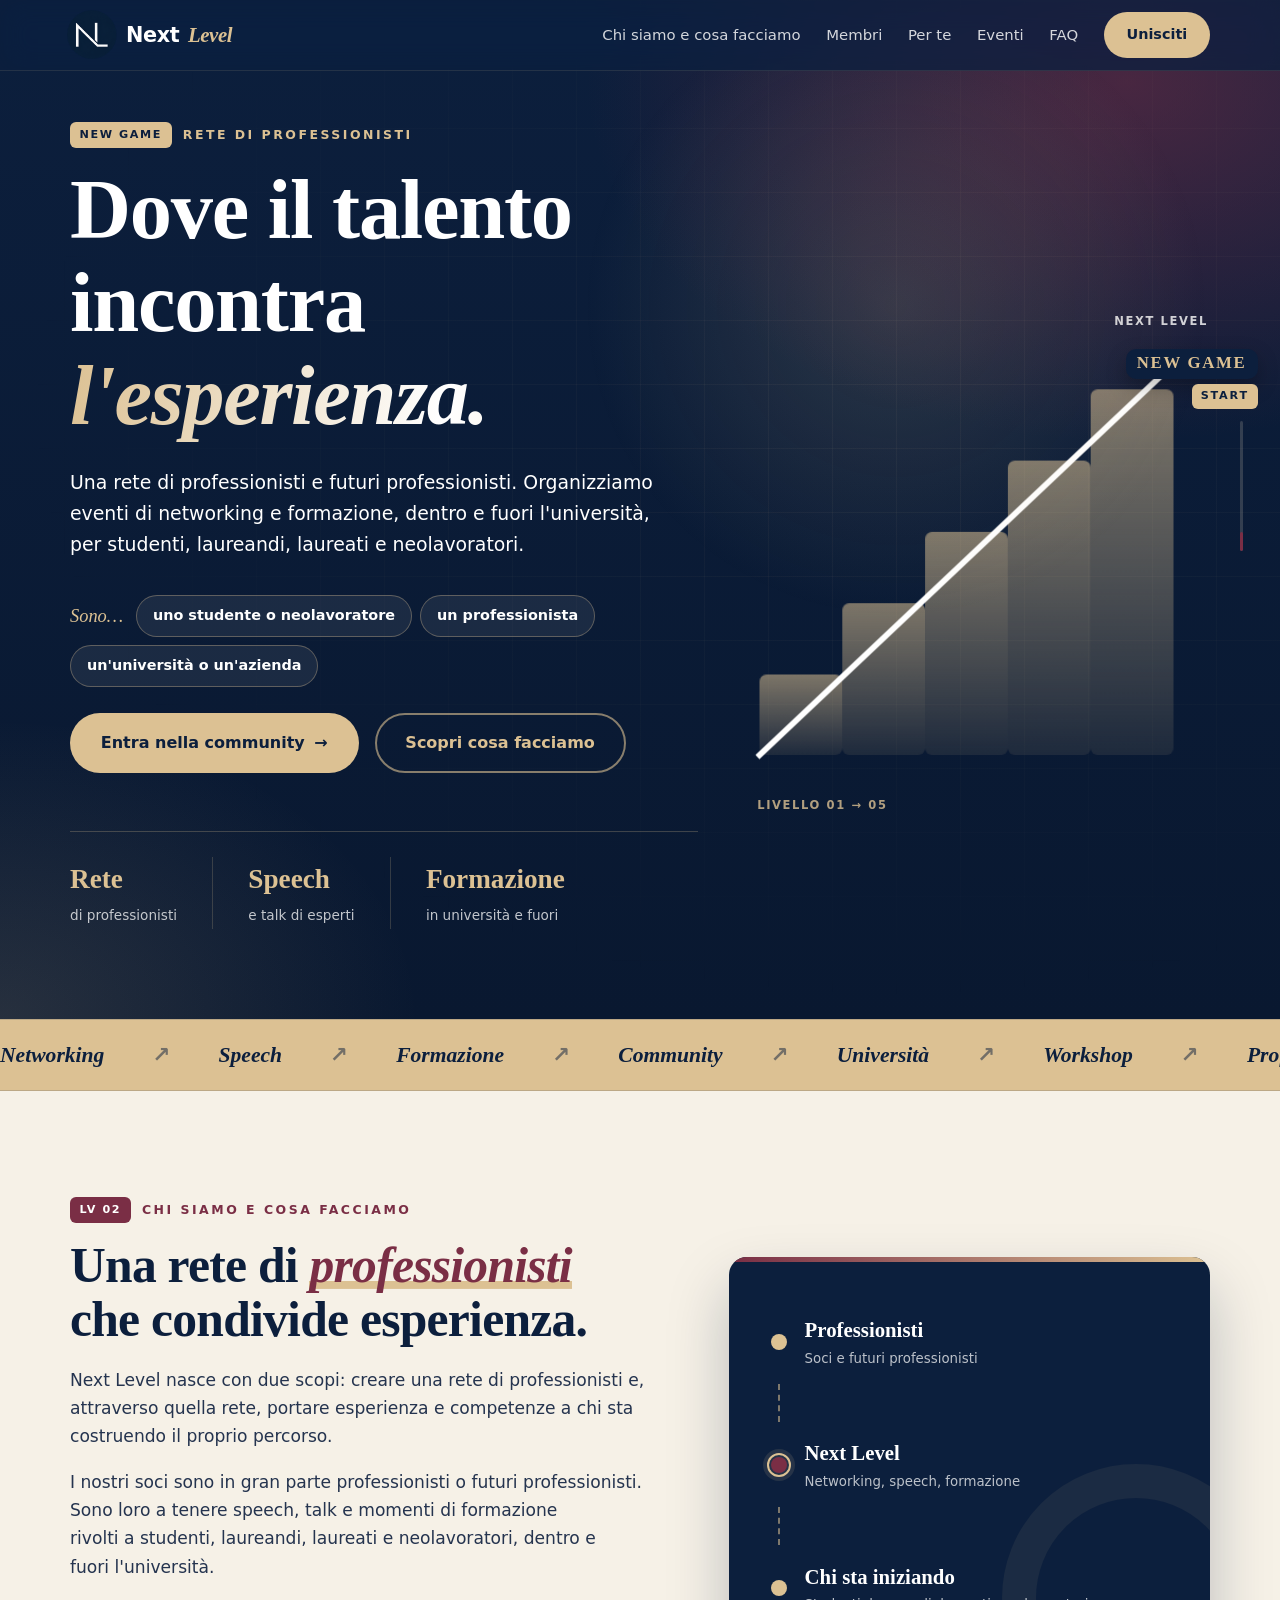
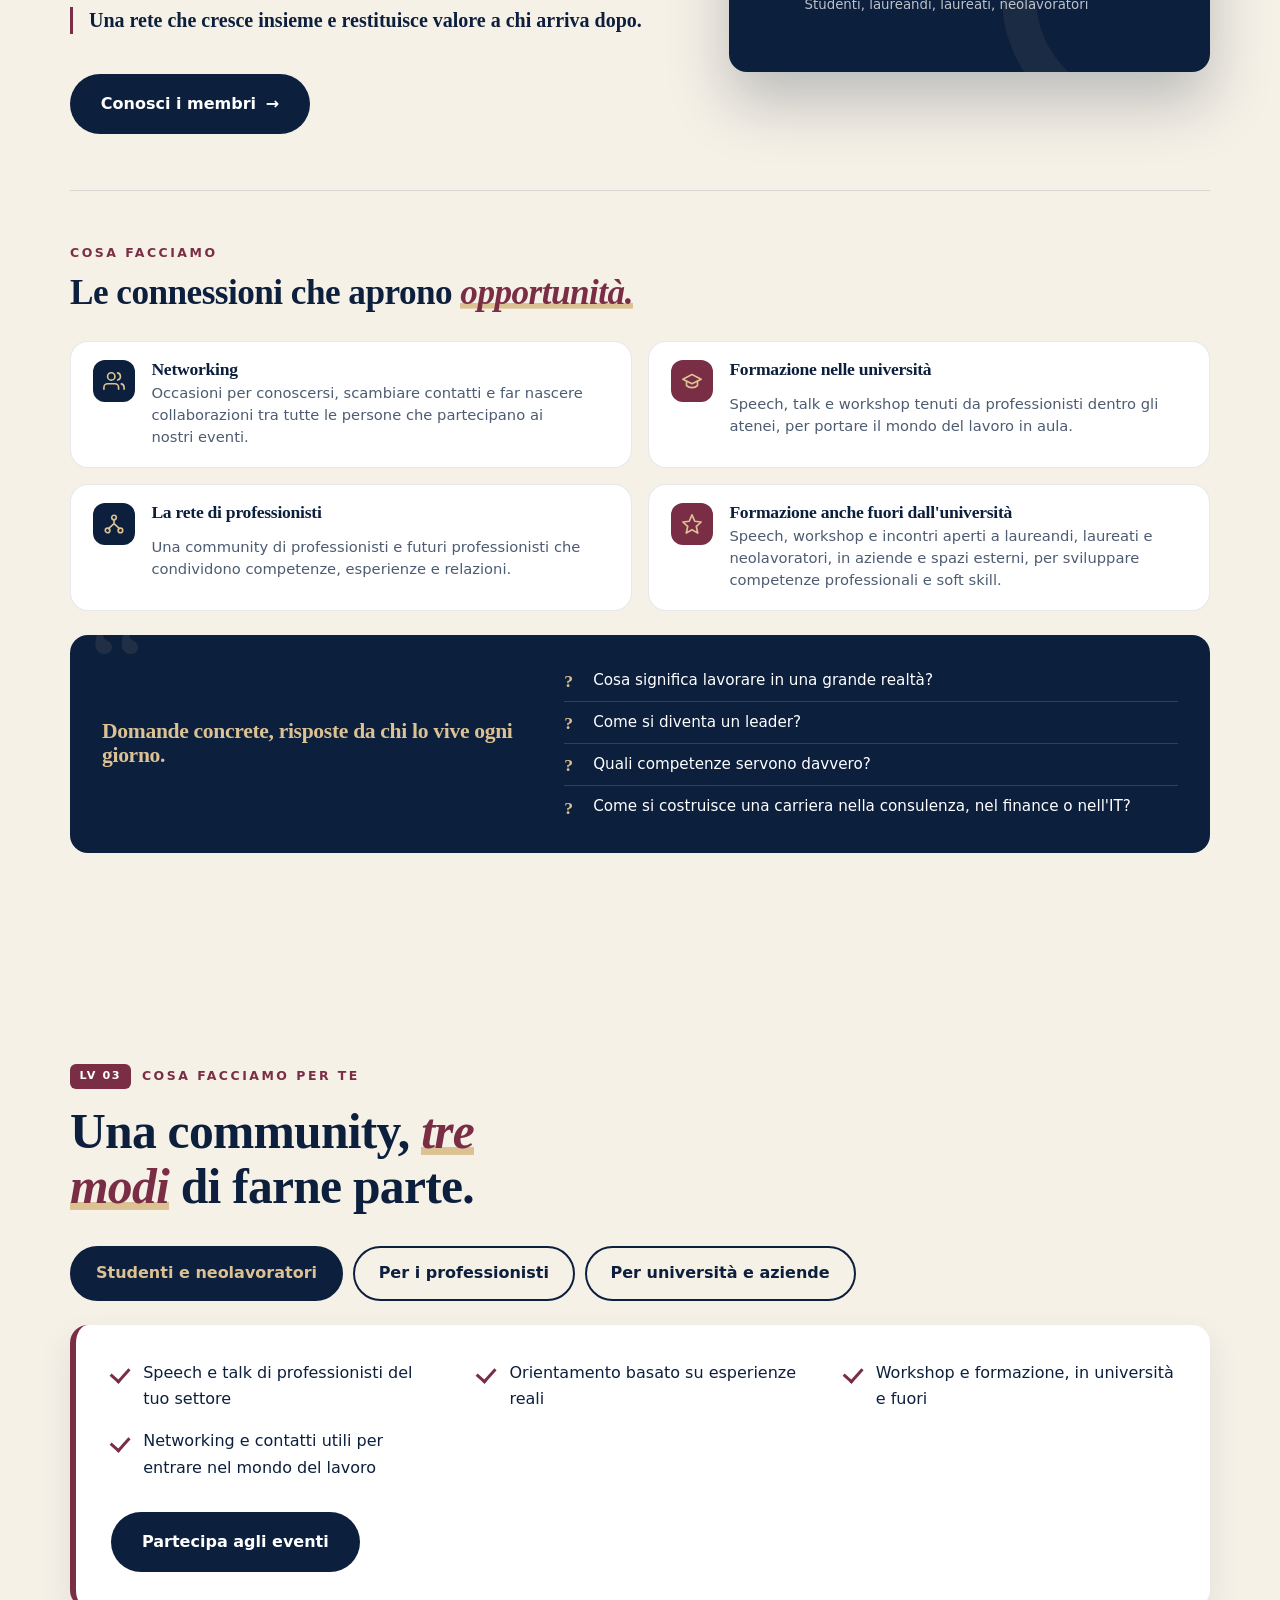
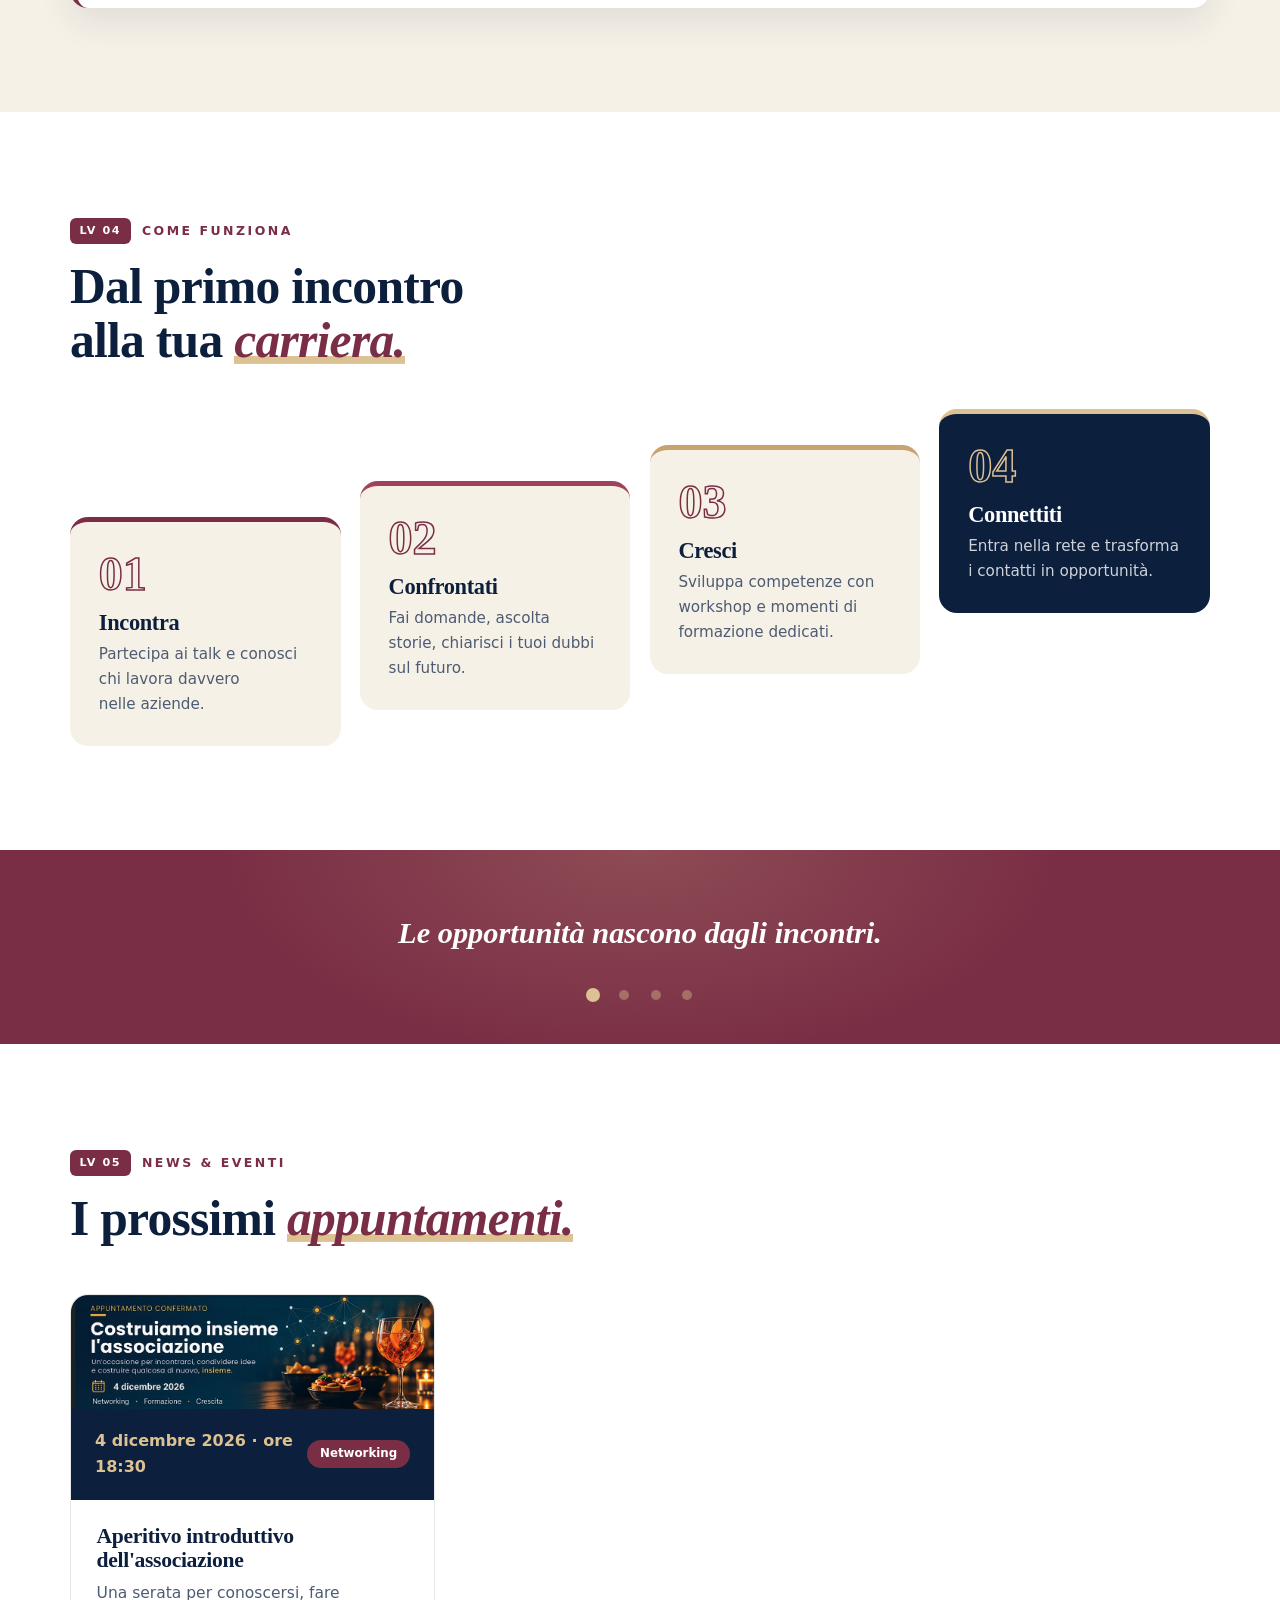
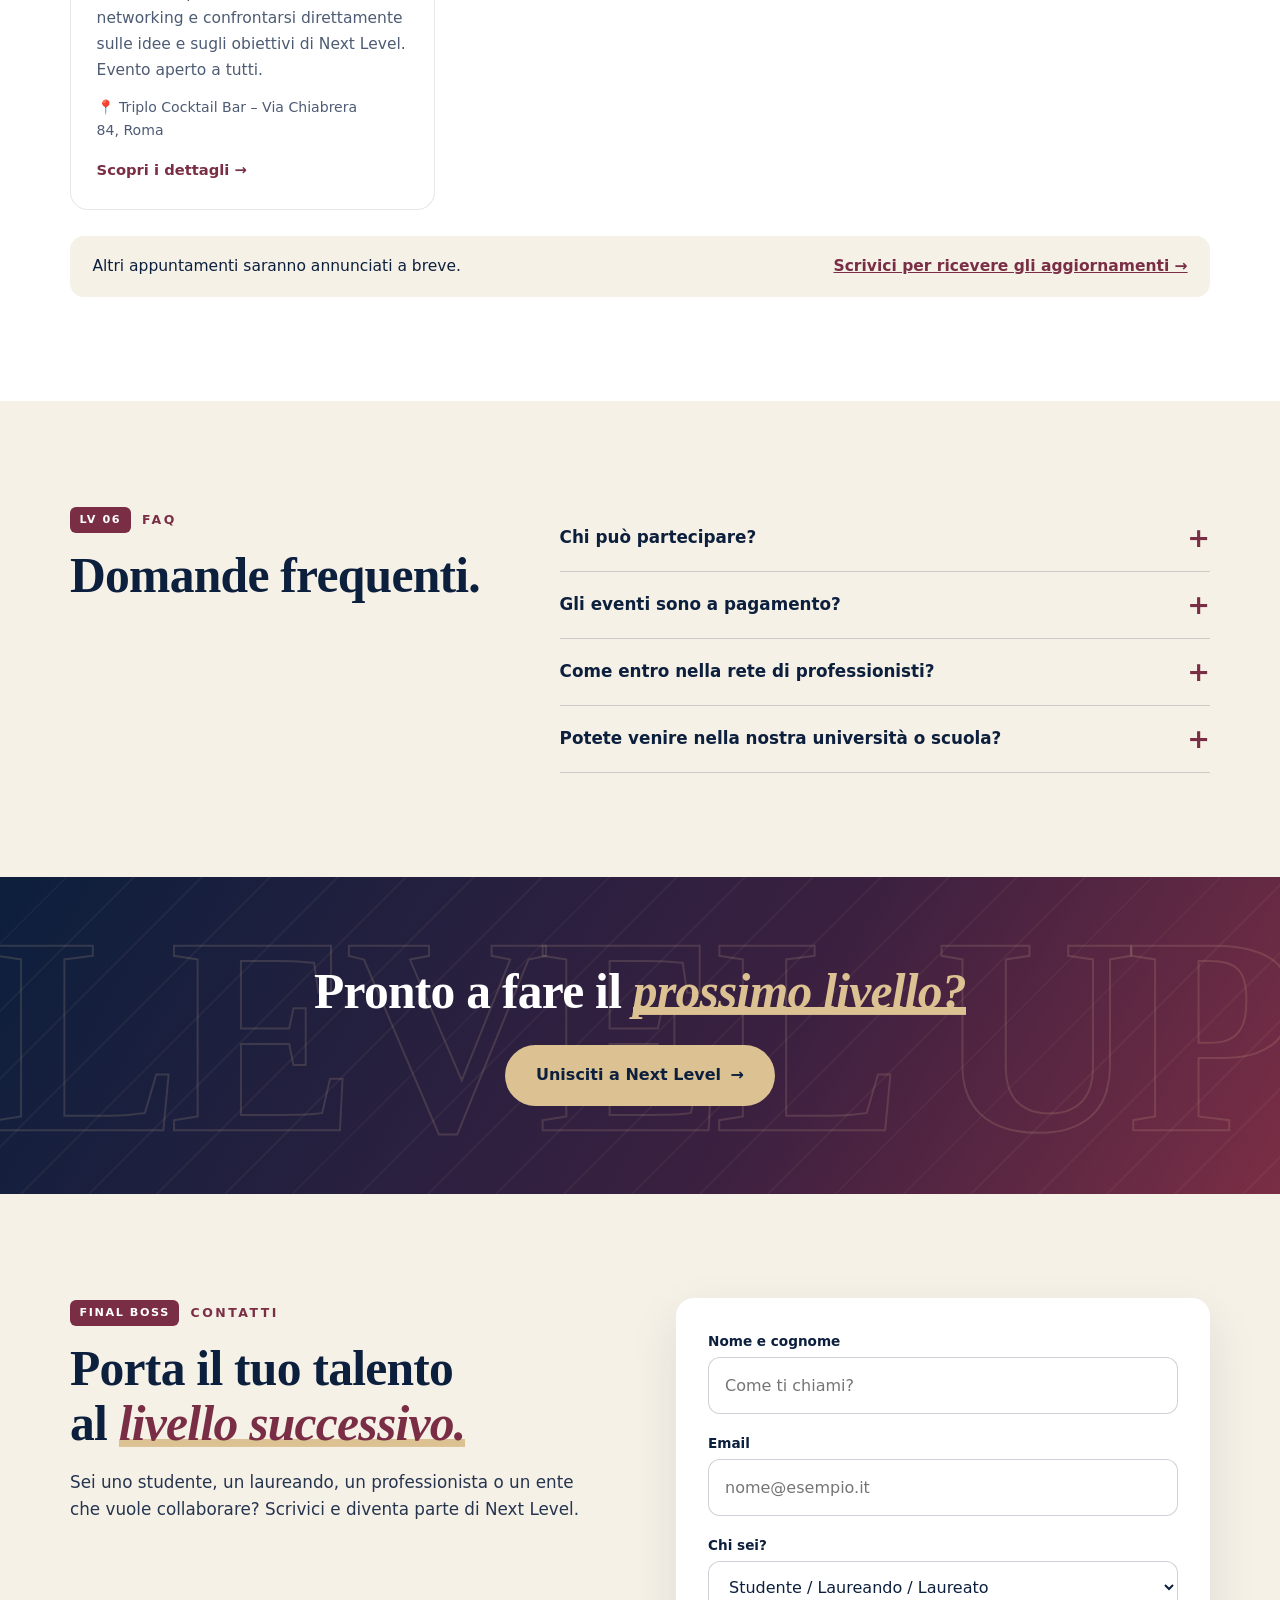
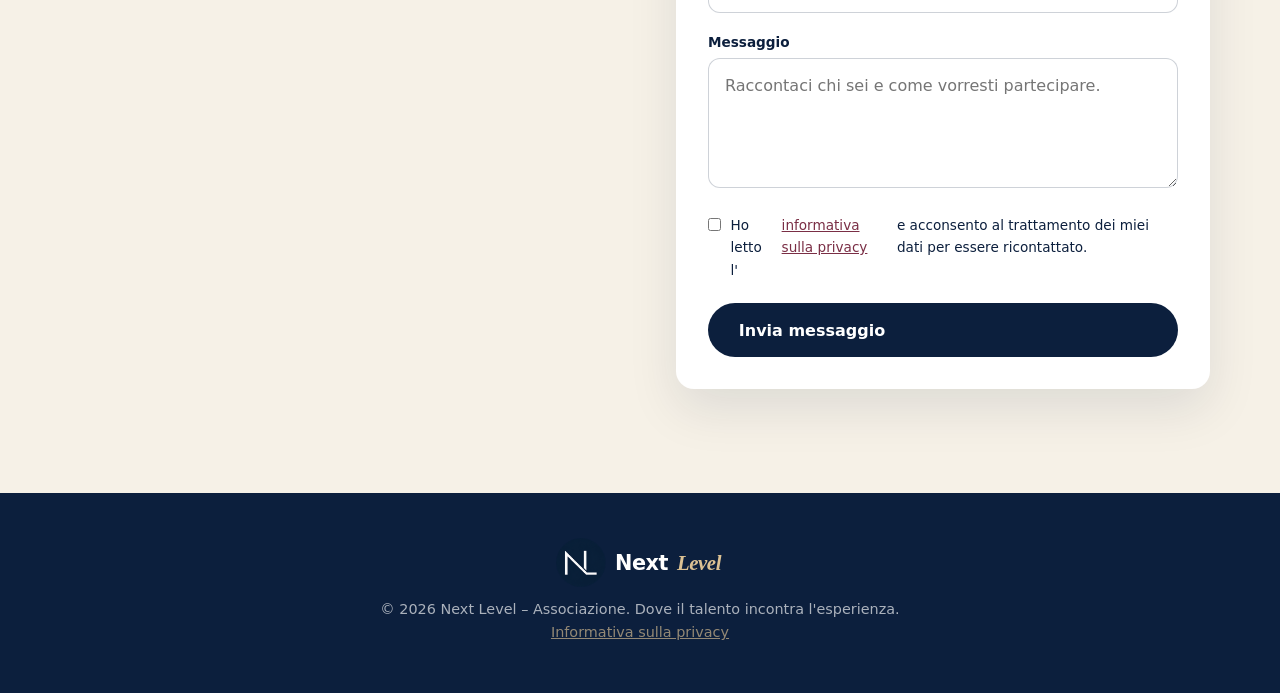
==== index.html @ 32b8a50d "Refactor, pagina Membri, pagina Evento e miglioramenti - Suddivisione di style.css e script.js in mo" ====
<!DOCTYPE html>
<html lang="it">
<head>
<meta charset="UTF-8">
<meta name="viewport" content="width=device-width, initial-scale=1">
<title>Next Level – Dove il talento incontra l'esperienza</title>
<meta name="description" content="Next Level è un'associazione che crea una rete di professionisti e ne porta l'esperienza a studenti, laureandi, laureati e neolavoratori: networking, talk e formazione.">
<meta name="theme-color" content="#0c1f3d">
<meta property="og:type" content="website">
<meta property="og:title" content="Next Level – Dove il talento incontra l'esperienza">
<meta property="og:description" content="Una rete di professionisti che fa networking e formazione per studenti, laureandi, laureati e neolavoratori.">
<meta property="og:image" content="assets/logo.png">
<link rel="icon" type="image/png" href="assets/logo.png">
<link rel="stylesheet" href="css/main.css">
</head>
<body>

<a class="skip" href="#contenuto">Vai al contenuto</a>
<div class="scroll-progress" id="scroll-progress"></div>
<aside class="level-rail" aria-hidden="true"><div class="level-num" id="level-num">LV 01</div><div class="level-name" id="level-name">Start</div><div class="level-track"><i class="level-fill" id="level-fill"></i></div></aside>
<header>
  <div class="container nav">
    <a href="#home" class="logo"><img src="assets/logo.png" alt="" class="logo-img">Next<span>Level</span></a>
    <button class="burger" aria-label="Apri il menu" aria-expanded="false"><span></span></button>
    <nav>
      <ul id="menu">
        <li><a href="#chi-siamo">Chi siamo e cosa facciamo</a></li>
        <li><a href="membri.html">Membri</a></li>
        <li><a href="#per-chi">Per te</a></li>
        <li><a href="#eventi">Eventi</a></li>
        <li><a href="#faq">FAQ</a></li>
        <li><a href="#contatti" class="btn btn-primary">Unisciti</a></li>
      </ul>
    </nav>
  </div>
</header>

<main id="contenuto">
<section class="hero" id="home">
  <div class="container hero-grid">
    <div>
      <span class="eyebrow">Rete di professionisti</span>
      <h1>Dove il talento incontra <em>l'esperienza.</em></h1>
      <p class="lead" id="hero-lead">Una rete di professionisti e futuri professionisti. Organizziamo eventi di networking e formazione, dentro e fuori l'università, per studenti, laureandi, laureati e neolavoratori.</p>
      <div class="persona-picker" role="group" aria-label="Personalizza il sito">
        <span class="persona-question">Sono…</span>
        <button type="button" class="persona-chip" data-persona="stud" aria-pressed="false">uno studente o neolavoratore</button>
        <button type="button" class="persona-chip" data-persona="pro" aria-pressed="false">un professionista</button>
        <button type="button" class="persona-chip" data-persona="ente" aria-pressed="false">un'università o un'azienda</button>
      </div>
      <div class="hero-actions">
        <a href="#contatti" class="btn btn-primary"><span id="hero-cta-text">Entra nella community</span> <span class="btn-arrow" aria-hidden="true">→</span></a>
        <a href="#cosa-facciamo" class="btn btn-ghost">Scopri cosa facciamo</a>
      </div>
      <div class="stats">
        <div><strong>Rete</strong><span>di professionisti</span></div>
        <div><strong>Speech</strong><span>e talk di esperti</span></div>
        <div><strong>Formazione</strong><span>in università e fuori</span></div>
      </div>
    </div>
    <div class="hero-art" aria-hidden="true">
      <span class="art-label art-label--top">Next Level</span>
      <svg viewBox="0 0 400 400" fill="none">
        <defs>
          <linearGradient id="g" x1="0" y1="1" x2="0" y2="0"><stop offset="0" stop-color="#dcc193" stop-opacity=".1"/><stop offset="1" stop-color="#dcc193" stop-opacity=".55"/></linearGradient>
        </defs>
        <g>
          <rect class="stair" x="10"  y="310" width="72" height="70"  rx="6" fill="url(#g)"/>
          <rect class="stair" x="82"  y="248" width="72" height="132" rx="6" fill="url(#g)"/>
          <rect class="stair" x="154" y="186" width="72" height="194" rx="6" fill="url(#g)"/>
          <rect class="stair" x="226" y="124" width="72" height="256" rx="6" fill="url(#g)"/>
          <rect class="stair" x="298" y="62"  width="72" height="318" rx="6" fill="url(#g)"/>
        </g>
        <path class="climb" d="M10 380 L370 40" stroke="#fff" stroke-width="5" stroke-linecap="square"/>
        <g class="peak">
          <circle class="peak-ring" cx="370" cy="40" r="10" fill="#dcc193"/>
          <circle cx="370" cy="40" r="10" fill="#dcc193"/>
        </g>
      </svg>
      <span class="art-label art-label--bottom">Livello 01 → 05</span>
    </div>
  </div>
</section>

<div class="ticker" aria-hidden="true">
  <div class="ticker-track">
    <span>Networking</span><span>Speech</span><span>Formazione</span><span>Community</span><span>Università</span><span>Workshop</span><span>Professionisti</span>
    <span>Networking</span><span>Speech</span><span>Formazione</span><span>Community</span><span>Università</span><span>Workshop</span><span>Professionisti</span>
  </div>
</div>

<section class="about" id="chi-siamo">
  <div class="container">
    <div class="about-grid">
    <div class="about-intro reveal">
      <span class="eyebrow">Chi siamo e cosa facciamo</span>
      <h2>Una rete di <em>professionisti</em> che condivide esperienza.</h2>
      <p>Next Level nasce con due scopi: creare una rete di professionisti e, attraverso quella rete, portare esperienza e competenze a chi sta costruendo il proprio percorso.</p>
      <p>I nostri soci sono in gran parte professionisti o futuri professionisti. Sono loro a tenere speech, talk e momenti di formazione rivolti a studenti, laureandi, laureati e neolavoratori, dentro e fuori l'università.</p>
      <p><strong>Una rete che cresce insieme e restituisce valore a chi arriva dopo.</strong></p>
      <a href="membri.html" class="btn btn-dark">Conosci i membri <span class="btn-arrow" aria-hidden="true">→</span></a>
    </div>
    <div class="bridge reveal" aria-hidden="true">
      <div class="side"><span class="dot"></span><div><strong>Professionisti</strong><small>Soci e futuri professionisti</small></div></div>
      <div class="line"></div>
      <div class="side"><span class="dot dot--accent"></span><div><strong>Next Level</strong><small>Networking, speech, formazione</small></div></div>
      <div class="line"></div>
      <div class="side"><span class="dot"></span><div><strong>Chi sta iniziando</strong><small>Studenti, laureandi, laureati, neolavoratori</small></div></div>
    </div>
    </div>

    <div class="about-offer" id="cosa-facciamo">
    <div class="reveal section-head">
      <span class="eyebrow">Cosa facciamo</span>
      <h2>Le connessioni che aprono <em>opportunità.</em></h2>
    </div>
    <div class="cards cards--compact">
      <article class="card reveal">
        <div class="icon"><svg viewBox="0 0 24 24"><path d="M17 21v-2a4 4 0 0 0-4-4H5a4 4 0 0 0-4 4v2"/><circle cx="9" cy="7" r="4"/><path d="M23 21v-2a4 4 0 0 0-3-3.87M16 3.13a4 4 0 0 1 0 7.75"/></svg></div>
        <h3>Networking</h3>
        <p>Occasioni per conoscersi, scambiare contatti e far nascere collaborazioni tra tutte le persone che partecipano ai nostri eventi.</p>
      </article>
      <article class="card reveal">
        <div class="icon"><svg viewBox="0 0 24 24"><path d="M22 10 12 5 2 10l10 5 10-5z"/><path d="M6 12v5c3 3 9 3 12 0v-5"/></svg></div>
        <h3>Formazione nelle università</h3>
        <p>Speech, talk e workshop tenuti da professionisti dentro gli atenei, per portare il mondo del lavoro in aula.</p>
      </article>
      <article class="card reveal">
        <div class="icon"><svg viewBox="0 0 24 24"><circle cx="12" cy="5" r="2.5"/><circle cx="5" cy="19" r="2.5"/><circle cx="19" cy="19" r="2.5"/><path d="M12 7.5v4M12 11.5 6 17M12 11.5l6 5.5"/></svg></div>
        <h3>La rete di professionisti</h3>
        <p>Una community di professionisti e futuri professionisti che condividono competenze, esperienze e relazioni.</p>
      </article>
      <article class="card reveal">
        <div class="icon"><svg viewBox="0 0 24 24"><path d="M12 2l3 7 7 .8-5.3 4.9 1.6 7.3L12 18.2 5.7 22l1.6-7.3L2 9.8 9 9z"/></svg></div>
        <h3>Formazione anche fuori dall'università</h3>
        <p>Speech, workshop e incontri aperti a laureandi, laureati e neolavoratori, in aziende e spazi esterni, per sviluppare competenze professionali e soft skill.</p>
      </article>
    </div>

    <div class="questions reveal">
      <h3>Domande concrete, risposte da chi lo vive ogni giorno.</h3>
      <ul>
        <li>Cosa significa lavorare in una grande realtà?</li>
        <li>Come si diventa un leader?</li>
        <li>Quali competenze servono davvero?</li>
        <li>Come si costruisce una carriera nella consulenza, nel finance o nell'IT?</li>
      </ul>
    </div>
    </div>
  </div>
</section>

<section class="audience" id="per-chi">
  <div class="container">
    <div class="reveal section-head">
      <span class="eyebrow">Cosa facciamo per te</span>
      <h2>Una community, <em>tre modi</em> di farne parte.</h2>
    </div>
    <div class="tabs reveal" role="tablist" aria-label="Chi sei?">
      <button role="tab" class="tab is-active" id="t-giovani" aria-controls="tab-giovani" data-tab="giovani" aria-selected="true">Studenti e neolavoratori</button>
      <button role="tab" class="tab" tabindex="-1" id="t-pro" aria-controls="tab-pro" data-tab="pro" aria-selected="false">Per i professionisti</button>
      <button role="tab" class="tab" tabindex="-1" id="t-enti" aria-controls="tab-enti" data-tab="enti" aria-selected="false">Per università e aziende</button>
    </div>
    <div class="panels">
      <div class="panel is-active" id="tab-giovani" role="tabpanel" aria-labelledby="t-giovani" tabindex="0">
        <ul>
          <li>Speech e talk di professionisti del tuo settore</li>
          <li>Orientamento basato su esperienze reali</li>
          <li>Workshop e formazione, in università e fuori</li>
          <li>Networking e contatti utili per entrare nel mondo del lavoro</li>
        </ul>
        <a href="#contatti" class="btn btn-dark">Partecipa agli eventi</a>
      </div>
      <div class="panel" id="tab-pro" role="tabpanel" aria-labelledby="t-pro" tabindex="0">
        <ul>
          <li>Entra in una rete di professionisti e futuri professionisti</li>
          <li>Fai networking con persone di settori e aziende diverse</li>
          <li>Proponi o tieni speech e talk per studenti e neolavoratori</li>
          <li>Partecipa a eventi di networking e formazione</li>
        </ul>
        <a href="#contatti" class="btn btn-dark">Entra nella rete</a>
      </div>
      <div class="panel" id="tab-enti" role="tabpanel" aria-labelledby="t-enti" tabindex="0">
        <ul>
          <li>Talk e speech di professionisti in aula e negli atenei</li>
          <li>Incontri tra studenti e realtà aziendali</li>
          <li>Eventi di orientamento su misura</li>
          <li>Collaborazioni e progetti condivisi</li>
        </ul>
        <a href="#contatti" class="btn btn-dark">Collaboriamo</a>
      </div>
    </div>
  </div>
</section>

<section class="journey" id="come-funziona">
  <div class="container">
    <div class="reveal section-head">
      <span class="eyebrow">Come funziona</span>
      <h2>Dal primo incontro alla tua <em>carriera.</em></h2>
    </div>
    <ol class="steps">
      <li class="reveal"><b>01</b><h3>Incontra</h3><p>Partecipa ai talk e conosci chi lavora davvero nelle aziende.</p></li>
      <li class="reveal"><b>02</b><h3>Confrontati</h3><p>Fai domande, ascolta storie, chiarisci i tuoi dubbi sul futuro.</p></li>
      <li class="reveal"><b>03</b><h3>Cresci</h3><p>Sviluppa competenze con workshop e momenti di formazione dedicati.</p></li>
      <li class="reveal"><b>04</b><h3>Connettiti</h3><p>Entra nella rete e trasforma i contatti in opportunità.</p></li>
    </ol>
  </div>
</section>

<section class="quote-band" aria-live="polite">
  <div class="container">
    <blockquote id="quote-text">Le opportunità nascono dagli incontri.</blockquote>
    <div class="quote-dots" id="quote-dots"></div>
  </div>
</section>

<section id="eventi">
  <div class="container">
    <div class="reveal section-head">
      <span class="eyebrow">News &amp; Eventi</span>
      <h2>I prossimi <em>appuntamenti.</em></h2>
    </div>
    <div class="cards events-grid" id="events-list"></div>
    <div class="events-note reveal"><span>Altri appuntamenti saranno annunciati a breve.</span><a href="#contatti">Scrivici per ricevere gli aggiornamenti →</a></div>
  </div>
</section>

<section class="faq-section" id="faq">
  <div class="container faq-layout">
    <div class="reveal">
      <span class="eyebrow">FAQ</span>
      <h2>Domande frequenti.</h2>
    </div>
    <div class="faq reveal">
      <details><summary>Chi può partecipare?</summary><p>Gli eventi sono aperti a studenti, laureandi, laureati e neolavoratori. L'associazione è composta in gran parte da professionisti e futuri professionisti.</p></details>
      <details><summary>Gli eventi sono a pagamento?</summary><p>Le modalità di partecipazione saranno indicate per ogni evento.</p></details>
      <details><summary>Come entro nella rete di professionisti?</summary><p>Scrivici tramite il modulo contatti indicando il tuo ruolo e il tuo settore: ti spiegheremo come entrare e come partecipare o proporre un talk.</p></details>
      <details><summary>Potete venire nella nostra università o scuola?</summary><p>Sì, organizziamo talk e momenti di formazione negli atenei, ma anche fuori. Contattaci per costruire insieme l'incontro.</p></details>
    </div>
  </div>
</section>

<section class="cta-band">
  <span class="cta-band-watermark" aria-hidden="true">LEVEL UP</span>
  <div class="container reveal">
    <h2>Pronto a fare il <em>prossimo livello?</em></h2>
    <a href="#contatti" class="btn btn-primary">Unisciti a Next Level <span class="btn-arrow" aria-hidden="true">→</span></a>
  </div>
</section>

<section class="contact" id="contatti">
  <div class="container contact-grid">
    <div class="reveal">
      <span class="eyebrow">Contatti</span>
      <h2>Porta il tuo talento al <em>livello successivo.</em></h2>
      <p>Sei uno studente, un laureando, un professionista o un ente che vuole collaborare? Scrivici e diventa parte di Next Level.</p>
    </div>
    <form id="contact-form" class="reveal">
      <div><label for="contact-name">Nome e cognome</label><input id="contact-name" required autocomplete="name" placeholder="Come ti chiami?"></div>
      <div><label for="contact-email">Email</label><input id="contact-email" type="email" required autocomplete="email" placeholder="nome@esempio.it"></div>
      <div><label for="contact-role">Chi sei?</label>
        <select id="contact-role">
          <option>Studente / Laureando / Laureato</option>
          <option>Neolavoratore</option>
          <option>Professionista</option>
          <option>Università / Scuola / Azienda</option>
        </select></div>
      <div><label for="contact-message">Messaggio</label><textarea id="contact-message" required placeholder="Raccontaci chi sei e come vorresti partecipare."></textarea></div>
      <label class="consent"><input type="checkbox" required> Ho letto l'<a href="#privacy" data-privacy>informativa sulla privacy</a> e acconsento al trattamento dei miei dati per essere ricontattato.</label>
      <button class="btn btn-dark" type="submit">Invia messaggio</button>
      <div class="form-success" id="form-success" role="status">
        <strong>Grazie, ci siamo quasi.</strong>
        <p>Si aprirà il tuo programma di posta con il messaggio già pronto: ti basta premere "Invia". Se non si apre, scrivici a <a href="mailto:desilvestrisluca@gmail.com">desilvestrisluca@gmail.com</a>.</p>
        <button type="button" class="copy-email" id="copy-email">Copia indirizzo email</button>
      </div>
    </form>
  </div>
</section>
</main>

<footer>
  <div class="container">
    <a href="#home" class="logo"><img src="assets/logo.png" alt="" class="logo-img">Next<span>Level</span></a>
    <p>© <span id="footer-year"></span> Next Level – Associazione. Dove il talento incontra l'esperienza.</p>
    <p><a href="#privacy" data-privacy>Informativa sulla privacy</a></p>
  </div>
</footer>

<dialog id="privacy" aria-labelledby="privacy-title">
  <div class="privacy-head"><h2 id="privacy-title">Informativa sulla privacy</h2><button class="privacy-close" aria-label="Chiudi">&times;</button></div>
  <div class="privacy-body">
    <p><em>Informativa ai sensi degli artt. 13-14 del Regolamento (UE) 2016/679 (GDPR).</em></p>
    <h3>Titolare del trattamento</h3>
    <p>Next Level (associazione). Contatto: <a href="mailto:desilvestrisluca@gmail.com">desilvestrisluca@gmail.com</a>.</p>
    <h3>Dati raccolti</h3>
    <p>Attraverso il modulo contatti raccogliamo i dati che inserisci volontariamente: nome e cognome, indirizzo email, profilo (studente, professionista, ente) e contenuto del messaggio.</p>
    <h3>Finalità e base giuridica</h3>
    <p>I dati sono usati esclusivamente per rispondere alla tua richiesta e, se lo desideri, per informarti sulle attività dell'associazione. Base giuridica: il tuo consenso (art. 6.1.a GDPR) e l'esecuzione di misure precontrattuali richieste da te (art. 6.1.b).</p>
    <h3>Modalità</h3>
    <p>Il modulo non salva i dati sul sito: all'invio si apre il tuo programma di posta con un'email precompilata indirizzata al titolare. Il messaggio è gestito dal tuo fornitore di posta e dal nostro. Questo sito non utilizza cookie di profilazione né strumenti di analisi.</p>
    <h3>Conservazione</h3>
    <p>I dati sono conservati per il tempo necessario a gestire la tua richiesta e, comunque, non oltre 24 mesi dall'ultimo contatto, salvo obblighi di legge.</p>
    <h3>Comunicazione dei dati</h3>
    <p>I dati non sono venduti né diffusi. Possono essere accessibili solo a persone autorizzate dell'associazione e ai fornitori di servizi tecnici (posta elettronica) necessari alla gestione.</p>
    <h3>I tuoi diritti</h3>
    <p>Puoi chiedere accesso, rettifica, cancellazione, limitazione, opposizione e portabilità dei tuoi dati, e revocare il consenso in qualsiasi momento, scrivendo all'indirizzo del titolare. Hai inoltre diritto di proporre reclamo al Garante per la protezione dei dati personali (<a href="https://www.garanteprivacy.it" target="_blank" rel="noopener">garanteprivacy.it</a>).</p>
    <h3>Pagina Membri</h3>
    <p>Nella pagina Membri pubblichiamo nome, azienda, settore, foto e link al profilo LinkedIn solo delle persone che hanno dato il proprio consenso. Ogni membro può chiedere in qualsiasi momento la modifica o la rimozione dei propri dati scrivendo al titolare.</p>
    <h3>Hosting</h3>
    <p>Il sito è ospitato su GitHub Pages (GitHub, Inc.), che può trattare dati tecnici di navigazione (es. indirizzo IP) secondo la propria informativa.</p>
    <p><small>Ultimo aggiornamento: novembre 2026.</small></p>
  </div>
</dialog>

<button class="back-to-top" id="back-to-top" aria-label="Torna su"><svg viewBox="0 0 24 24"><path d="M12 19V5M5 12l7-7 7 7"/></svg></button>

<script src="js/config.js"></script>
<script src="js/reveal.js"></script>
<script src="js/navigation.js"></script>
<script src="js/quote-rotator.js"></script>
<script src="js/tabs.js"></script>
<script src="js/events.js"></script>
<script src="js/privacy-dialog.js"></script>
<script src="js/hero-effects.js"></script>
<script src="js/level-rail.js"></script>
<script src="js/persona.js"></script>
<script src="js/contact-form.js"></script>
<script src="js/footer.js"></script>
</body>
</html>
---- css/main.css ----
/* Punto d'ingresso dei fogli di stile. L'ordine conta:
   prima le basi, poi componenti e sezioni, in fondo reveal e accessibilità. */
@import url("core/tokens.css");
@import url("core/base.css");
@import url("core/buttons.css");

@import url("components/header.css");
@import url("components/level-rail.css");
@import url("components/back-to-top.css");
@import url("components/ticker.css");
@import url("components/cards.css");

@import url("sections/hero.css");
@import url("sections/about.css");
@import url("sections/audience.css");
@import url("sections/journey.css");
@import url("sections/events.css");
@import url("sections/faq.css");
@import url("sections/contact.css");
@import url("sections/members.css");
@import url("sections/event-detail.css");

@import url("components/footer.css");
@import url("components/privacy-dialog.css");

@import url("core/reveal.css");
@import url("core/accessibility.css");
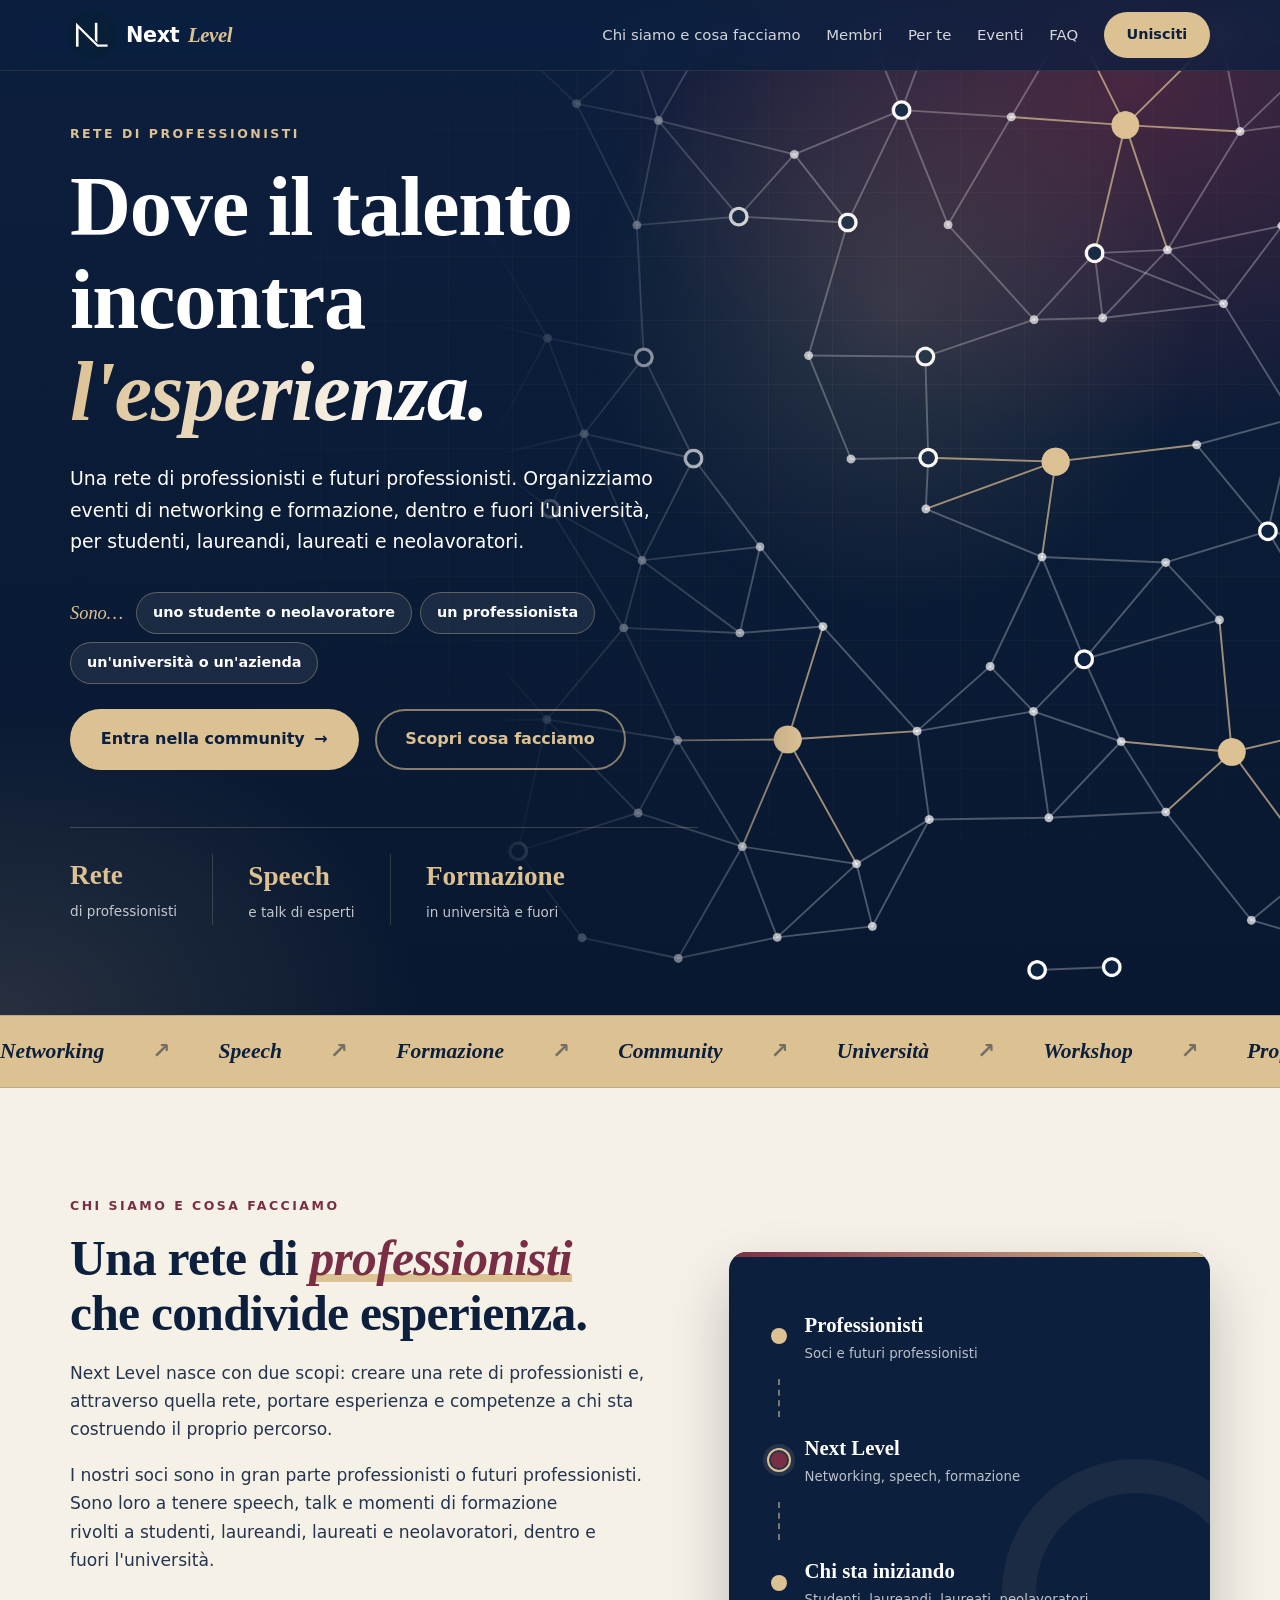
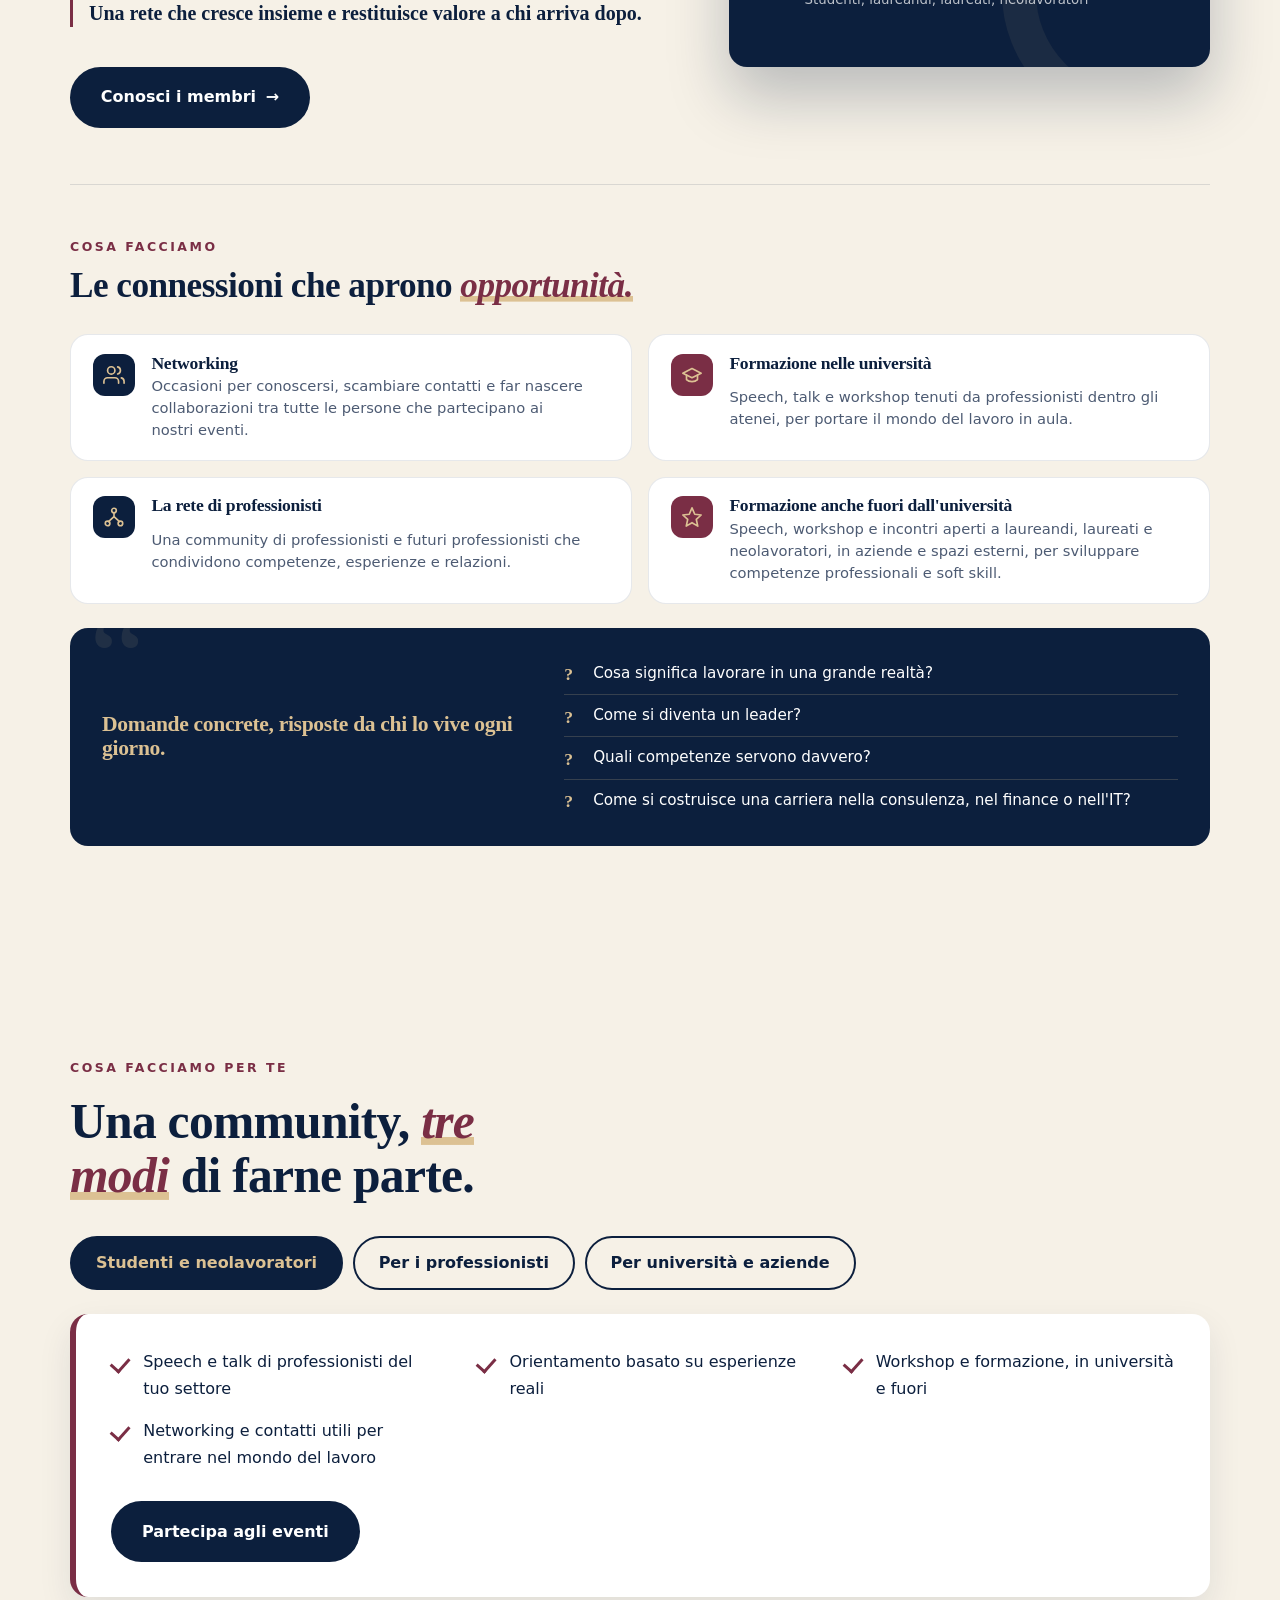
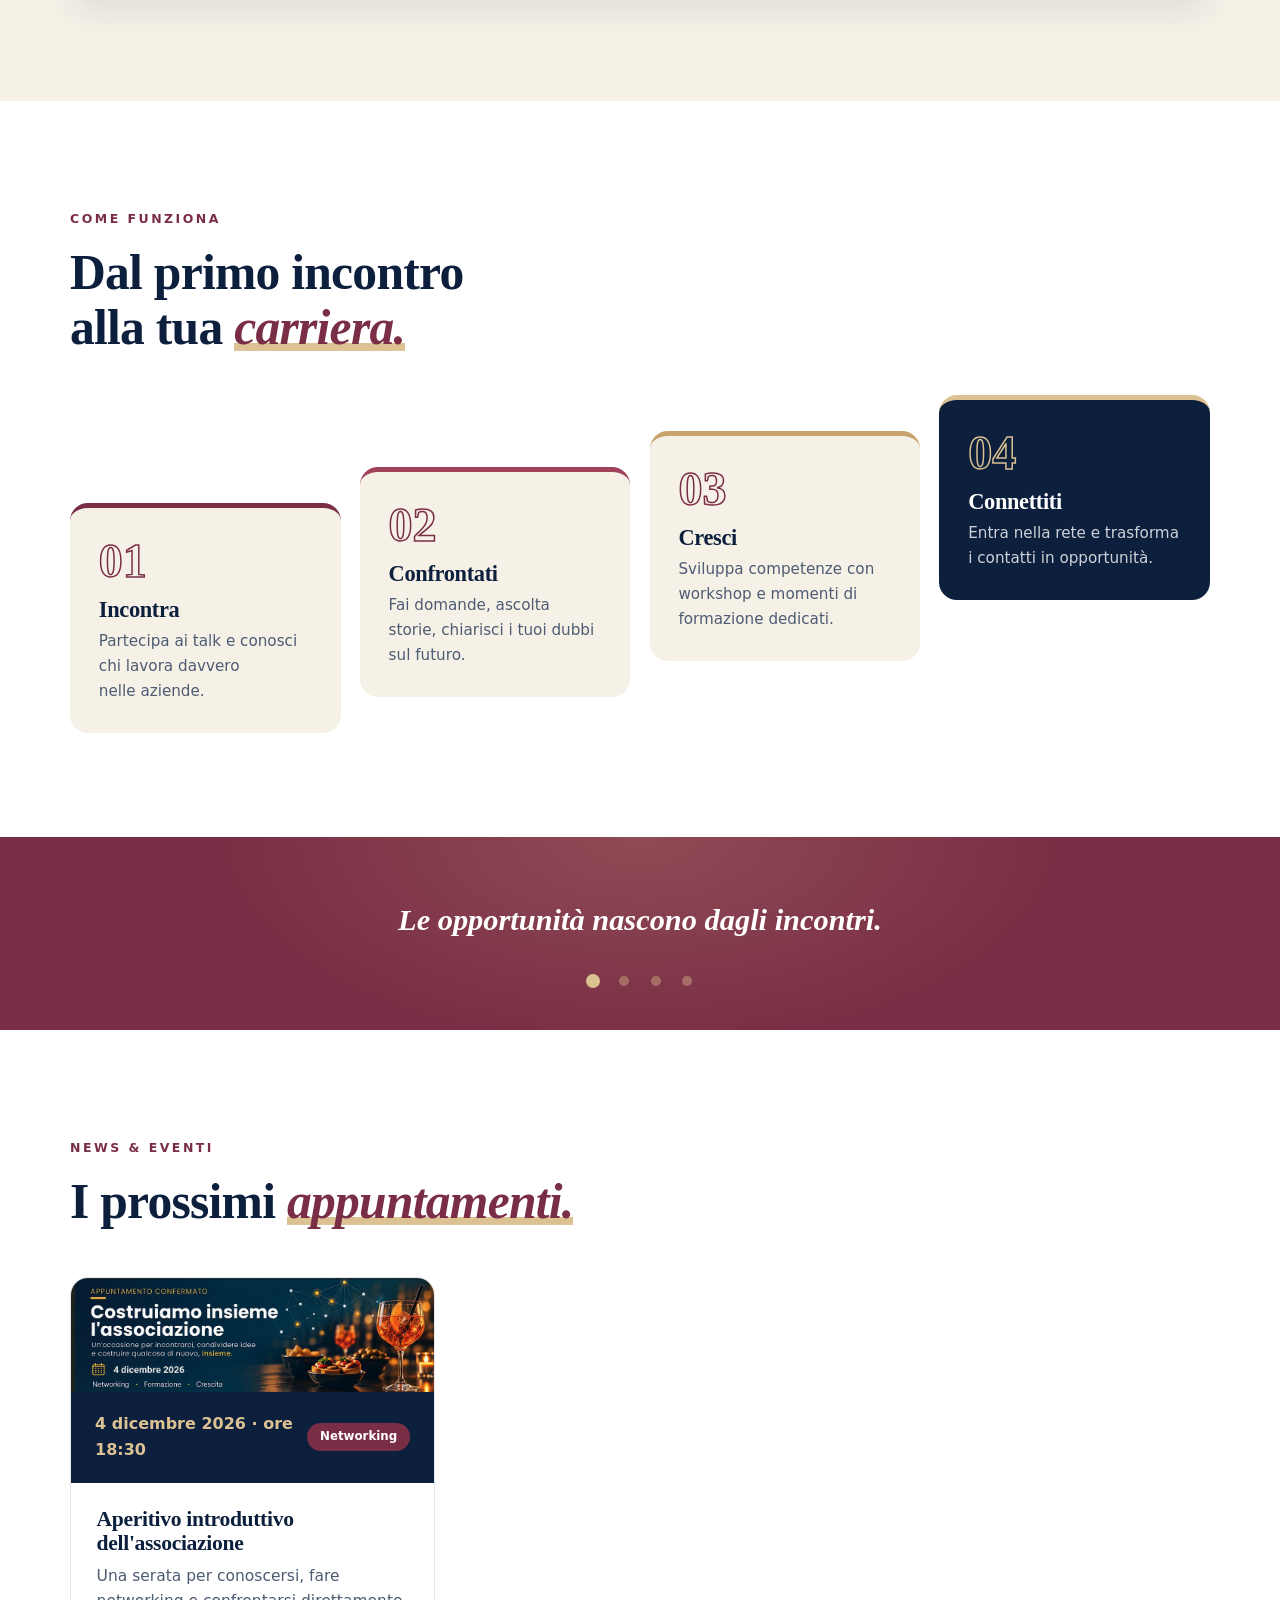
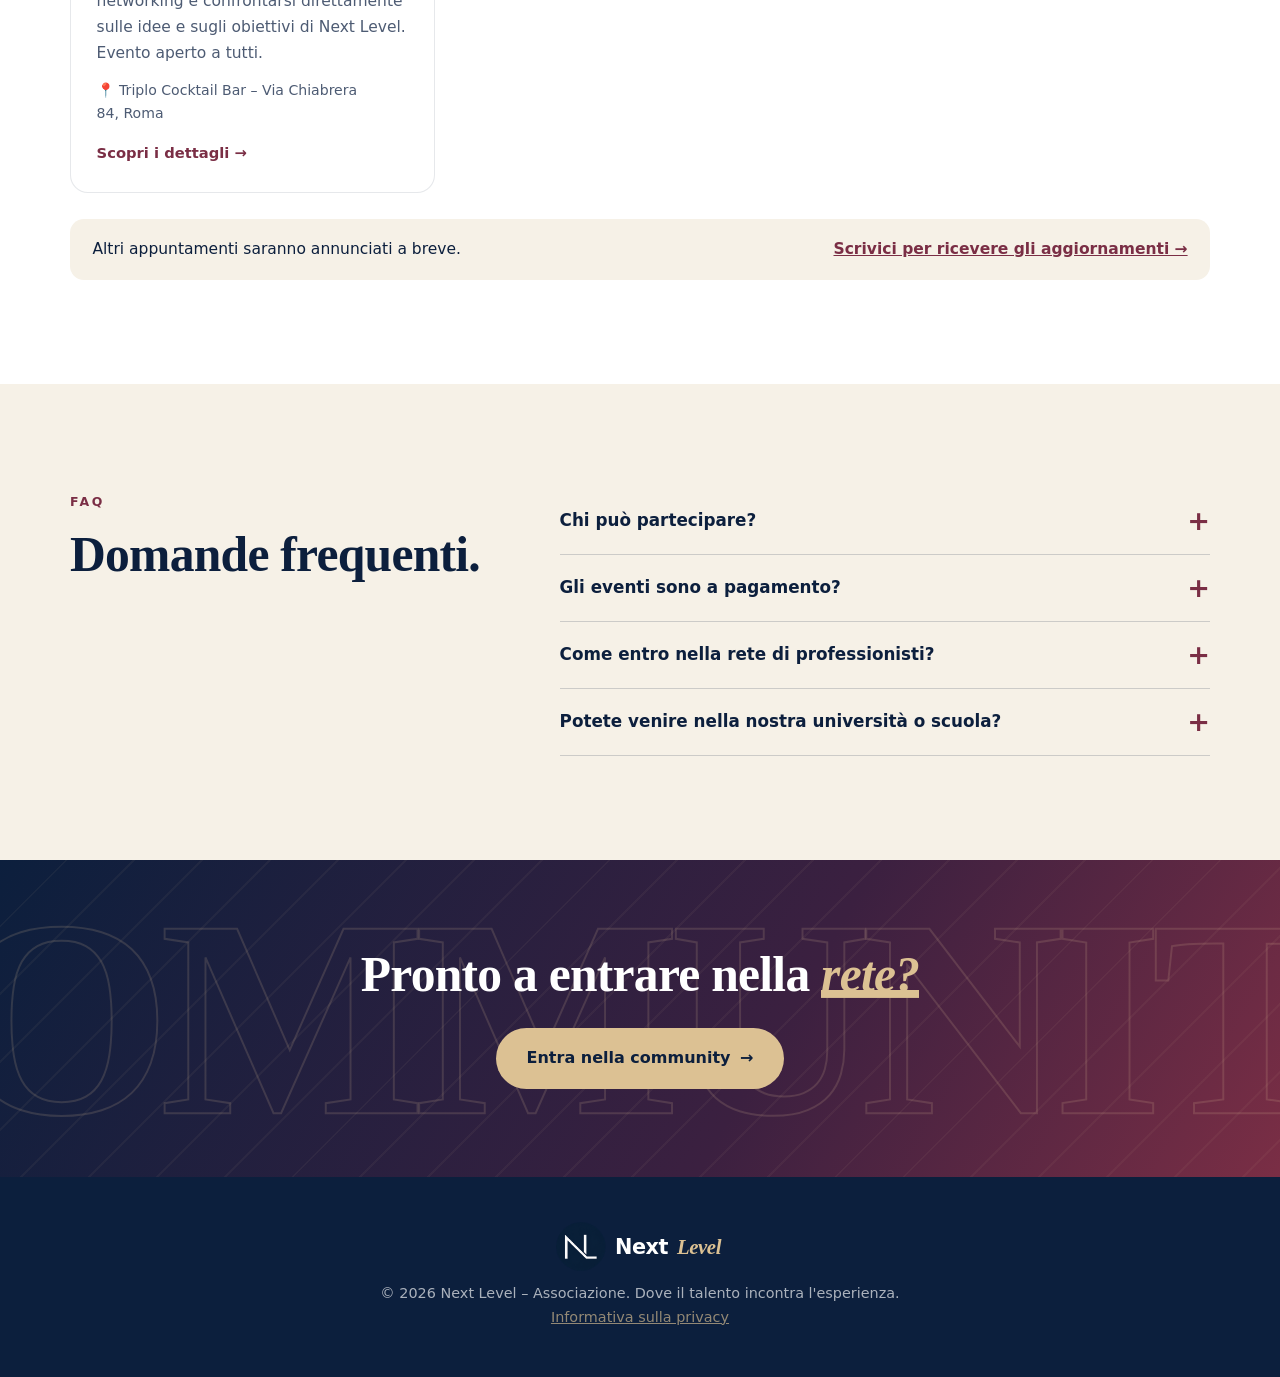
==== commit 7e9b218a: "Nuova hero a rete, pagina Contatti separata, nuovi membri e riorganizzazione script - Hero: la scala" ====
--- a/index.html
+++ b/index.html
@@ -17,7 +17,6 @@
 
 <a class="skip" href="#contenuto">Vai al contenuto</a>
 <div class="scroll-progress" id="scroll-progress"></div>
-<aside class="level-rail" aria-hidden="true"><div class="level-num" id="level-num">LV 01</div><div class="level-name" id="level-name">Start</div><div class="level-track"><i class="level-fill" id="level-fill"></i></div></aside>
 <header>
   <div class="container nav">
     <a href="#home" class="logo"><img src="assets/logo.png" alt="" class="logo-img">Next<span>Level</span></a>
@@ -29,7 +28,7 @@
         <li><a href="#per-chi">Per te</a></li>
         <li><a href="#eventi">Eventi</a></li>
         <li><a href="#faq">FAQ</a></li>
-        <li><a href="#contatti" class="btn btn-primary">Unisciti</a></li>
+        <li><a href="contatti.html" class="btn btn-primary">Unisciti</a></li>
       </ul>
     </nav>
   </div>
@@ -49,7 +48,7 @@
         <button type="button" class="persona-chip" data-persona="ente" aria-pressed="false">un'università o un'azienda</button>
       </div>
       <div class="hero-actions">
-        <a href="#contatti" class="btn btn-primary"><span id="hero-cta-text">Entra nella community</span> <span class="btn-arrow" aria-hidden="true">→</span></a>
+        <a href="contatti.html" class="btn btn-primary"><span id="hero-cta-text">Entra nella community</span> <span class="btn-arrow" aria-hidden="true">→</span></a>
         <a href="#cosa-facciamo" class="btn btn-ghost">Scopri cosa facciamo</a>
       </div>
       <div class="stats">
@@ -59,25 +58,361 @@
       </div>
     </div>
     <div class="hero-art" aria-hidden="true">
-      <span class="art-label art-label--top">Next Level</span>
-      <svg viewBox="0 0 400 400" fill="none">
-        <defs>
-          <linearGradient id="g" x1="0" y1="1" x2="0" y2="0"><stop offset="0" stop-color="#dcc193" stop-opacity=".1"/><stop offset="1" stop-color="#dcc193" stop-opacity=".55"/></linearGradient>
-        </defs>
-        <g>
-          <rect class="stair" x="10"  y="310" width="72" height="70"  rx="6" fill="url(#g)"/>
-          <rect class="stair" x="82"  y="248" width="72" height="132" rx="6" fill="url(#g)"/>
-          <rect class="stair" x="154" y="186" width="72" height="194" rx="6" fill="url(#g)"/>
-          <rect class="stair" x="226" y="124" width="72" height="256" rx="6" fill="url(#g)"/>
-          <rect class="stair" x="298" y="62"  width="72" height="318" rx="6" fill="url(#g)"/>
-        </g>
-        <path class="climb" d="M10 380 L370 40" stroke="#fff" stroke-width="5" stroke-linecap="square"/>
-        <g class="peak">
-          <circle class="peak-ring" cx="370" cy="40" r="10" fill="#dcc193"/>
-          <circle cx="370" cy="40" r="10" fill="#dcc193"/>
-        </g>
-      </svg>
-      <span class="art-label art-label--bottom">Livello 01 → 05</span>
+      <svg viewBox="0 0 800 800" preserveAspectRatio="xMidYMid slice" fill="none">
+      <g stroke="#fff" stroke-opacity=".28" stroke-width="1.5" stroke-linecap="round">
+        <line class="link" style="--d:2.93s" pathLength="1" x1="-71.3" y1="-60.7" x2="35.3" y2="-93.4"/>
+        <line class="link" style="--d:3.07s" pathLength="1" x1="-71.3" y1="-60.7" x2="-111.1" y2="0.6"/>
+        <line class="link" style="--d:2.70s" pathLength="1" x1="35.3" y1="-93.4" x2="21.4" y2="8.7"/>
+        <line class="link" style="--d:2.33s" pathLength="1" x1="149.6" y1="-78.5" x2="221.4" y2="-68.4"/>
+        <line class="link" style="--d:2.40s" pathLength="1" x1="149.6" y1="-78.5" x2="99.3" y2="3.6"/>
+        <line class="link" style="--d:2.12s" pathLength="1" x1="221.4" y1="-68.4" x2="204.8" y2="18.8"/>
+        <line class="link" style="--d:2.07s" pathLength="1" x1="221.4" y1="-68.4" x2="269.5" y2="-7.6"/>
+        <line class="link" style="--d:1.86s" pathLength="1" x1="334.9" y1="-78.1" x2="385.1" y2="-7.7"/>
+        <line class="link" style="--d:1.78s" pathLength="1" x1="423.3" y1="-73.8" x2="385.1" y2="-7.7"/>
+        <line class="link" style="--d:1.76s" pathLength="1" x1="423.3" y1="-73.8" x2="442.4" y2="-9.3"/>
+        <line class="link" style="--d:1.87s" pathLength="1" x1="522" y1="-91.9" x2="591.6" y2="-70.5"/>
+        <line class="link" style="--d:1.75s" pathLength="1" x1="522" y1="-91.9" x2="548.4" y2="-9.4"/>
+        <line class="link" style="--d:1.72s" pathLength="1" x1="591.6" y1="-70.5" x2="548.4" y2="-9.4"/>
+        <line class="link" style="--d:1.75s" pathLength="1" x1="591.6" y1="-70.5" x2="666.1" y2="2.6"/>
+        <line class="link" style="--d:2.14s" pathLength="1" x1="700" y1="-100.6" x2="791.3" y2="-81.5"/>
+        <line class="link" style="--d:1.88s" pathLength="1" x1="700" y1="-100.6" x2="666.1" y2="2.6"/>
+        <line class="link" style="--d:2.30s" pathLength="1" x1="791.3" y1="-81.5" x2="895.4" y2="-65.9"/>
+        <line class="link" style="--d:2.00s" pathLength="1" x1="791.3" y1="-81.5" x2="747.6" y2="17.4"/>
+        <line class="link" style="--d:2.11s" pathLength="1" x1="791.3" y1="-81.5" x2="805.7" y2="-10.4"/>
+        <line class="link" style="--d:2.22s" pathLength="1" x1="895.4" y1="-65.9" x2="805.7" y2="-10.4"/>
+        <line class="link" style="--d:2.90s" pathLength="1" x1="-111.1" y1="0.6" x2="-42.9" y2="80.4"/>
+        <line class="link" style="--d:2.50s" pathLength="1" x1="21.4" y1="8.7" x2="99.3" y2="3.6"/>
+        <line class="link" style="--d:2.67s" pathLength="1" x1="21.4" y1="8.7" x2="-42.9" y2="80.4"/>
+        <line class="link" style="--d:2.53s" pathLength="1" x1="21.4" y1="8.7" x2="42" y2="65.9"/>
+        <line class="link" style="--d:2.20s" pathLength="1" x1="99.3" y1="3.6" x2="204.8" y2="18.8"/>
+        <line class="link" style="--d:2.41s" pathLength="1" x1="99.3" y1="3.6" x2="42" y2="65.9"/>
+        <line class="link" style="--d:2.22s" pathLength="1" x1="99.3" y1="3.6" x2="158.7" y2="59.6"/>
+        <line class="link" style="--d:1.97s" pathLength="1" x1="204.8" y1="18.8" x2="269.5" y2="-7.6"/>
+        <line class="link" style="--d:2.04s" pathLength="1" x1="204.8" y1="18.8" x2="158.7" y2="59.6"/>
+        <line class="link" style="--d:1.93s" pathLength="1" x1="204.8" y1="18.8" x2="223.2" y2="72.9"/>
+        <line class="link" style="--d:1.87s" pathLength="1" x1="269.5" y1="-7.6" x2="223.2" y2="72.9"/>
+        <line class="link" style="--d:1.65s" pathLength="1" x1="385.1" y1="-7.7" x2="442.4" y2="-9.3"/>
+        <line class="link" style="--d:1.54s" pathLength="1" x1="385.1" y1="-7.7" x2="414.8" y2="64.7"/>
+        <line class="link" style="--d:1.59s" pathLength="1" x1="442.4" y1="-9.3" x2="548.4" y2="-9.4"/>
+        <line class="link" style="--d:1.50s" pathLength="1" x1="442.4" y1="-9.3" x2="414.8" y2="64.7"/>
+        <line class="link" style="--d:1.44s" pathLength="1" x1="548.4" y1="-9.4" x2="501.2" y2="70.1"/>
+        <line class="link link--gold" style="--d:1.44s" pathLength="1" x1="548.4" y1="-9.4" x2="591.1" y2="76.5"/>
+        <line class="link" style="--d:1.73s" pathLength="1" x1="666.1" y1="2.6" x2="747.6" y2="17.4"/>
+        <line class="link link--gold" style="--d:1.49s" pathLength="1" x1="666.1" y1="2.6" x2="591.1" y2="76.5"/>
+        <line class="link" style="--d:1.56s" pathLength="1" x1="666.1" y1="2.6" x2="681.5" y2="81.5"/>
+        <line class="link" style="--d:1.91s" pathLength="1" x1="747.6" y1="17.4" x2="805.7" y2="-10.4"/>
+        <line class="link" style="--d:1.62s" pathLength="1" x1="747.6" y1="17.4" x2="681.5" y2="81.5"/>
+        <line class="link" style="--d:1.77s" pathLength="1" x1="747.6" y1="17.4" x2="787.8" y2="67.8"/>
+        <line class="link" style="--d:1.89s" pathLength="1" x1="805.7" y1="-10.4" x2="787.8" y2="67.8"/>
+        <line class="link" style="--d:2.73s" pathLength="1" x1="-42.9" y1="80.4" x2="-73.6" y2="166.3"/>
+        <line class="link" style="--d:2.58s" pathLength="1" x1="-42.9" y1="80.4" x2="6.8" y2="160.8"/>
+        <line class="link" style="--d:2.44s" pathLength="1" x1="42" y1="65.9" x2="6.8" y2="160.8"/>
+        <line class="link" style="--d:1.95s" pathLength="1" x1="158.7" y1="59.6" x2="223.2" y2="72.9"/>
+        <line class="link" style="--d:1.89s" pathLength="1" x1="158.7" y1="59.6" x2="206.2" y2="155.3"/>
+        <line class="link" style="--d:1.65s" pathLength="1" x1="223.2" y1="72.9" x2="330.3" y2="99.6"/>
+        <line class="link" style="--d:1.77s" pathLength="1" x1="223.2" y1="72.9" x2="206.2" y2="155.3"/>
+        <line class="link" style="--d:1.65s" pathLength="1" x1="223.2" y1="72.9" x2="286.5" y2="148.6"/>
+        <line class="link" style="--d:1.41s" pathLength="1" x1="330.3" y1="99.6" x2="414.8" y2="64.7"/>
+        <line class="link" style="--d:1.46s" pathLength="1" x1="330.3" y1="99.6" x2="286.5" y2="148.6"/>
+        <line class="link" style="--d:1.33s" pathLength="1" x1="330.3" y1="99.6" x2="372.4" y2="153.2"/>
+        <line class="link" style="--d:1.33s" pathLength="1" x1="414.8" y1="64.7" x2="501.2" y2="70.1"/>
+        <line class="link" style="--d:1.28s" pathLength="1" x1="414.8" y1="64.7" x2="372.4" y2="153.2"/>
+        <line class="link" style="--d:1.20s" pathLength="1" x1="414.8" y1="64.7" x2="451.4" y2="155.1"/>
+        <line class="link link--gold" style="--d:1.28s" pathLength="1" x1="501.2" y1="70.1" x2="591.1" y2="76.5"/>
+        <line class="link" style="--d:1.14s" pathLength="1" x1="501.2" y1="70.1" x2="451.4" y2="155.1"/>
+        <line class="link link--gold" style="--d:1.36s" pathLength="1" x1="591.1" y1="76.5" x2="681.5" y2="81.5"/>
+        <line class="link link--gold" style="--d:1.10s" pathLength="1" x1="591.1" y1="76.5" x2="566.9" y2="177.4"/>
+        <line class="link link--gold" style="--d:1.15s" pathLength="1" x1="591.1" y1="76.5" x2="624.3" y2="174.8"/>
+        <line class="link" style="--d:1.60s" pathLength="1" x1="681.5" y1="81.5" x2="787.8" y2="67.8"/>
+        <line class="link" style="--d:1.24s" pathLength="1" x1="681.5" y1="81.5" x2="624.3" y2="174.8"/>
+        <line class="link" style="--d:1.91s" pathLength="1" x1="787.8" y1="67.8" x2="894.6" y2="78.1"/>
+        <line class="link" style="--d:1.71s" pathLength="1" x1="787.8" y1="67.8" x2="810.5" y2="140.7"/>
+        <line class="link" style="--d:2.59s" pathLength="1" x1="-73.6" y1="166.3" x2="6.8" y2="160.8"/>
+        <line class="link" style="--d:2.62s" pathLength="1" x1="-73.6" y1="166.3" x2="-20.9" y2="227.2"/>
+        <line class="link" style="--d:2.47s" pathLength="1" x1="6.8" y1="160.8" x2="-20.9" y2="227.2"/>
+        <line class="link" style="--d:2.33s" pathLength="1" x1="6.8" y1="160.8" x2="52.7" y2="223.8"/>
+        <line class="link" style="--d:2.17s" pathLength="1" x1="92.3" y1="168.8" x2="52.7" y2="223.8"/>
+        <line class="link" style="--d:2.00s" pathLength="1" x1="92.3" y1="168.8" x2="135.8" y2="244.4"/>
+        <line class="link" style="--d:1.60s" pathLength="1" x1="206.2" y1="155.3" x2="286.5" y2="148.6"/>
+        <line class="link" style="--d:1.65s" pathLength="1" x1="206.2" y1="155.3" x2="211.7" y2="259.5"/>
+        <line class="link" style="--d:1.33s" pathLength="1" x1="286.5" y1="148.6" x2="372.4" y2="153.2"/>
+        <line class="link" style="--d:1.12s" pathLength="1" x1="372.4" y1="153.2" x2="341.5" y2="258.1"/>
+        <line class="link" style="--d:0.83s" pathLength="1" x1="451.4" y1="155.1" x2="519.2" y2="229.8"/>
+        <line class="link" style="--d:0.96s" pathLength="1" x1="566.9" y1="177.4" x2="624.3" y2="174.8"/>
+        <line class="link" style="--d:0.78s" pathLength="1" x1="566.9" y1="177.4" x2="519.2" y2="229.8"/>
+        <line class="link" style="--d:0.82s" pathLength="1" x1="566.9" y1="177.4" x2="573.2" y2="228.5"/>
+        <line class="link" style="--d:0.95s" pathLength="1" x1="566.9" y1="177.4" x2="668.5" y2="217.2"/>
+        <line class="link" style="--d:1.17s" pathLength="1" x1="624.3" y1="174.8" x2="714.6" y2="155.8"/>
+        <line class="link" style="--d:0.88s" pathLength="1" x1="624.3" y1="174.8" x2="573.2" y2="228.5"/>
+        <line class="link" style="--d:1.03s" pathLength="1" x1="624.3" y1="174.8" x2="668.5" y2="217.2"/>
+        <line class="link" style="--d:1.50s" pathLength="1" x1="714.6" y1="155.8" x2="810.5" y2="140.7"/>
+        <line class="link" style="--d:1.19s" pathLength="1" x1="714.6" y1="155.8" x2="668.5" y2="217.2"/>
+        <line class="link" style="--d:1.38s" pathLength="1" x1="714.6" y1="155.8" x2="787.9" y2="227.8"/>
+        <line class="link" style="--d:1.56s" pathLength="1" x1="810.5" y1="140.7" x2="787.9" y2="227.8"/>
+        <line class="link" style="--d:2.36s" pathLength="1" x1="-20.9" y1="227.2" x2="52.7" y2="223.8"/>
+        <line class="link" style="--d:2.06s" pathLength="1" x1="52.7" y1="223.8" x2="135.8" y2="244.4"/>
+        <line class="link" style="--d:2.27s" pathLength="1" x1="52.7" y1="223.8" x2="19.3" y2="308"/>
+        <line class="link" style="--d:1.74s" pathLength="1" x1="135.8" y1="244.4" x2="211.7" y2="259.5"/>
+        <line class="link" style="--d:1.97s" pathLength="1" x1="135.8" y1="244.4" x2="85.6" y2="338.3"/>
+        <line class="link" style="--d:1.82s" pathLength="1" x1="135.8" y1="244.4" x2="164.7" y2="319.7"/>
+        <line class="link" style="--d:1.68s" pathLength="1" x1="211.7" y1="259.5" x2="164.7" y2="319.7"/>
+        <line class="link" style="--d:1.51s" pathLength="1" x1="211.7" y1="259.5" x2="250.9" y2="339.2"/>
+        <line class="link" style="--d:0.93s" pathLength="1" x1="341.5" y1="258.1" x2="433.5" y2="258.9"/>
+        <line class="link" style="--d:1.02s" pathLength="1" x1="341.5" y1="258.1" x2="374.9" y2="339.6"/>
+        <line class="link" style="--d:0.67s" pathLength="1" x1="433.5" y1="258.9" x2="519.2" y2="229.8"/>
+        <line class="link" style="--d:0.73s" pathLength="1" x1="433.5" y1="258.9" x2="435.8" y2="338.6"/>
+        <line class="link" style="--d:0.69s" pathLength="1" x1="519.2" y1="229.8" x2="573.2" y2="228.5"/>
+        <line class="link" style="--d:0.89s" pathLength="1" x1="573.2" y1="228.5" x2="668.5" y2="217.2"/>
+        <line class="link" style="--d:1.09s" pathLength="1" x1="668.5" y1="217.2" x2="724.2" y2="307.4"/>
+        <line class="link" style="--d:1.65s" pathLength="1" x1="787.9" y1="227.8" x2="886.2" y2="239.6"/>
+        <line class="link" style="--d:1.48s" pathLength="1" x1="787.9" y1="227.8" x2="813.3" y2="323.1"/>
+        <line class="link" style="--d:1.67s" pathLength="1" x1="886.2" y1="239.6" x2="813.3" y2="323.1"/>
+        <line class="link" style="--d:2.52s" pathLength="1" x1="-82.5" y1="308.1" x2="19.3" y2="308"/>
+        <line class="link" style="--d:2.70s" pathLength="1" x1="-82.5" y1="308.1" x2="-68.7" y2="412.6"/>
+        <line class="link" style="--d:2.20s" pathLength="1" x1="19.3" y1="308" x2="85.6" y2="338.3"/>
+        <line class="link" style="--d:2.27s" pathLength="1" x1="19.3" y1="308" x2="56.2" y2="410"/>
+        <line class="link" style="--d:1.92s" pathLength="1" x1="85.6" y1="338.3" x2="164.7" y2="319.7"/>
+        <line class="link" style="--d:2.15s" pathLength="1" x1="85.6" y1="338.3" x2="56.2" y2="410"/>
+        <line class="link" style="--d:1.99s" pathLength="1" x1="85.6" y1="338.3" x2="137.9" y2="378.7"/>
+        <line class="link" style="--d:1.61s" pathLength="1" x1="164.7" y1="319.7" x2="250.9" y2="339.2"/>
+        <line class="link" style="--d:1.83s" pathLength="1" x1="164.7" y1="319.7" x2="137.9" y2="378.7"/>
+        <line class="link" style="--d:1.71s" pathLength="1" x1="164.7" y1="319.7" x2="210.3" y2="419.5"/>
+        <line class="link" style="--d:1.55s" pathLength="1" x1="250.9" y1="339.2" x2="210.3" y2="419.5"/>
+        <line class="link" style="--d:1.38s" pathLength="1" x1="250.9" y1="339.2" x2="303.3" y2="408.8"/>
+        <line class="link" style="--d:0.87s" pathLength="1" x1="374.9" y1="339.6" x2="435.8" y2="338.6"/>
+        <line class="link link--gold" style="--d:0.60s" pathLength="1" x1="435.8" y1="338.6" x2="536.2" y2="341.7"/>
+        <line class="link" style="--d:0.80s" pathLength="1" x1="435.8" y1="338.6" x2="433.9" y2="378.9"/>
+        <line class="link link--gold" style="--d:0.71s" pathLength="1" x1="536.2" y1="341.7" x2="647.3" y2="328.4"/>
+        <line class="link link--gold" style="--d:0.67s" pathLength="1" x1="536.2" y1="341.7" x2="433.9" y2="378.9"/>
+        <line class="link link--gold" style="--d:0.71s" pathLength="1" x1="536.2" y1="341.7" x2="525.4" y2="416.8"/>
+        <line class="link" style="--d:1.04s" pathLength="1" x1="647.3" y1="328.4" x2="724.2" y2="307.4"/>
+        <line class="link" style="--d:1.04s" pathLength="1" x1="647.3" y1="328.4" x2="703.4" y2="396.5"/>
+        <line class="link" style="--d:1.36s" pathLength="1" x1="724.2" y1="307.4" x2="813.3" y2="323.1"/>
+        <line class="link" style="--d:1.17s" pathLength="1" x1="724.2" y1="307.4" x2="703.4" y2="396.5"/>
+        <line class="link" style="--d:1.47s" pathLength="1" x1="813.3" y1="323.1" x2="769.3" y2="410.7"/>
+        <line class="link" style="--d:1.70s" pathLength="1" x1="813.3" y1="323.1" x2="893.3" y2="395.5"/>
+        <line class="link" style="--d:2.80s" pathLength="1" x1="-68.7" y1="412.6" x2="-105.4" y2="475.9"/>
+        <line class="link" style="--d:1.78s" pathLength="1" x1="137.9" y1="378.7" x2="210.3" y2="419.5"/>
+        <line class="link" style="--d:1.84s" pathLength="1" x1="137.9" y1="378.7" x2="195.9" y2="472.7"/>
+        <line class="link" style="--d:1.50s" pathLength="1" x1="210.3" y1="419.5" x2="303.3" y2="408.8"/>
+        <line class="link" style="--d:1.74s" pathLength="1" x1="210.3" y1="419.5" x2="195.9" y2="472.7"/>
+        <line class="link" style="--d:1.59s" pathLength="1" x1="210.3" y1="419.5" x2="287.4" y2="476.7"/>
+        <line class="link" style="--d:1.42s" pathLength="1" x1="303.3" y1="408.8" x2="287.4" y2="476.7"/>
+        <line class="link" style="--d:1.31s" pathLength="1" x1="303.3" y1="408.8" x2="352.8" y2="471.6"/>
+        <line class="link" style="--d:0.81s" pathLength="1" x1="433.9" y1="378.9" x2="525.4" y2="416.8"/>
+        <line class="link" style="--d:0.90s" pathLength="1" x1="525.4" y1="416.8" x2="622.9" y2="421.1"/>
+        <line class="link" style="--d:1.02s" pathLength="1" x1="525.4" y1="416.8" x2="484.6" y2="503"/>
+        <line class="link" style="--d:1.01s" pathLength="1" x1="525.4" y1="416.8" x2="558.7" y2="497.4"/>
+        <line class="link" style="--d:1.09s" pathLength="1" x1="622.9" y1="421.1" x2="703.4" y2="396.5"/>
+        <line class="link" style="--d:1.07s" pathLength="1" x1="622.9" y1="421.1" x2="558.7" y2="497.4"/>
+        <line class="link" style="--d:1.13s" pathLength="1" x1="622.9" y1="421.1" x2="665.2" y2="466.4"/>
+        <line class="link" style="--d:1.32s" pathLength="1" x1="703.4" y1="396.5" x2="769.3" y2="410.7"/>
+        <line class="link" style="--d:1.33s" pathLength="1" x1="703.4" y1="396.5" x2="743.3" y2="463.5"/>
+        <line class="link" style="--d:1.45s" pathLength="1" x1="769.3" y1="410.7" x2="743.3" y2="463.5"/>
+        <line class="link" style="--d:1.61s" pathLength="1" x1="769.3" y1="410.7" x2="827.9" y2="482.9"/>
+        <line class="link" style="--d:1.82s" pathLength="1" x1="893.3" y1="395.5" x2="827.9" y2="482.9"/>
+        <line class="link" style="--d:2.33s" pathLength="1" x1="19.6" y1="482.9" x2="84.5" y2="485.8"/>
+        <line class="link" style="--d:2.61s" pathLength="1" x1="19.6" y1="482.9" x2="-32.3" y2="580.8"/>
+        <line class="link" style="--d:2.45s" pathLength="1" x1="19.6" y1="482.9" x2="45.1" y2="545.9"/>
+        <line class="link" style="--d:2.18s" pathLength="1" x1="84.5" y1="485.8" x2="135.3" y2="544.9"/>
+        <line class="link" style="--d:1.66s" pathLength="1" x1="195.9" y1="472.7" x2="287.4" y2="476.7"/>
+        <line class="link" style="--d:1.98s" pathLength="1" x1="195.9" y1="472.7" x2="135.3" y2="544.9"/>
+        <line class="link" style="--d:1.83s" pathLength="1" x1="195.9" y1="472.7" x2="238.2" y2="561.3"/>
+        <line class="link" style="--d:1.42s" pathLength="1" x1="287.4" y1="476.7" x2="352.8" y2="471.6"/>
+        <line class="link link--gold" style="--d:1.48s" pathLength="1" x1="352.8" y1="471.6" x2="325.1" y2="560.6"/>
+        <line class="link" style="--d:1.36s" pathLength="1" x1="352.8" y1="471.6" x2="427" y2="554"/>
+        <line class="link" style="--d:1.31s" pathLength="1" x1="484.6" y1="503" x2="427" y2="554"/>
+        <line class="link" style="--d:1.25s" pathLength="1" x1="484.6" y1="503" x2="518.7" y2="538.5"/>
+        <line class="link" style="--d:1.18s" pathLength="1" x1="558.7" y1="497.4" x2="665.2" y2="466.4"/>
+        <line class="link" style="--d:1.24s" pathLength="1" x1="558.7" y1="497.4" x2="518.7" y2="538.5"/>
+        <line class="link" style="--d:1.31s" pathLength="1" x1="558.7" y1="497.4" x2="587.8" y2="562.2"/>
+        <line class="link link--gold" style="--d:1.42s" pathLength="1" x1="665.2" y1="466.4" x2="675" y2="570.5"/>
+        <line class="link" style="--d:1.62s" pathLength="1" x1="743.3" y1="463.5" x2="827.9" y2="482.9"/>
+        <line class="link" style="--d:1.61s" pathLength="1" x1="743.3" y1="463.5" x2="771.4" y2="548.1"/>
+        <line class="link" style="--d:1.76s" pathLength="1" x1="827.9" y1="482.9" x2="771.4" y2="548.1"/>
+        <line class="link" style="--d:2.62s" pathLength="1" x1="-32.3" y1="580.8" x2="45.1" y2="545.9"/>
+        <line class="link" style="--d:2.99s" pathLength="1" x1="-32.3" y1="580.8" x2="-113.5" y2="652.9"/>
+        <line class="link" style="--d:2.77s" pathLength="1" x1="-32.3" y1="580.8" x2="16.3" y2="659.4"/>
+        <line class="link" style="--d:2.30s" pathLength="1" x1="45.1" y1="545.9" x2="135.3" y2="544.9"/>
+        <line class="link" style="--d:2.01s" pathLength="1" x1="135.3" y1="544.9" x2="238.2" y2="561.3"/>
+        <line class="link" style="--d:2.30s" pathLength="1" x1="135.3" y1="544.9" x2="112.7" y2="648.6"/>
+        <line class="link" style="--d:2.12s" pathLength="1" x1="135.3" y1="544.9" x2="207.2" y2="618.5"/>
+        <line class="link link--gold" style="--d:1.76s" pathLength="1" x1="238.2" y1="561.3" x2="325.1" y2="560.6"/>
+        <line class="link" style="--d:2.00s" pathLength="1" x1="238.2" y1="561.3" x2="207.2" y2="618.5"/>
+        <line class="link" style="--d:1.93s" pathLength="1" x1="238.2" y1="561.3" x2="289.3" y2="645"/>
+        <line class="link link--gold" style="--d:1.53s" pathLength="1" x1="325.1" y1="560.6" x2="427" y2="554"/>
+        <line class="link link--gold" style="--d:1.82s" pathLength="1" x1="325.1" y1="560.6" x2="289.3" y2="645"/>
+        <line class="link link--gold" style="--d:1.75s" pathLength="1" x1="325.1" y1="560.6" x2="379.3" y2="658.6"/>
+        <line class="link" style="--d:1.36s" pathLength="1" x1="427" y1="554" x2="518.7" y2="538.5"/>
+        <line class="link" style="--d:1.56s" pathLength="1" x1="427" y1="554" x2="436.6" y2="623.6"/>
+        <line class="link" style="--d:1.37s" pathLength="1" x1="518.7" y1="538.5" x2="587.8" y2="562.2"/>
+        <line class="link" style="--d:1.48s" pathLength="1" x1="518.7" y1="538.5" x2="530.8" y2="622.3"/>
+        <line class="link link--gold" style="--d:1.51s" pathLength="1" x1="587.8" y1="562.2" x2="675" y2="570.5"/>
+        <line class="link" style="--d:1.53s" pathLength="1" x1="587.8" y1="562.2" x2="530.8" y2="622.3"/>
+        <line class="link" style="--d:1.56s" pathLength="1" x1="587.8" y1="562.2" x2="623" y2="617.8"/>
+        <line class="link link--gold" style="--d:1.67s" pathLength="1" x1="675" y1="570.5" x2="771.4" y2="548.1"/>
+        <line class="link link--gold" style="--d:1.64s" pathLength="1" x1="675" y1="570.5" x2="623" y2="617.8"/>
+        <line class="link link--gold" style="--d:1.81s" pathLength="1" x1="675" y1="570.5" x2="741.3" y2="660.8"/>
+        <line class="link" style="--d:1.93s" pathLength="1" x1="771.4" y1="548.1" x2="882.1" y2="557"/>
+        <line class="link" style="--d:1.92s" pathLength="1" x1="771.4" y1="548.1" x2="812.4" y2="623.5"/>
+        <line class="link" style="--d:2.08s" pathLength="1" x1="882.1" y1="557" x2="812.4" y2="623.5"/>
+        <line class="link" style="--d:3.18s" pathLength="1" x1="-113.5" y1="652.9" x2="-61.1" y2="728.4"/>
+        <line class="link" style="--d:2.62s" pathLength="1" x1="16.3" y1="659.4" x2="112.7" y2="648.6"/>
+        <line class="link" style="--d:2.98s" pathLength="1" x1="16.3" y1="659.4" x2="-61.1" y2="728.4"/>
+        <line class="link" style="--d:2.82s" pathLength="1" x1="16.3" y1="659.4" x2="33" y2="718.4"/>
+        <line class="link" style="--d:2.29s" pathLength="1" x1="112.7" y1="648.6" x2="207.2" y2="618.5"/>
+        <line class="link" style="--d:2.48s" pathLength="1" x1="112.7" y1="648.6" x2="163" y2="716.8"/>
+        <line class="link" style="--d:2.05s" pathLength="1" x1="207.2" y1="618.5" x2="289.3" y2="645"/>
+        <line class="link" style="--d:1.93s" pathLength="1" x1="289.3" y1="645" x2="379.3" y2="658.6"/>
+        <line class="link" style="--d:2.19s" pathLength="1" x1="289.3" y1="645" x2="238.8" y2="733"/>
+        <line class="link" style="--d:2.09s" pathLength="1" x1="289.3" y1="645" x2="316.8" y2="716.5"/>
+        <line class="link" style="--d:1.78s" pathLength="1" x1="379.3" y1="658.6" x2="436.6" y2="623.6"/>
+        <line class="link" style="--d:2.03s" pathLength="1" x1="379.3" y1="658.6" x2="316.8" y2="716.5"/>
+        <line class="link" style="--d:1.96s" pathLength="1" x1="379.3" y1="658.6" x2="391.8" y2="707.9"/>
+        <line class="link" style="--d:1.65s" pathLength="1" x1="436.6" y1="623.6" x2="530.8" y2="622.3"/>
+        <line class="link" style="--d:1.86s" pathLength="1" x1="436.6" y1="623.6" x2="391.8" y2="707.9"/>
+        <line class="link" style="--d:1.65s" pathLength="1" x1="530.8" y1="622.3" x2="623" y2="617.8"/>
+        <line class="link" style="--d:1.88s" pathLength="1" x1="623" y1="617.8" x2="690.4" y2="703"/>
+        <line class="link" style="--d:2.05s" pathLength="1" x1="741.3" y1="660.8" x2="812.4" y2="623.5"/>
+        <line class="link" style="--d:2.05s" pathLength="1" x1="741.3" y1="660.8" x2="690.4" y2="703"/>
+        <line class="link" style="--d:2.16s" pathLength="1" x1="741.3" y1="660.8" x2="767.3" y2="725.1"/>
+        <line class="link" style="--d:2.17s" pathLength="1" x1="812.4" y1="623.5" x2="767.3" y2="725.1"/>
+        <line class="link" style="--d:2.25s" pathLength="1" x1="812.4" y1="623.5" x2="857.3" y2="701"/>
+        <line class="link" style="--d:3.02s" pathLength="1" x1="-61.1" y1="728.4" x2="33" y2="718.4"/>
+        <line class="link" style="--d:2.44s" pathLength="1" x1="163" y1="716.8" x2="238.8" y2="733"/>
+        <line class="link" style="--d:2.28s" pathLength="1" x1="238.8" y1="733" x2="316.8" y2="716.5"/>
+        <line class="link" style="--d:2.11s" pathLength="1" x1="316.8" y1="716.5" x2="391.8" y2="707.9"/>
+        <line class="link" style="--d:2.10s" pathLength="1" x1="521.6" y1="742.2" x2="580.4" y2="739.9"/>
+        <line class="link" style="--d:2.18s" pathLength="1" x1="690.4" y1="703" x2="767.3" y2="725.1"/>
+        <line class="link" style="--d:2.35s" pathLength="1" x1="767.3" y1="725.1" x2="857.3" y2="701"/>
+      </g>
+      <g>
+        <circle class="node" style="--d:2.86s" cx="-71.3" cy="-60.7" r="6.5" fill="#0d2240" stroke="#fff" stroke-width="2.5"/>
+        <circle class="node" style="--d:2.60s" cx="35.3" cy="-93.4" r="3.5" fill="#fff" fill-opacity=".7"/>
+        <circle class="node" style="--d:2.24s" cx="149.6" cy="-78.5" r="3.5" fill="#fff" fill-opacity=".7"/>
+        <circle class="node" style="--d:2.02s" cx="221.4" cy="-68.4" r="3.5" fill="#fff" fill-opacity=".7"/>
+        <circle class="node" style="--d:1.82s" cx="334.9" cy="-78.1" r="3.5" fill="#fff" fill-opacity=".7"/>
+        <circle class="node" style="--d:1.69s" cx="423.3" cy="-73.8" r="3.5" fill="#fff" fill-opacity=".7"/>
+        <circle class="node" style="--d:1.71s" cx="522" cy="-91.9" r="3.5" fill="#fff" fill-opacity=".7"/>
+        <circle class="node" style="--d:1.65s" cx="591.6" cy="-70.5" r="3.5" fill="#fff" fill-opacity=".7"/>
+        <circle class="node" style="--d:1.89s" cx="700" cy="-100.6" r="3.5" fill="#fff" fill-opacity=".7"/>
+        <circle class="node" style="--d:2.00s" cx="791.3" cy="-81.5" r="3.5" fill="#fff" fill-opacity=".7"/>
+        <circle class="node" style="--d:2.22s" cx="895.4" cy="-65.9" r="3.5" fill="#fff" fill-opacity=".7"/>
+        <circle class="node" style="--d:2.89s" cx="-111.1" cy="0.6" r="3.5" fill="#fff" fill-opacity=".7"/>
+        <circle class="node" style="--d:2.42s" cx="21.4" cy="8.7" r="6.5" fill="#0d2240" stroke="#fff" stroke-width="2.5"/>
+        <circle class="node" style="--d:2.18s" cx="99.3" cy="3.6" r="3.5" fill="#fff" fill-opacity=".7"/>
+        <circle class="node" style="--d:1.82s" cx="204.8" cy="18.8" r="3.5" fill="#fff" fill-opacity=".7"/>
+        <circle class="node" style="--d:1.73s" cx="269.5" cy="-7.6" r="3.5" fill="#fff" fill-opacity=".7"/>
+        <circle class="node" style="--d:1.49s" cx="385.1" cy="-7.7" r="3.5" fill="#fff" fill-opacity=".7"/>
+        <circle class="node" style="--d:1.43s" cx="442.4" cy="-9.3" r="3.5" fill="#fff" fill-opacity=".7"/>
+        <circle class="node" style="--d:1.40s" cx="548.4" cy="-9.4" r="3.5" fill="#fff" fill-opacity=".7"/>
+        <circle class="node" style="--d:1.47s" cx="666.1" cy="2.6" r="3.5" fill="#fff" fill-opacity=".7"/>
+        <circle class="node" style="--d:1.60s" cx="747.6" cy="17.4" r="3.5" fill="#fff" fill-opacity=".7"/>
+        <circle class="node" style="--d:1.82s" cx="805.7" cy="-10.4" r="3.5" fill="#fff" fill-opacity=".7"/>
+        <circle class="node" style="--d:2.52s" cx="-42.9" cy="80.4" r="3.5" fill="#fff" fill-opacity=".7"/>
+        <circle class="node" style="--d:2.25s" cx="42" cy="65.9" r="3.5" fill="#fff" fill-opacity=".7"/>
+        <circle class="node" style="--d:1.87s" cx="158.7" cy="59.6" r="3.5" fill="#fff" fill-opacity=".7"/>
+        <circle class="node" style="--d:1.64s" cx="223.2" cy="72.9" r="3.5" fill="#fff" fill-opacity=".7"/>
+        <circle class="node" style="--d:1.26s" cx="330.3" cy="99.6" r="3.5" fill="#fff" fill-opacity=".7"/>
+        <circle class="node" style="--d:1.19s" cx="414.8" cy="64.7" r="6.5" fill="#0d2240" stroke="#fff" stroke-width="2.5"/>
+        <circle class="node" style="--d:1.09s" cx="501.2" cy="70.1" r="3.5" fill="#fff" fill-opacity=".7"/>
+        <circle class="node" style="--d:1.10s" cx="591.1" cy="76.5" r="11" fill="#dcc193"/>
+        <circle class="node" style="--d:1.25s" cx="681.5" cy="81.5" r="3.5" fill="#fff" fill-opacity=".7"/>
+        <circle class="node" style="--d:1.56s" cx="787.8" cy="67.8" r="3.5" fill="#fff" fill-opacity=".7"/>
+        <circle class="node" style="--d:1.87s" cx="894.6" cy="78.1" r="3.5" fill="#fff" fill-opacity=".7"/>
+        <circle class="node" style="--d:2.54s" cx="-73.6" cy="166.3" r="3.5" fill="#fff" fill-opacity=".7"/>
+        <circle class="node" style="--d:2.25s" cx="6.8" cy="160.8" r="3.5" fill="#fff" fill-opacity=".7"/>
+        <circle class="node" style="--d:1.92s" cx="92.3" cy="168.8" r="3.5" fill="#fff" fill-opacity=".7"/>
+        <circle class="node" style="--d:1.53s" cx="206.2" cy="155.3" r="3.5" fill="#fff" fill-opacity=".7"/>
+        <circle class="node" style="--d:1.27s" cx="286.5" cy="148.6" r="6.5" fill="#0d2240" stroke="#fff" stroke-width="2.5"/>
+        <circle class="node" style="--d:1.00s" cx="372.4" cy="153.2" r="6.5" fill="#0d2240" stroke="#fff" stroke-width="2.5"/>
+        <circle class="node" style="--d:0.82s" cx="451.4" cy="155.1" r="3.5" fill="#fff" fill-opacity=".7"/>
+        <circle class="node" style="--d:0.70s" cx="566.9" cy="177.4" r="6.5" fill="#0d2240" stroke="#fff" stroke-width="2.5"/>
+        <circle class="node" style="--d:0.83s" cx="624.3" cy="174.8" r="3.5" fill="#fff" fill-opacity=".7"/>
+        <circle class="node" style="--d:1.13s" cx="714.6" cy="155.8" r="3.5" fill="#fff" fill-opacity=".7"/>
+        <circle class="node" style="--d:1.47s" cx="810.5" cy="140.7" r="3.5" fill="#fff" fill-opacity=".7"/>
+        <circle class="node" style="--d:2.30s" cx="-20.9" cy="227.2" r="6.5" fill="#0d2240" stroke="#fff" stroke-width="2.5"/>
+        <circle class="node" style="--d:2.02s" cx="52.7" cy="223.8" r="6.5" fill="#0d2240" stroke="#fff" stroke-width="2.5"/>
+        <circle class="node" style="--d:1.69s" cx="135.8" cy="244.4" r="3.5" fill="#fff" fill-opacity=".7"/>
+        <circle class="node" style="--d:1.40s" cx="211.7" cy="259.5" r="6.5" fill="#0d2240" stroke="#fff" stroke-width="2.5"/>
+        <circle class="node" style="--d:0.91s" cx="341.5" cy="258.1" r="3.5" fill="#fff" fill-opacity=".7"/>
+        <circle class="node" style="--d:0.57s" cx="433.5" cy="258.9" r="6.5" fill="#0d2240" stroke="#fff" stroke-width="2.5"/>
+        <circle class="node" style="--d:0.47s" cx="519.2" cy="229.8" r="3.5" fill="#fff" fill-opacity=".7"/>
+        <circle class="node" style="--d:0.54s" cx="573.2" cy="228.5" r="3.5" fill="#fff" fill-opacity=".7"/>
+        <circle class="node" style="--d:0.85s" cx="668.5" cy="217.2" r="3.5" fill="#fff" fill-opacity=".7"/>
+        <circle class="node" style="--d:1.27s" cx="787.9" cy="227.8" r="6.5" fill="#0d2240" stroke="#fff" stroke-width="2.5"/>
+        <circle class="node" style="--d:1.63s" cx="886.2" cy="239.6" r="6.5" fill="#0d2240" stroke="#fff" stroke-width="2.5"/>
+        <circle class="node" style="--d:2.52s" cx="-82.5" cy="308.1" r="6.5" fill="#0d2240" stroke="#fff" stroke-width="2.5"/>
+        <circle class="node" style="--d:2.13s" cx="19.3" cy="308" r="3.5" fill="#fff" fill-opacity=".7"/>
+        <circle class="node" style="--d:1.88s" cx="85.6" cy="338.3" r="3.5" fill="#fff" fill-opacity=".7"/>
+        <circle class="node" style="--d:1.57s" cx="164.7" cy="319.7" r="3.5" fill="#fff" fill-opacity=".7"/>
+        <circle class="node" style="--d:1.25s" cx="250.9" cy="339.2" r="6.5" fill="#0d2240" stroke="#fff" stroke-width="2.5"/>
+        <circle class="node" style="--d:0.78s" cx="374.9" cy="339.6" r="3.5" fill="#fff" fill-opacity=".7"/>
+        <circle class="node" style="--d:0.56s" cx="435.8" cy="338.6" r="6.5" fill="#0d2240" stroke="#fff" stroke-width="2.5"/>
+        <circle class="node" style="--d:0.37s" cx="536.2" cy="341.7" r="11" fill="#dcc193"/>
+        <circle class="node" style="--d:0.70s" cx="647.3" cy="328.4" r="3.5" fill="#fff" fill-opacity=".7"/>
+        <circle class="node" style="--d:0.99s" cx="724.2" cy="307.4" r="3.5" fill="#fff" fill-opacity=".7"/>
+        <circle class="node" style="--d:1.33s" cx="813.3" cy="323.1" r="6.5" fill="#0d2240" stroke="#fff" stroke-width="2.5"/>
+        <circle class="node" style="--d:2.51s" cx="-68.7" cy="412.6" r="3.5" fill="#fff" fill-opacity=".7"/>
+        <circle class="node" style="--d:2.03s" cx="56.2" cy="410" r="3.5" fill="#fff" fill-opacity=".7"/>
+        <circle class="node" style="--d:1.70s" cx="137.9" cy="378.7" r="6.5" fill="#0d2240" stroke="#fff" stroke-width="2.5"/>
+        <circle class="node" style="--d:1.48s" cx="210.3" cy="419.5" r="3.5" fill="#fff" fill-opacity=".7"/>
+        <circle class="node" style="--d:1.13s" cx="303.3" cy="408.8" r="3.5" fill="#fff" fill-opacity=".7"/>
+        <circle class="node" style="--d:0.65s" cx="433.9" cy="378.9" r="3.5" fill="#fff" fill-opacity=".7"/>
+        <circle class="node" style="--d:0.65s" cx="525.4" cy="416.8" r="3.5" fill="#fff" fill-opacity=".7"/>
+        <circle class="node" style="--d:0.81s" cx="622.9" cy="421.1" r="3.5" fill="#fff" fill-opacity=".7"/>
+        <circle class="node" style="--d:1.00s" cx="703.4" cy="396.5" r="6.5" fill="#0d2240" stroke="#fff" stroke-width="2.5"/>
+        <circle class="node" style="--d:1.25s" cx="769.3" cy="410.7" r="6.5" fill="#0d2240" stroke="#fff" stroke-width="2.5"/>
+        <circle class="node" style="--d:1.68s" cx="893.3" cy="395.5" r="6.5" fill="#0d2240" stroke="#fff" stroke-width="2.5"/>
+        <circle class="node" style="--d:2.70s" cx="-105.4" cy="475.9" r="3.5" fill="#fff" fill-opacity=".7"/>
+        <circle class="node" style="--d:2.25s" cx="19.6" cy="482.9" r="3.5" fill="#fff" fill-opacity=".7"/>
+        <circle class="node" style="--d:2.02s" cx="84.5" cy="485.8" r="3.5" fill="#fff" fill-opacity=".7"/>
+        <circle class="node" style="--d:1.61s" cx="195.9" cy="472.7" r="3.5" fill="#fff" fill-opacity=".7"/>
+        <circle class="node" style="--d:1.32s" cx="287.4" cy="476.7" r="3.5" fill="#fff" fill-opacity=".7"/>
+        <circle class="node" style="--d:1.12s" cx="352.8" cy="471.6" r="3.5" fill="#fff" fill-opacity=".7"/>
+        <circle class="node" style="--d:0.99s" cx="484.6" cy="503" r="3.5" fill="#fff" fill-opacity=".7"/>
+        <circle class="node" style="--d:0.97s" cx="558.7" cy="497.4" r="6.5" fill="#0d2240" stroke="#fff" stroke-width="2.5"/>
+        <circle class="node" style="--d:1.05s" cx="665.2" cy="466.4" r="3.5" fill="#fff" fill-opacity=".7"/>
+        <circle class="node" style="--d:1.26s" cx="743.3" cy="463.5" r="6.5" fill="#0d2240" stroke="#fff" stroke-width="2.5"/>
+        <circle class="node" style="--d:1.58s" cx="827.9" cy="482.9" r="3.5" fill="#fff" fill-opacity=".7"/>
+        <circle class="node" style="--d:2.58s" cx="-32.3" cy="580.8" r="6.5" fill="#0d2240" stroke="#fff" stroke-width="2.5"/>
+        <circle class="node" style="--d:2.26s" cx="45.1" cy="545.9" r="6.5" fill="#0d2240" stroke="#fff" stroke-width="2.5"/>
+        <circle class="node" style="--d:1.95s" cx="135.3" cy="544.9" r="3.5" fill="#fff" fill-opacity=".7"/>
+        <circle class="node" style="--d:1.68s" cx="238.2" cy="561.3" r="3.5" fill="#fff" fill-opacity=".7"/>
+        <circle class="node" style="--d:1.45s" cx="325.1" cy="560.6" r="11" fill="#dcc193"/>
+        <circle class="node" style="--d:1.24s" cx="427" cy="554" r="3.5" fill="#fff" fill-opacity=".7"/>
+        <circle class="node" style="--d:1.12s" cx="518.7" cy="538.5" r="3.5" fill="#fff" fill-opacity=".7"/>
+        <circle class="node" style="--d:1.24s" cx="587.8" cy="562.2" r="3.5" fill="#fff" fill-opacity=".7"/>
+        <circle class="node" style="--d:1.40s" cx="675" cy="570.5" r="11" fill="#dcc193"/>
+        <circle class="node" style="--d:1.56s" cx="771.4" cy="548.1" r="3.5" fill="#fff" fill-opacity=".7"/>
+        <circle class="node" style="--d:1.91s" cx="882.1" cy="557" r="3.5" fill="#fff" fill-opacity=".7"/>
+        <circle class="node" style="--d:2.99s" cx="-113.5" cy="652.9" r="3.5" fill="#fff" fill-opacity=".7"/>
+        <circle class="node" style="--d:2.58s" cx="16.3" cy="659.4" r="6.5" fill="#0d2240" stroke="#fff" stroke-width="2.5"/>
+        <circle class="node" style="--d:2.26s" cx="112.7" cy="648.6" r="6.5" fill="#0d2240" stroke="#fff" stroke-width="2.5"/>
+        <circle class="node" style="--d:1.92s" cx="207.2" cy="618.5" r="3.5" fill="#fff" fill-opacity=".7"/>
+        <circle class="node" style="--d:1.80s" cx="289.3" cy="645" r="3.5" fill="#fff" fill-opacity=".7"/>
+        <circle class="node" style="--d:1.68s" cx="379.3" cy="658.6" r="3.5" fill="#fff" fill-opacity=".7"/>
+        <circle class="node" style="--d:1.49s" cx="436.6" cy="623.6" r="3.5" fill="#fff" fill-opacity=".7"/>
+        <circle class="node" style="--d:1.44s" cx="530.8" cy="622.3" r="3.5" fill="#fff" fill-opacity=".7"/>
+        <circle class="node" style="--d:1.48s" cx="623" cy="617.8" r="3.5" fill="#fff" fill-opacity=".7"/>
+        <circle class="node" style="--d:1.83s" cx="741.3" cy="660.8" r="3.5" fill="#fff" fill-opacity=".7"/>
+        <circle class="node" style="--d:1.88s" cx="812.4" cy="623.5" r="3.5" fill="#fff" fill-opacity=".7"/>
+        <circle class="node" style="--d:2.98s" cx="-61.1" cy="728.4" r="3.5" fill="#fff" fill-opacity=".7"/>
+        <circle class="node" style="--d:2.67s" cx="33" cy="718.4" r="3.5" fill="#fff" fill-opacity=".7"/>
+        <circle class="node" style="--d:2.31s" cx="163" cy="716.8" r="3.5" fill="#fff" fill-opacity=".7"/>
+        <circle class="node" style="--d:2.19s" cx="238.8" cy="733" r="3.5" fill="#fff" fill-opacity=".7"/>
+        <circle class="node" style="--d:1.98s" cx="316.8" cy="716.5" r="3.5" fill="#fff" fill-opacity=".7"/>
+        <circle class="node" style="--d:1.84s" cx="391.8" cy="707.9" r="3.5" fill="#fff" fill-opacity=".7"/>
+        <circle class="node" style="--d:1.90s" cx="521.6" cy="742.2" r="6.5" fill="#0d2240" stroke="#fff" stroke-width="2.5"/>
+        <circle class="node" style="--d:1.91s" cx="580.4" cy="739.9" r="6.5" fill="#0d2240" stroke="#fff" stroke-width="2.5"/>
+        <circle class="node" style="--d:1.88s" cx="690.4" cy="703" r="3.5" fill="#fff" fill-opacity=".7"/>
+        <circle class="node" style="--d:2.09s" cx="767.3" cy="725.1" r="6.5" fill="#0d2240" stroke="#fff" stroke-width="2.5"/>
+        <circle class="node" style="--d:2.22s" cx="857.3" cy="701" r="6.5" fill="#0d2240" stroke="#fff" stroke-width="2.5"/>
+      </g>
+      <g class="hub">
+        <circle class="hub-ring" cx="536.2" cy="341.7" r="11" fill="#dcc193"/>
+      </g>
+    </svg>
     </div>
   </div>
 </section>
@@ -169,7 +504,7 @@
           <li>Workshop e formazione, in università e fuori</li>
           <li>Networking e contatti utili per entrare nel mondo del lavoro</li>
         </ul>
-        <a href="#contatti" class="btn btn-dark">Partecipa agli eventi</a>
+        <a href="contatti.html?profilo=stud" class="btn btn-dark">Partecipa agli eventi</a>
       </div>
       <div class="panel" id="tab-pro" role="tabpanel" aria-labelledby="t-pro" tabindex="0">
         <ul>
@@ -178,7 +513,7 @@
           <li>Proponi o tieni speech e talk per studenti e neolavoratori</li>
           <li>Partecipa a eventi di networking e formazione</li>
         </ul>
-        <a href="#contatti" class="btn btn-dark">Entra nella rete</a>
+        <a href="contatti.html?profilo=pro" class="btn btn-dark">Entra nella rete</a>
       </div>
       <div class="panel" id="tab-enti" role="tabpanel" aria-labelledby="t-enti" tabindex="0">
         <ul>
@@ -187,7 +522,7 @@
           <li>Eventi di orientamento su misura</li>
           <li>Collaborazioni e progetti condivisi</li>
         </ul>
-        <a href="#contatti" class="btn btn-dark">Collaboriamo</a>
+        <a href="contatti.html?profilo=ente" class="btn btn-dark">Collaboriamo</a>
       </div>
     </div>
   </div>
@@ -222,7 +557,7 @@
       <h2>I prossimi <em>appuntamenti.</em></h2>
     </div>
     <div class="cards events-grid" id="events-list"></div>
-    <div class="events-note reveal"><span>Altri appuntamenti saranno annunciati a breve.</span><a href="#contatti">Scrivici per ricevere gli aggiornamenti →</a></div>
+    <div class="events-note reveal"><span>Altri appuntamenti saranno annunciati a breve.</span><a href="contatti.html">Scrivici per ricevere gli aggiornamenti →</a></div>
   </div>
 </section>
 
@@ -242,41 +577,13 @@
 </section>
 
 <section class="cta-band">
-  <span class="cta-band-watermark" aria-hidden="true">LEVEL UP</span>
+  <span class="cta-band-watermark" aria-hidden="true">COMMUNITY</span>
   <div class="container reveal">
-    <h2>Pronto a fare il <em>prossimo livello?</em></h2>
-    <a href="#contatti" class="btn btn-primary">Unisciti a Next Level <span class="btn-arrow" aria-hidden="true">→</span></a>
-  </div>
-</section>
-
-<section class="contact" id="contatti">
-  <div class="container contact-grid">
-    <div class="reveal">
-      <span class="eyebrow">Contatti</span>
-      <h2>Porta il tuo talento al <em>livello successivo.</em></h2>
-      <p>Sei uno studente, un laureando, un professionista o un ente che vuole collaborare? Scrivici e diventa parte di Next Level.</p>
-    </div>
-    <form id="contact-form" class="reveal">
-      <div><label for="contact-name">Nome e cognome</label><input id="contact-name" required autocomplete="name" placeholder="Come ti chiami?"></div>
-      <div><label for="contact-email">Email</label><input id="contact-email" type="email" required autocomplete="email" placeholder="nome@esempio.it"></div>
-      <div><label for="contact-role">Chi sei?</label>
-        <select id="contact-role">
-          <option>Studente / Laureando / Laureato</option>
-          <option>Neolavoratore</option>
-          <option>Professionista</option>
-          <option>Università / Scuola / Azienda</option>
-        </select></div>
-      <div><label for="contact-message">Messaggio</label><textarea id="contact-message" required placeholder="Raccontaci chi sei e come vorresti partecipare."></textarea></div>
-      <label class="consent"><input type="checkbox" required> Ho letto l'<a href="#privacy" data-privacy>informativa sulla privacy</a> e acconsento al trattamento dei miei dati per essere ricontattato.</label>
-      <button class="btn btn-dark" type="submit">Invia messaggio</button>
-      <div class="form-success" id="form-success" role="status">
-        <strong>Grazie, ci siamo quasi.</strong>
-        <p>Si aprirà il tuo programma di posta con il messaggio già pronto: ti basta premere "Invia". Se non si apre, scrivici a <a href="mailto:desilvestrisluca@gmail.com">desilvestrisluca@gmail.com</a>.</p>
-        <button type="button" class="copy-email" id="copy-email">Copia indirizzo email</button>
-      </div>
-    </form>
-  </div>
-</section>
+    <h2>Pronto a entrare nella <em>rete?</em></h2>
+    <a href="contatti.html" class="btn btn-primary">Entra nella community <span class="btn-arrow" aria-hidden="true">→</span></a>
+  </div>
+</section>
+
 </main>
 
 <footer>
@@ -294,7 +601,7 @@
     <h3>Titolare del trattamento</h3>
     <p>Next Level (associazione). Contatto: <a href="mailto:desilvestrisluca@gmail.com">desilvestrisluca@gmail.com</a>.</p>
     <h3>Dati raccolti</h3>
-    <p>Attraverso il modulo contatti raccogliamo i dati che inserisci volontariamente: nome e cognome, indirizzo email, profilo (studente, professionista, ente) e contenuto del messaggio.</p>
+    <p>Attraverso il modulo contatti raccogliamo i dati che inserisci volontariamente: nome e cognome, indirizzo email, numero di telefono se indicato, profilo (studente, professionista, ente), università, azienda o settore se indicati, e contenuto del messaggio.</p>
     <h3>Finalità e base giuridica</h3>
     <p>I dati sono usati esclusivamente per rispondere alla tua richiesta e, se lo desideri, per informarti sulle attività dell'associazione. Base giuridica: il tuo consenso (art. 6.1.a GDPR) e l'esecuzione di misure precontrattuali richieste da te (art. 6.1.b).</p>
     <h3>Modalità</h3>
@@ -315,17 +622,17 @@
 
 <button class="back-to-top" id="back-to-top" aria-label="Torna su"><svg viewBox="0 0 24 24"><path d="M12 19V5M5 12l7-7 7 7"/></svg></button>
 
-<script src="js/config.js"></script>
-<script src="js/reveal.js"></script>
-<script src="js/navigation.js"></script>
-<script src="js/quote-rotator.js"></script>
-<script src="js/tabs.js"></script>
-<script src="js/events.js"></script>
-<script src="js/privacy-dialog.js"></script>
-<script src="js/hero-effects.js"></script>
-<script src="js/level-rail.js"></script>
-<script src="js/persona.js"></script>
-<script src="js/contact-form.js"></script>
-<script src="js/footer.js"></script>
+<script src="js/data/site.js"></script>
+<script src="js/data/events.js"></script>
+<script src="js/data/personas.js"></script>
+<script src="js/core/reveal.js"></script>
+<script src="js/core/navigation.js"></script>
+<script src="js/home/quote-rotator.js"></script>
+<script src="js/home/tabs.js"></script>
+<script src="js/home/events.js"></script>
+<script src="js/core/privacy-dialog.js"></script>
+<script src="js/home/hero-effects.js"></script>
+<script src="js/home/persona.js"></script>
+<script src="js/core/footer.js"></script>
 </body>
 </html>
--- a/css/main.css
+++ b/css/main.css
@@ -5,7 +5,6 @@
 @import url("core/buttons.css");
 
 @import url("components/header.css");
-@import url("components/level-rail.css");
 @import url("components/back-to-top.css");
 @import url("components/ticker.css");
 @import url("components/cards.css");
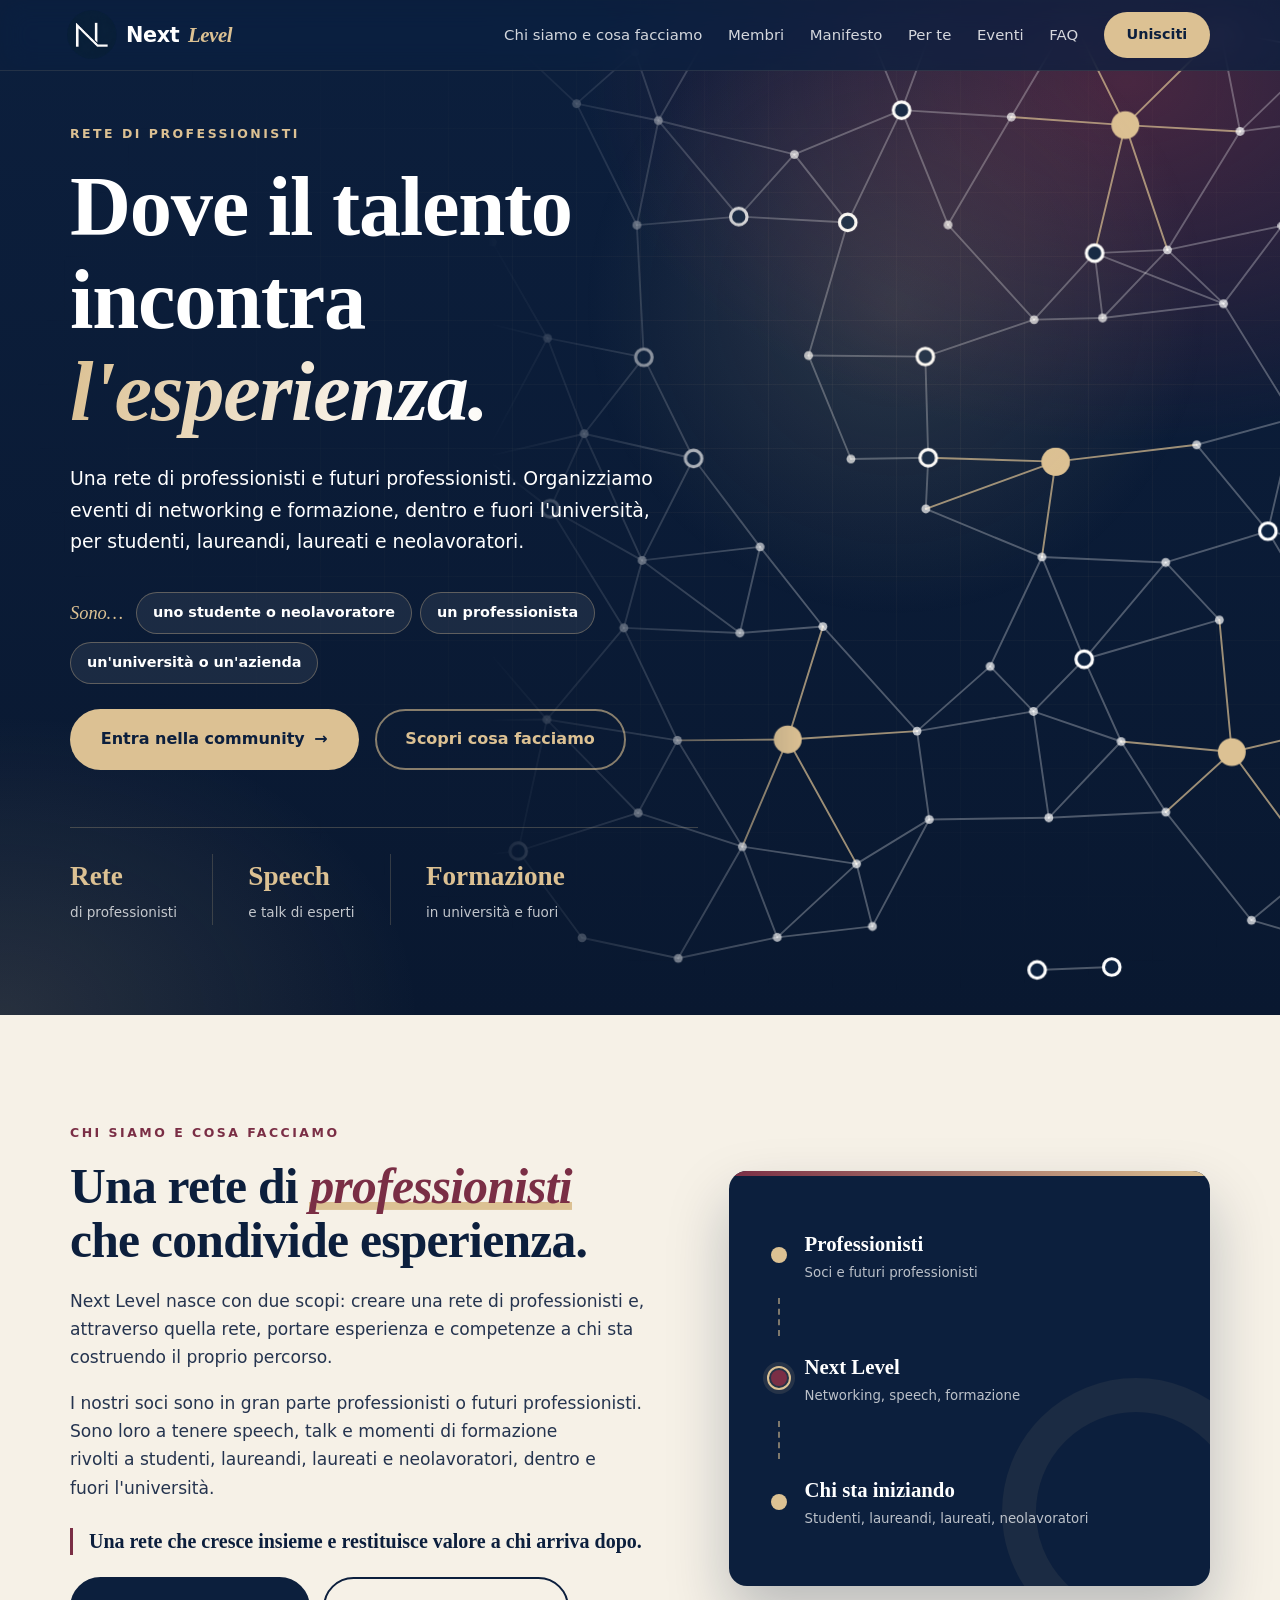
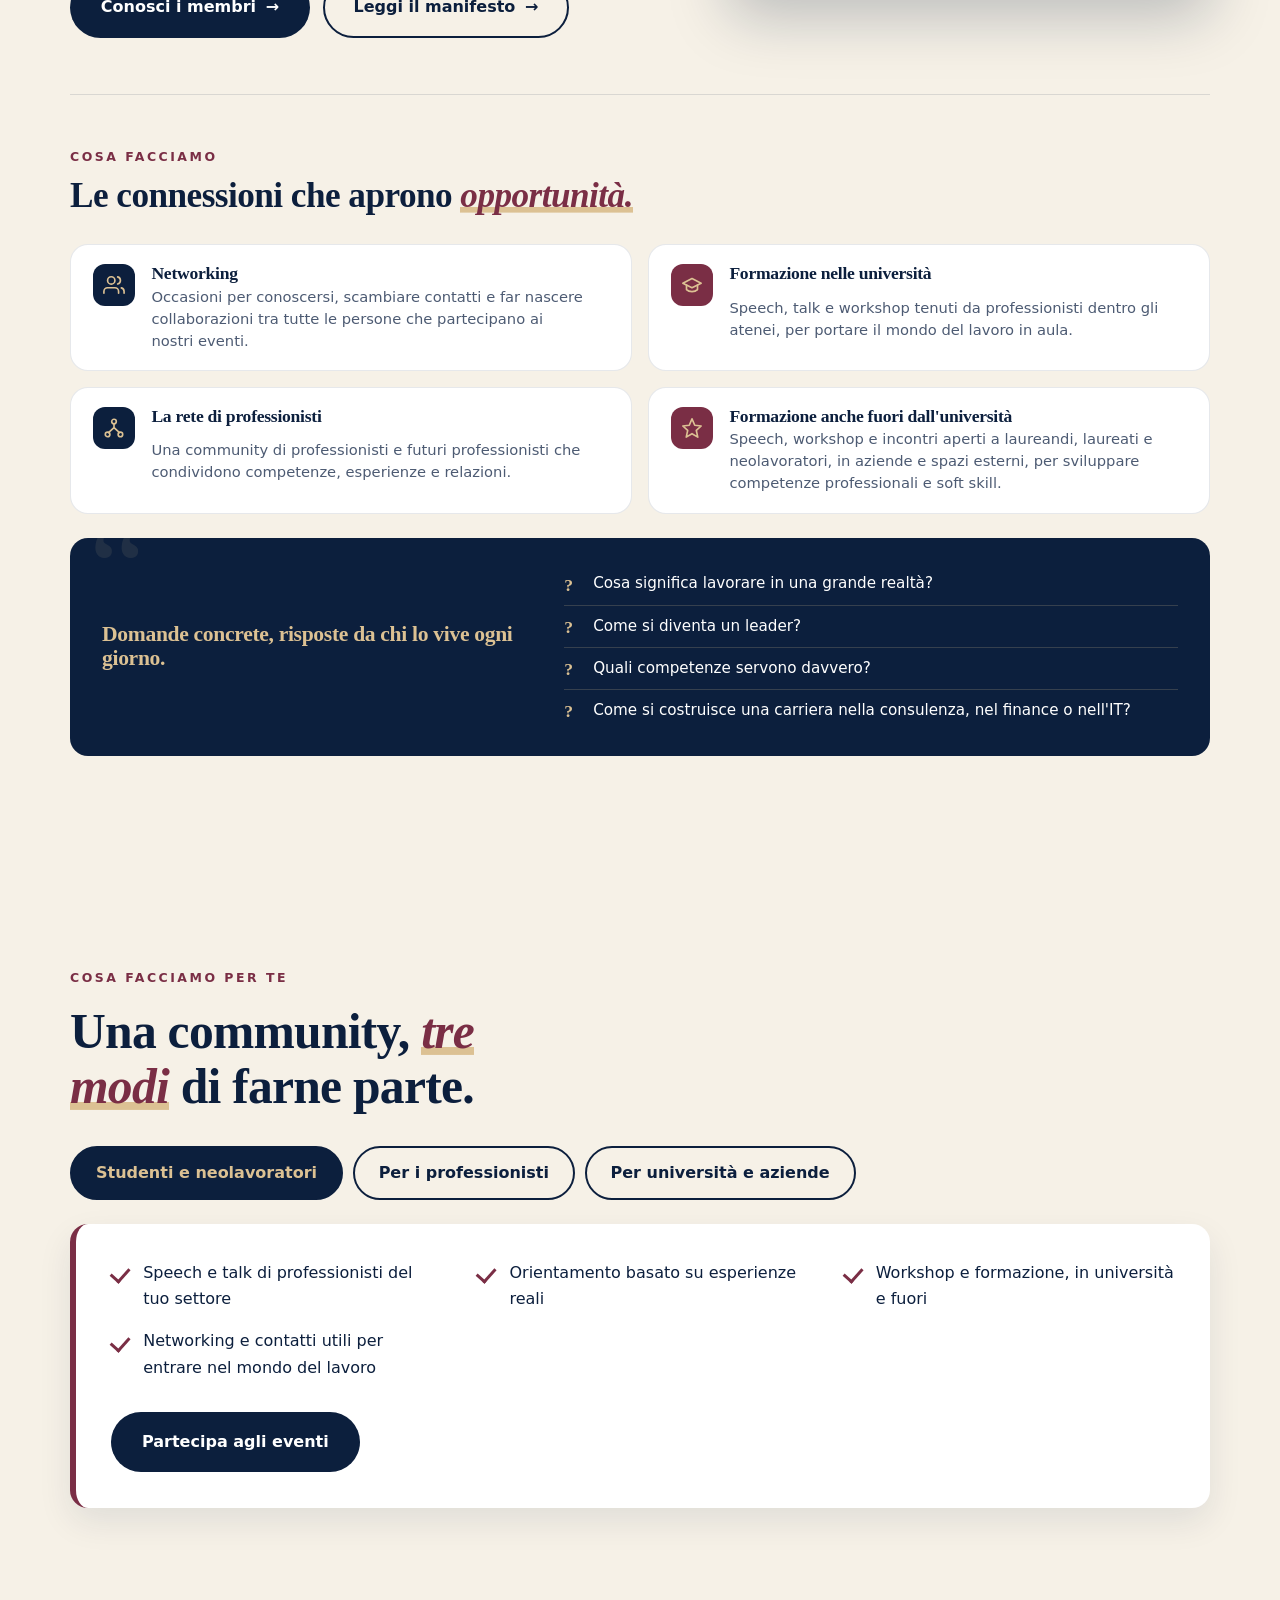
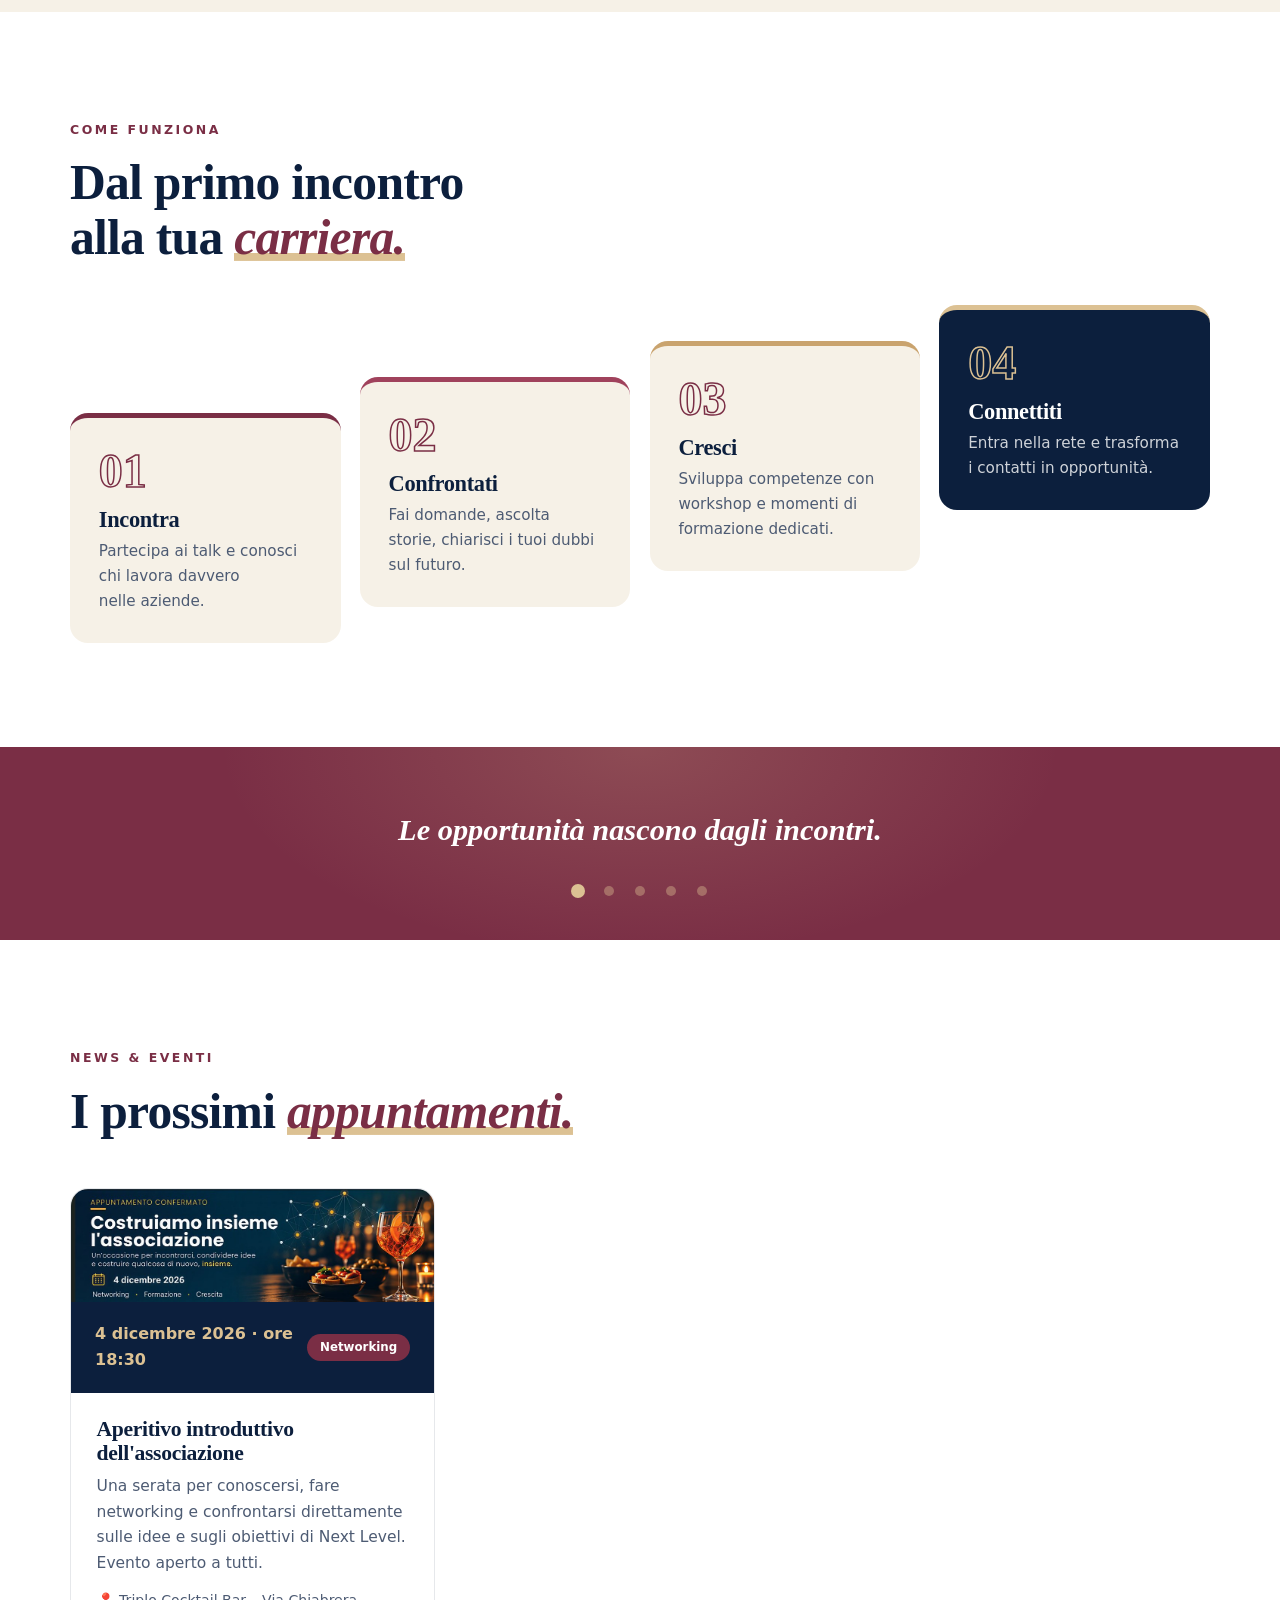
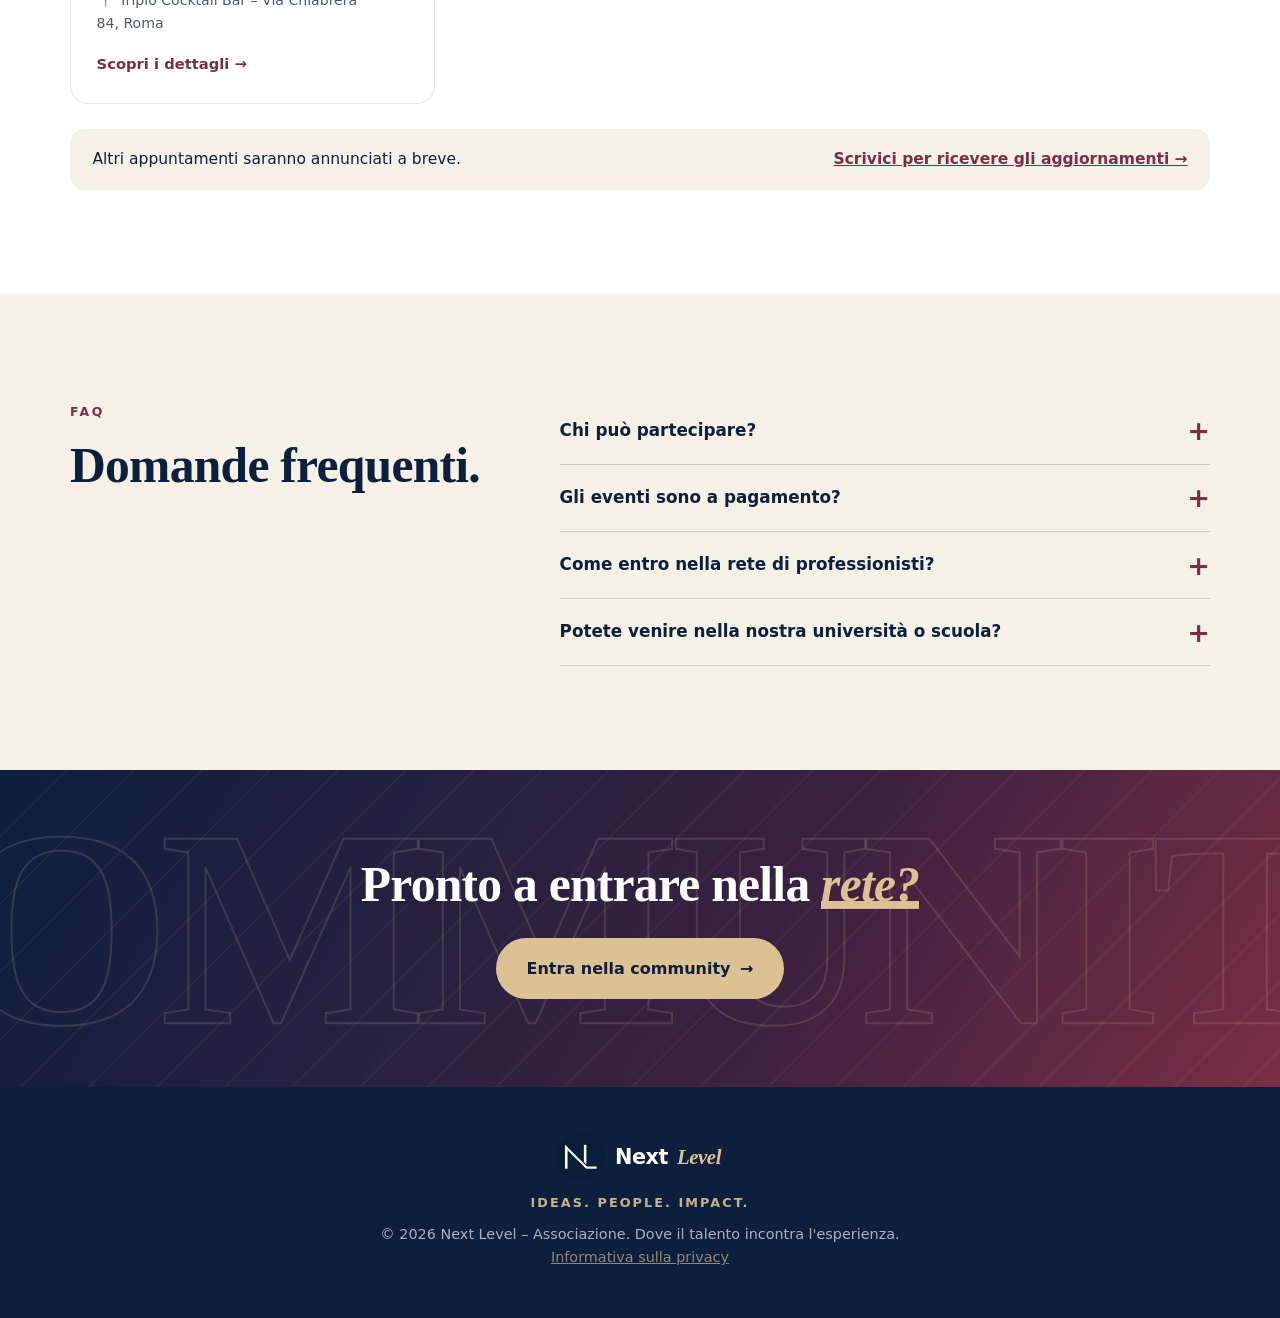
==== commit 96ca957a: "Pagina Manifesto, pagine interne in pages/, cartella volantini, motto nel footer e fix burger menu -" ====
--- a/index.html
+++ b/index.html
@@ -24,11 +24,12 @@
     <nav>
       <ul id="menu">
         <li><a href="#chi-siamo">Chi siamo e cosa facciamo</a></li>
-        <li><a href="membri.html">Membri</a></li>
+        <li><a href="pages/membri.html">Membri</a></li>
+        <li><a href="pages/manifesto.html">Manifesto</a></li>
         <li><a href="#per-chi">Per te</a></li>
         <li><a href="#eventi">Eventi</a></li>
         <li><a href="#faq">FAQ</a></li>
-        <li><a href="contatti.html" class="btn btn-primary">Unisciti</a></li>
+        <li><a href="pages/contatti.html" class="btn btn-primary">Unisciti</a></li>
       </ul>
     </nav>
   </div>
@@ -48,7 +49,7 @@
         <button type="button" class="persona-chip" data-persona="ente" aria-pressed="false">un'università o un'azienda</button>
       </div>
       <div class="hero-actions">
-        <a href="contatti.html" class="btn btn-primary"><span id="hero-cta-text">Entra nella community</span> <span class="btn-arrow" aria-hidden="true">→</span></a>
+        <a href="pages/contatti.html" class="btn btn-primary"><span id="hero-cta-text">Entra nella community</span> <span class="btn-arrow" aria-hidden="true">→</span></a>
         <a href="#cosa-facciamo" class="btn btn-ghost">Scopri cosa facciamo</a>
       </div>
       <div class="stats">
@@ -417,12 +418,14 @@
   </div>
 </section>
 
+<!-- Ticker rimosso temporaneamente
 <div class="ticker" aria-hidden="true">
   <div class="ticker-track">
     <span>Networking</span><span>Speech</span><span>Formazione</span><span>Community</span><span>Università</span><span>Workshop</span><span>Professionisti</span>
     <span>Networking</span><span>Speech</span><span>Formazione</span><span>Community</span><span>Università</span><span>Workshop</span><span>Professionisti</span>
   </div>
 </div>
+-->
 
 <section class="about" id="chi-siamo">
   <div class="container">
@@ -433,7 +436,10 @@
       <p>Next Level nasce con due scopi: creare una rete di professionisti e, attraverso quella rete, portare esperienza e competenze a chi sta costruendo il proprio percorso.</p>
       <p>I nostri soci sono in gran parte professionisti o futuri professionisti. Sono loro a tenere speech, talk e momenti di formazione rivolti a studenti, laureandi, laureati e neolavoratori, dentro e fuori l'università.</p>
       <p><strong>Una rete che cresce insieme e restituisce valore a chi arriva dopo.</strong></p>
-      <a href="membri.html" class="btn btn-dark">Conosci i membri <span class="btn-arrow" aria-hidden="true">→</span></a>
+      <div class="about-actions">
+        <a href="pages/membri.html" class="btn btn-dark">Conosci i membri <span class="btn-arrow" aria-hidden="true">→</span></a>
+        <a href="pages/manifesto.html" class="btn btn-outline">Leggi il manifesto <span class="btn-arrow" aria-hidden="true">→</span></a>
+      </div>
     </div>
     <div class="bridge reveal" aria-hidden="true">
       <div class="side"><span class="dot"></span><div><strong>Professionisti</strong><small>Soci e futuri professionisti</small></div></div>
@@ -504,7 +510,7 @@
           <li>Workshop e formazione, in università e fuori</li>
           <li>Networking e contatti utili per entrare nel mondo del lavoro</li>
         </ul>
-        <a href="contatti.html?profilo=stud" class="btn btn-dark">Partecipa agli eventi</a>
+        <a href="pages/contatti.html?profilo=stud" class="btn btn-dark">Partecipa agli eventi</a>
       </div>
       <div class="panel" id="tab-pro" role="tabpanel" aria-labelledby="t-pro" tabindex="0">
         <ul>
@@ -513,7 +519,7 @@
           <li>Proponi o tieni speech e talk per studenti e neolavoratori</li>
           <li>Partecipa a eventi di networking e formazione</li>
         </ul>
-        <a href="contatti.html?profilo=pro" class="btn btn-dark">Entra nella rete</a>
+        <a href="pages/contatti.html?profilo=pro" class="btn btn-dark">Entra nella rete</a>
       </div>
       <div class="panel" id="tab-enti" role="tabpanel" aria-labelledby="t-enti" tabindex="0">
         <ul>
@@ -522,7 +528,7 @@
           <li>Eventi di orientamento su misura</li>
           <li>Collaborazioni e progetti condivisi</li>
         </ul>
-        <a href="contatti.html?profilo=ente" class="btn btn-dark">Collaboriamo</a>
+        <a href="pages/contatti.html?profilo=ente" class="btn btn-dark">Collaboriamo</a>
       </div>
     </div>
   </div>
@@ -557,7 +563,7 @@
       <h2>I prossimi <em>appuntamenti.</em></h2>
     </div>
     <div class="cards events-grid" id="events-list"></div>
-    <div class="events-note reveal"><span>Altri appuntamenti saranno annunciati a breve.</span><a href="contatti.html">Scrivici per ricevere gli aggiornamenti →</a></div>
+    <div class="events-note reveal"><span>Altri appuntamenti saranno annunciati a breve.</span><a href="pages/contatti.html">Scrivici per ricevere gli aggiornamenti →</a></div>
   </div>
 </section>
 
@@ -580,7 +586,7 @@
   <span class="cta-band-watermark" aria-hidden="true">COMMUNITY</span>
   <div class="container reveal">
     <h2>Pronto a entrare nella <em>rete?</em></h2>
-    <a href="contatti.html" class="btn btn-primary">Entra nella community <span class="btn-arrow" aria-hidden="true">→</span></a>
+    <a href="pages/contatti.html" class="btn btn-primary">Entra nella community <span class="btn-arrow" aria-hidden="true">→</span></a>
   </div>
 </section>
 
@@ -589,6 +595,7 @@
 <footer>
   <div class="container">
     <a href="#home" class="logo"><img src="assets/logo.png" alt="" class="logo-img">Next<span>Level</span></a>
+    <p class="footer-motto">Ideas. People. Impact.</p>
     <p>© <span id="footer-year"></span> Next Level – Associazione. Dove il talento incontra l'esperienza.</p>
     <p><a href="#privacy" data-privacy>Informativa sulla privacy</a></p>
   </div>
--- a/css/main.css
+++ b/css/main.css
@@ -6,7 +6,7 @@
 
 @import url("components/header.css");
 @import url("components/back-to-top.css");
-@import url("components/ticker.css");
+/* @import url("components/ticker.css"); */
 @import url("components/cards.css");
 
 @import url("sections/hero.css");
@@ -17,6 +17,7 @@
 @import url("sections/faq.css");
 @import url("sections/contact.css");
 @import url("sections/members.css");
+@import url("sections/manifesto.css");
 @import url("sections/event-detail.css");
 
 @import url("components/footer.css");
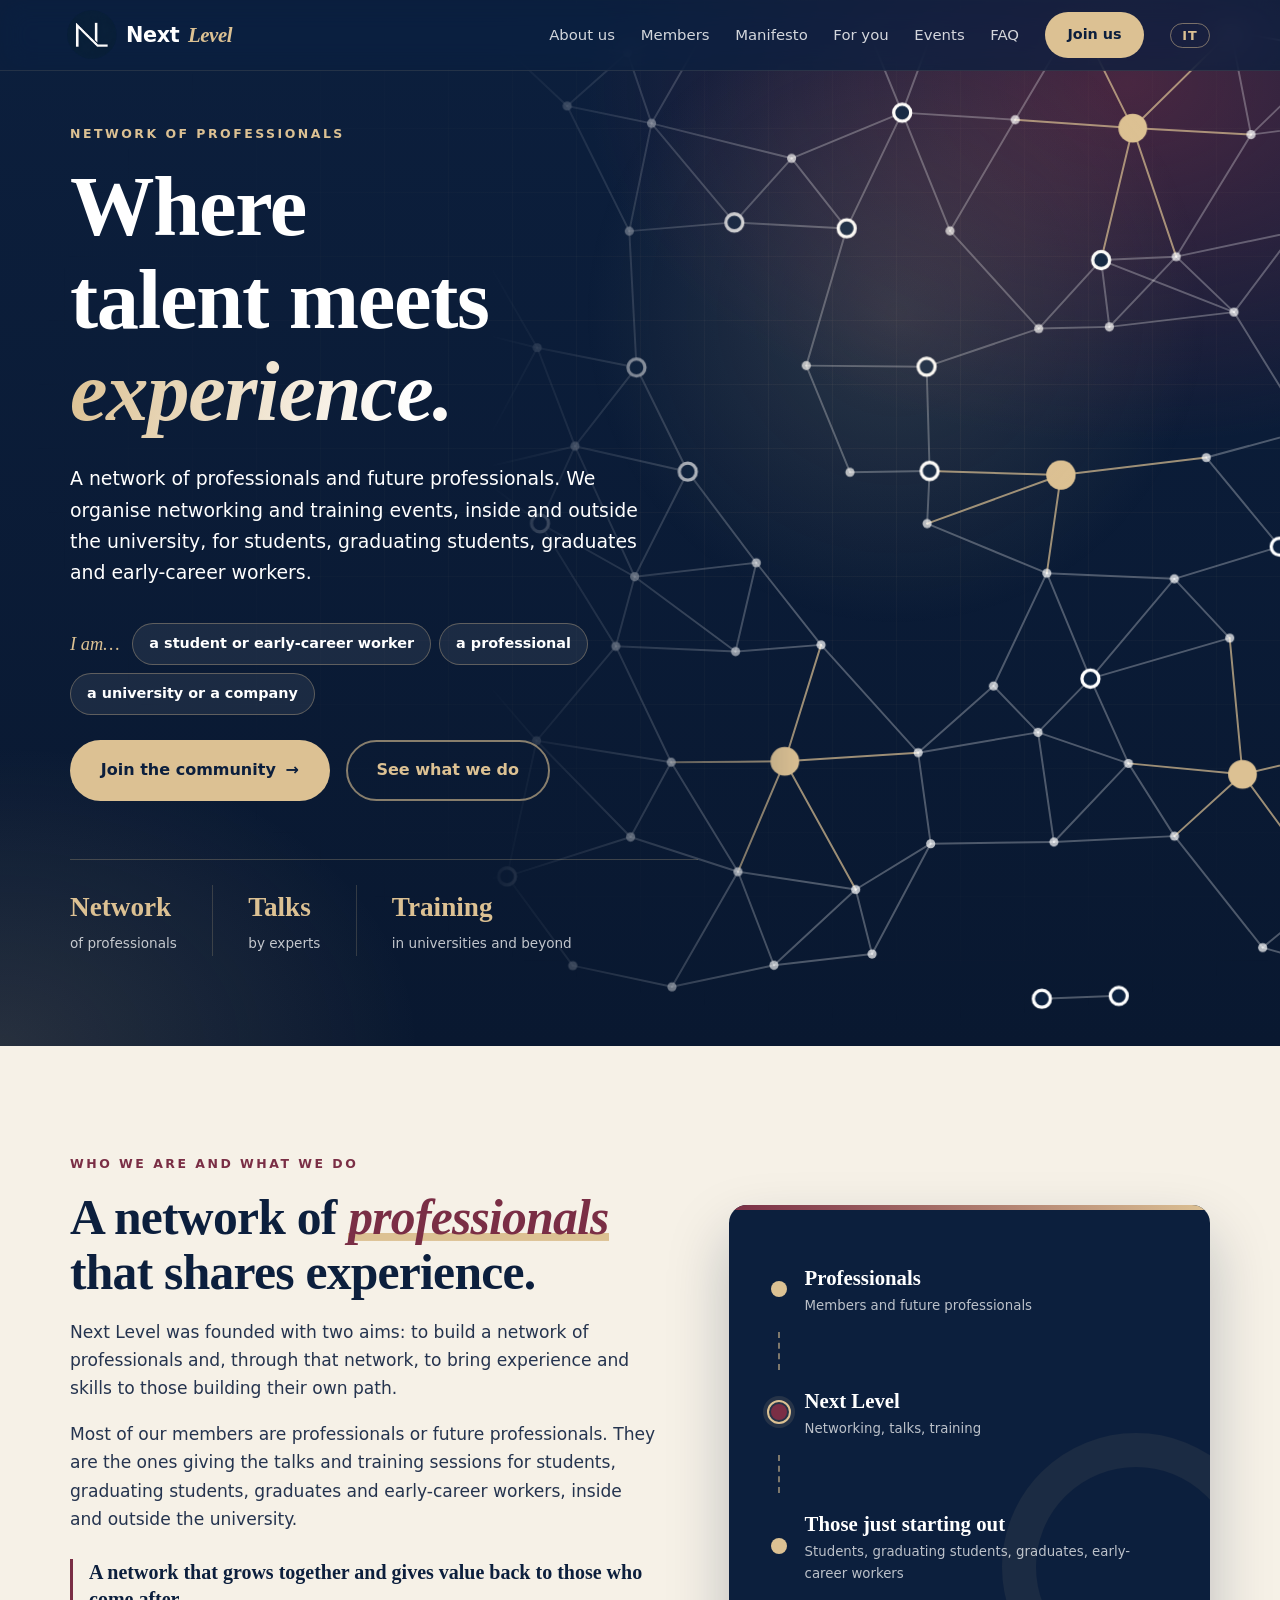
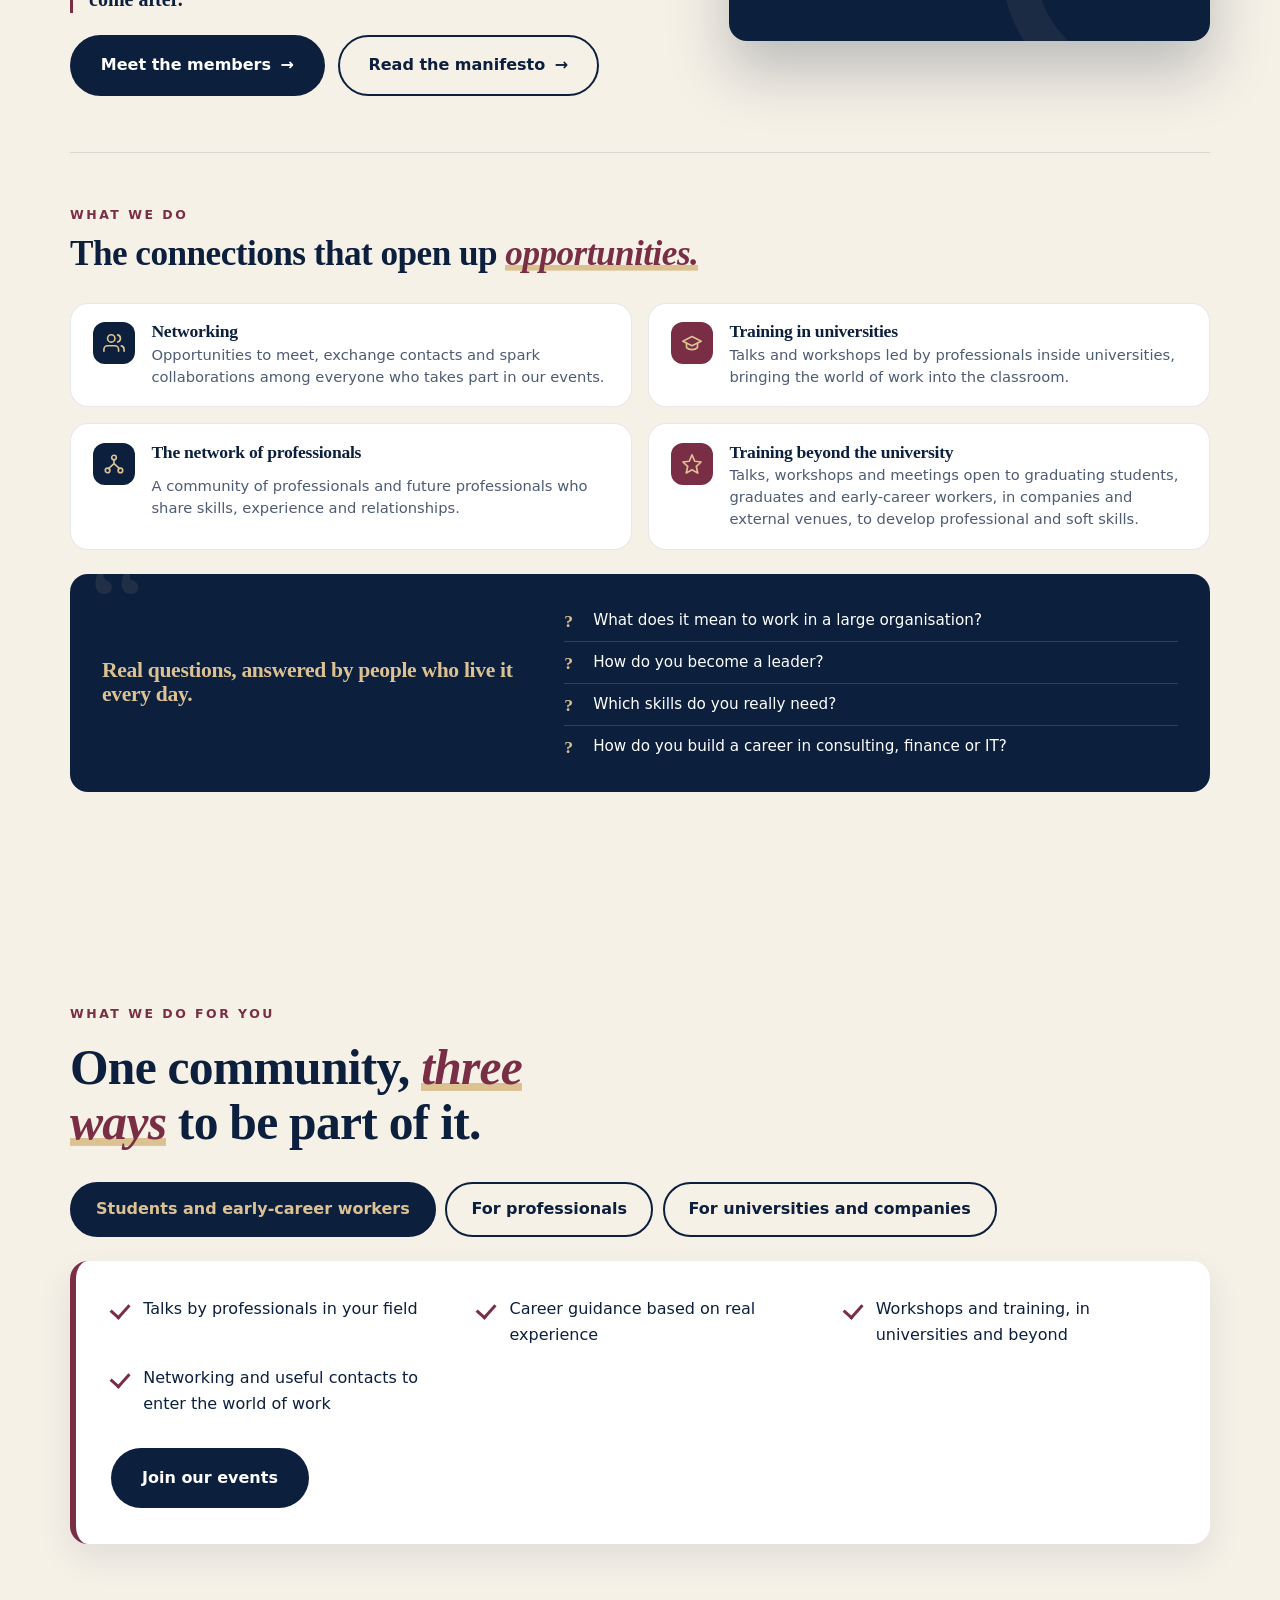
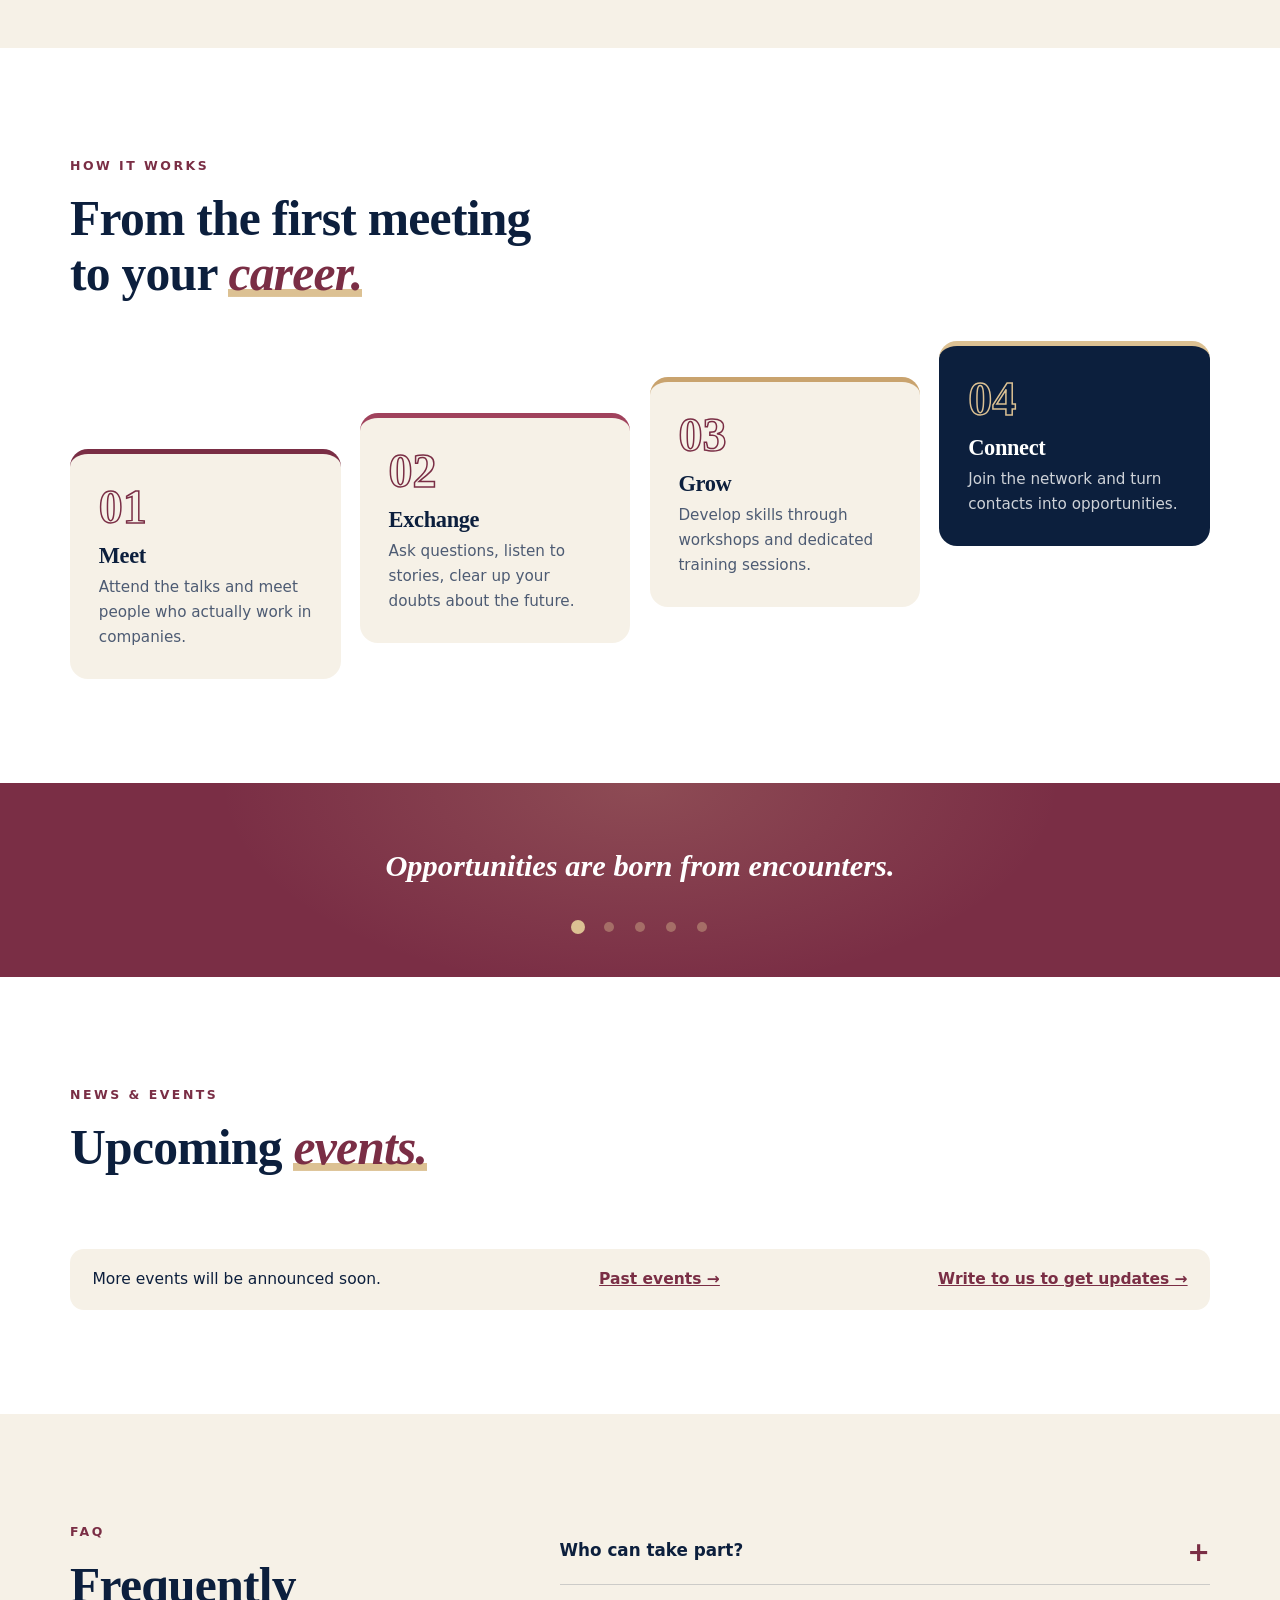
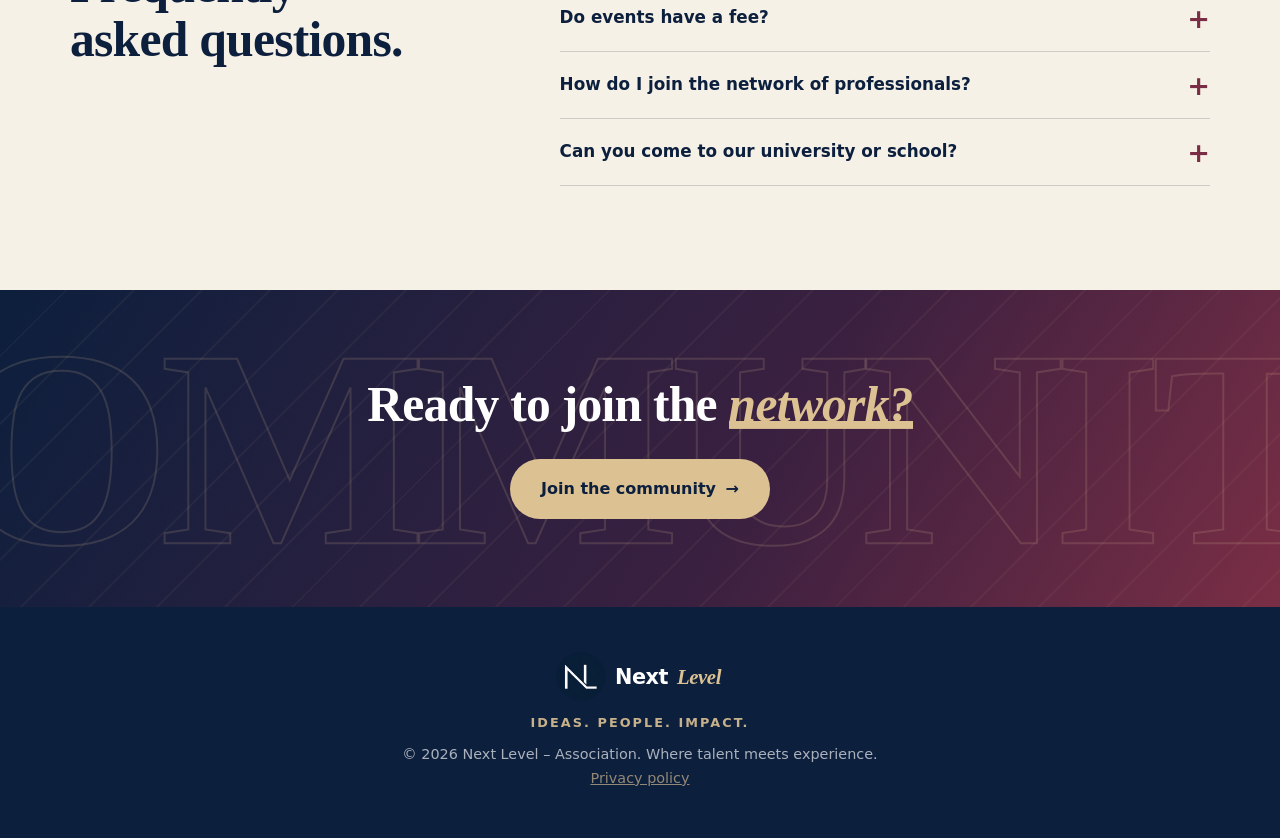
==== commit b49391bb: "Iscrizione eventi, conto alla rovescia, archivio eventi, 404 e traduzioni con file .po - Pulsante "I" ====
--- a/index.html
+++ b/index.html
@@ -3,33 +3,35 @@
 <head>
 <meta charset="UTF-8">
 <meta name="viewport" content="width=device-width, initial-scale=1">
-<title>Next Level – Dove il talento incontra l'esperienza</title>
-<meta name="description" content="Next Level è un'associazione che crea una rete di professionisti e ne porta l'esperienza a studenti, laureandi, laureati e neolavoratori: networking, talk e formazione.">
+<title data-i18n="home.meta.next-level-dove-il">Next Level – Dove il talento incontra l'esperienza</title>
+<meta data-i18n-content="home.meta.content-next-level-e-un" name="description" content="Next Level è un'associazione che crea una rete di professionisti e ne porta l'esperienza a studenti, laureandi, laureati e neolavoratori: networking, talk e formazione.">
 <meta name="theme-color" content="#0c1f3d">
 <meta property="og:type" content="website">
-<meta property="og:title" content="Next Level – Dove il talento incontra l'esperienza">
-<meta property="og:description" content="Una rete di professionisti che fa networking e formazione per studenti, laureandi, laureati e neolavoratori.">
+<meta data-i18n-content="home.meta.content-next-level-dove-il" property="og:title" content="Next Level – Dove il talento incontra l'esperienza">
+<meta data-i18n-content="home.meta.content-una-rete-di-professionisti" property="og:description" content="Una rete di professionisti che fa networking e formazione per studenti, laureandi, laureati e neolavoratori.">
 <meta property="og:image" content="assets/logo.png">
 <link rel="icon" type="image/png" href="assets/logo.png">
 <link rel="stylesheet" href="css/main.css">
+<script src="js/core/lang.js"></script>
 </head>
 <body>
 
-<a class="skip" href="#contenuto">Vai al contenuto</a>
+<a data-i18n="common.page.vai-al-contenuto" class="skip" href="#contenuto">Vai al contenuto</a>
 <div class="scroll-progress" id="scroll-progress"></div>
 <header>
   <div class="container nav">
     <a href="#home" class="logo"><img src="assets/logo.png" alt="" class="logo-img">Next<span>Level</span></a>
-    <button class="burger" aria-label="Apri il menu" aria-expanded="false"><span></span></button>
+    <button data-i18n-aria-label="common.header.aria-label-apri-il-menu" class="burger" aria-label="Apri il menu" aria-expanded="false"><span></span></button>
     <nav>
       <ul id="menu">
-        <li><a href="#chi-siamo">Chi siamo e cosa facciamo</a></li>
-        <li><a href="pages/membri.html">Membri</a></li>
-        <li><a href="pages/manifesto.html">Manifesto</a></li>
-        <li><a href="#per-chi">Per te</a></li>
-        <li><a href="#eventi">Eventi</a></li>
-        <li><a href="#faq">FAQ</a></li>
-        <li><a href="pages/contatti.html" class="btn btn-primary">Unisciti</a></li>
+        <li><a data-i18n="common.nav.chi-siamo-e-cosa" href="#chi-siamo">Chi siamo e cosa facciamo</a></li>
+        <li><a data-i18n="common.nav.membri" href="pages/membri.html">Membri</a></li>
+        <li><a data-i18n="common.nav.manifesto" href="pages/manifesto.html">Manifesto</a></li>
+        <li><a data-i18n="common.nav.per-te" href="#per-chi">Per te</a></li>
+        <li><a data-i18n="common.nav.eventi" href="#eventi">Eventi</a></li>
+        <li><a data-i18n="common.nav.faq" href="#faq">FAQ</a></li>
+        <li><a data-i18n="common.nav.unisciti" href="pages/contatti.html" class="btn btn-primary">Unisciti</a></li>
+        <li><a data-i18n="common.nav.en" data-i18n-aria-label="common.nav.aria-label-passa-alla-versione-inglese" class="lang-link" href="#" data-lang-toggle hreflang="en" lang="en" aria-label="Passa alla versione inglese">EN</a></li>
       </ul>
     </nav>
   </div>
@@ -39,23 +41,23 @@
 <section class="hero" id="home">
   <div class="container hero-grid">
     <div>
-      <span class="eyebrow">Rete di professionisti</span>
-      <h1>Dove il talento incontra <em>l'esperienza.</em></h1>
-      <p class="lead" id="hero-lead">Una rete di professionisti e futuri professionisti. Organizziamo eventi di networking e formazione, dentro e fuori l'università, per studenti, laureandi, laureati e neolavoratori.</p>
-      <div class="persona-picker" role="group" aria-label="Personalizza il sito">
-        <span class="persona-question">Sono…</span>
-        <button type="button" class="persona-chip" data-persona="stud" aria-pressed="false">uno studente o neolavoratore</button>
-        <button type="button" class="persona-chip" data-persona="pro" aria-pressed="false">un professionista</button>
-        <button type="button" class="persona-chip" data-persona="ente" aria-pressed="false">un'università o un'azienda</button>
+      <span data-i18n="home.home.rete-di-professionisti" class="eyebrow">Rete di professionisti</span>
+      <h1 data-i18n="home.home.dove-il-talento-incontra">Dove il talento incontra <em>l'esperienza.</em></h1>
+      <p data-i18n="home.home.una-rete-di-professionisti" class="lead" id="hero-lead">Una rete di professionisti e futuri professionisti. Organizziamo eventi di networking e formazione, dentro e fuori l'università, per studenti, laureandi, laureati e neolavoratori.</p>
+      <div data-i18n-aria-label="home.home.aria-label-personalizza-il-sito" class="persona-picker" role="group" aria-label="Personalizza il sito">
+        <span data-i18n="home.home.sono" class="persona-question">Sono…</span>
+        <button data-i18n="home.home.uno-studente-o-neolavoratore" type="button" class="persona-chip" data-persona="stud" aria-pressed="false">uno studente o neolavoratore</button>
+        <button data-i18n="home.home.un-professionista" type="button" class="persona-chip" data-persona="pro" aria-pressed="false">un professionista</button>
+        <button data-i18n="home.home.un-universita-o-un" type="button" class="persona-chip" data-persona="ente" aria-pressed="false">un'università o un'azienda</button>
       </div>
       <div class="hero-actions">
-        <a href="pages/contatti.html" class="btn btn-primary"><span id="hero-cta-text">Entra nella community</span> <span class="btn-arrow" aria-hidden="true">→</span></a>
-        <a href="#cosa-facciamo" class="btn btn-ghost">Scopri cosa facciamo</a>
+        <a href="pages/contatti.html" class="btn btn-primary"><span data-i18n="home.home.entra-nella-community" id="hero-cta-text">Entra nella community</span> <span class="btn-arrow" aria-hidden="true">→</span></a>
+        <a data-i18n="home.home.scopri-cosa-facciamo" href="#cosa-facciamo" class="btn btn-ghost">Scopri cosa facciamo</a>
       </div>
       <div class="stats">
-        <div><strong>Rete</strong><span>di professionisti</span></div>
-        <div><strong>Speech</strong><span>e talk di esperti</span></div>
-        <div><strong>Formazione</strong><span>in università e fuori</span></div>
+        <div><strong data-i18n="home.home.rete">Rete</strong><span data-i18n="home.home.di-professionisti">di professionisti</span></div>
+        <div><strong data-i18n="home.home.speech">Speech</strong><span data-i18n="home.home.e-talk-di-esperti">e talk di esperti</span></div>
+        <div><strong data-i18n="home.home.formazione">Formazione</strong><span data-i18n="home.home.in-universita-e-fuori">in università e fuori</span></div>
       </div>
     </div>
     <div class="hero-art" aria-hidden="true">
@@ -418,6 +420,25 @@
   </div>
 </section>
 
+<section class="countdown" id="countdown" aria-labelledby="countdown-label" hidden>
+  <div class="container countdown-inner">
+    <div>
+      <p data-i18n="home.countdown.prossimo-evento" class="countdown-label" id="countdown-label">Prossimo evento</p>
+      <p class="countdown-title" id="countdown-title"></p>
+    </div>
+    <ul data-i18n-aria-label="home.countdown.aria-label-tempo-mancante-al-prossimo" class="countdown-clock" role="timer" aria-label="Tempo mancante al prossimo evento">
+      <li><b id="cd-days">0</b><span data-i18n="home.countdown.giorni">giorni</span></li>
+      <li><b id="cd-hours">00</b><span data-i18n="home.countdown.ore">ore</span></li>
+      <li><b id="cd-minutes">00</b><span data-i18n="home.countdown.minuti">minuti</span></li>
+      <li><b id="cd-seconds">00</b><span data-i18n="home.countdown.secondi">secondi</span></li>
+    </ul>
+    <div class="countdown-actions">
+      <a data-i18n="home.countdown.iscriviti" class="btn btn-primary" id="countdown-register" href="#" target="_blank" rel="noopener noreferrer">Iscriviti <span class="btn-arrow" aria-hidden="true">→</span></a>
+      <a data-i18n="home.countdown.dettagli" class="btn btn-ghost" id="countdown-details" href="#">Dettagli</a>
+    </div>
+  </div>
+</section>
+
 <!-- Ticker rimosso temporaneamente
 <div class="ticker" aria-hidden="true">
   <div class="ticker-track">
@@ -431,60 +452,60 @@
   <div class="container">
     <div class="about-grid">
     <div class="about-intro reveal">
-      <span class="eyebrow">Chi siamo e cosa facciamo</span>
-      <h2>Una rete di <em>professionisti</em> che condivide esperienza.</h2>
-      <p>Next Level nasce con due scopi: creare una rete di professionisti e, attraverso quella rete, portare esperienza e competenze a chi sta costruendo il proprio percorso.</p>
-      <p>I nostri soci sono in gran parte professionisti o futuri professionisti. Sono loro a tenere speech, talk e momenti di formazione rivolti a studenti, laureandi, laureati e neolavoratori, dentro e fuori l'università.</p>
-      <p><strong>Una rete che cresce insieme e restituisce valore a chi arriva dopo.</strong></p>
+      <span data-i18n="common.chi-siamo.chi-siamo-e-cosa" class="eyebrow">Chi siamo e cosa facciamo</span>
+      <h2 data-i18n="home.chi-siamo.una-rete-di-professionisti">Una rete di <em>professionisti</em> che condivide esperienza.</h2>
+      <p data-i18n="home.chi-siamo.next-level-nasce-con">Next Level nasce con due scopi: creare una rete di professionisti e, attraverso quella rete, portare esperienza e competenze a chi sta costruendo il proprio percorso.</p>
+      <p data-i18n="home.chi-siamo.i-nostri-soci-sono">I nostri soci sono in gran parte professionisti o futuri professionisti. Sono loro a tenere speech, talk e momenti di formazione rivolti a studenti, laureandi, laureati e neolavoratori, dentro e fuori l'università.</p>
+      <p><strong data-i18n="home.chi-siamo.una-rete-che-cresce">Una rete che cresce insieme e restituisce valore a chi arriva dopo.</strong></p>
       <div class="about-actions">
-        <a href="pages/membri.html" class="btn btn-dark">Conosci i membri <span class="btn-arrow" aria-hidden="true">→</span></a>
-        <a href="pages/manifesto.html" class="btn btn-outline">Leggi il manifesto <span class="btn-arrow" aria-hidden="true">→</span></a>
+        <a data-i18n="home.chi-siamo.conosci-i-membri" href="pages/membri.html" class="btn btn-dark">Conosci i membri <span class="btn-arrow" aria-hidden="true">→</span></a>
+        <a data-i18n="home.chi-siamo.leggi-il-manifesto" href="pages/manifesto.html" class="btn btn-outline">Leggi il manifesto <span class="btn-arrow" aria-hidden="true">→</span></a>
       </div>
     </div>
     <div class="bridge reveal" aria-hidden="true">
-      <div class="side"><span class="dot"></span><div><strong>Professionisti</strong><small>Soci e futuri professionisti</small></div></div>
+      <div class="side"><span class="dot"></span><div><strong data-i18n="home.chi-siamo.professionisti">Professionisti</strong><small data-i18n="home.chi-siamo.soci-e-futuri-professionisti">Soci e futuri professionisti</small></div></div>
       <div class="line"></div>
-      <div class="side"><span class="dot dot--accent"></span><div><strong>Next Level</strong><small>Networking, speech, formazione</small></div></div>
+      <div class="side"><span class="dot dot--accent"></span><div><strong data-i18n="home.chi-siamo.next-level">Next Level</strong><small data-i18n="home.chi-siamo.networking-speech-formazione">Networking, speech, formazione</small></div></div>
       <div class="line"></div>
-      <div class="side"><span class="dot"></span><div><strong>Chi sta iniziando</strong><small>Studenti, laureandi, laureati, neolavoratori</small></div></div>
+      <div class="side"><span class="dot"></span><div><strong data-i18n="home.chi-siamo.chi-sta-iniziando">Chi sta iniziando</strong><small data-i18n="home.chi-siamo.studenti-laureandi-laureati-neolavoratori">Studenti, laureandi, laureati, neolavoratori</small></div></div>
     </div>
     </div>
 
     <div class="about-offer" id="cosa-facciamo">
     <div class="reveal section-head">
-      <span class="eyebrow">Cosa facciamo</span>
-      <h2>Le connessioni che aprono <em>opportunità.</em></h2>
+      <span data-i18n="common.chi-siamo.cosa-facciamo" class="eyebrow">Cosa facciamo</span>
+      <h2 data-i18n="home.chi-siamo.le-connessioni-che-aprono">Le connessioni che aprono <em>opportunità.</em></h2>
     </div>
     <div class="cards cards--compact">
       <article class="card reveal">
         <div class="icon"><svg viewBox="0 0 24 24"><path d="M17 21v-2a4 4 0 0 0-4-4H5a4 4 0 0 0-4 4v2"/><circle cx="9" cy="7" r="4"/><path d="M23 21v-2a4 4 0 0 0-3-3.87M16 3.13a4 4 0 0 1 0 7.75"/></svg></div>
-        <h3>Networking</h3>
-        <p>Occasioni per conoscersi, scambiare contatti e far nascere collaborazioni tra tutte le persone che partecipano ai nostri eventi.</p>
+        <h3 data-i18n="home.chi-siamo.networking">Networking</h3>
+        <p data-i18n="home.chi-siamo.occasioni-per-conoscersi-scambiare">Occasioni per conoscersi, scambiare contatti e far nascere collaborazioni tra tutte le persone che partecipano ai nostri eventi.</p>
       </article>
       <article class="card reveal">
         <div class="icon"><svg viewBox="0 0 24 24"><path d="M22 10 12 5 2 10l10 5 10-5z"/><path d="M6 12v5c3 3 9 3 12 0v-5"/></svg></div>
-        <h3>Formazione nelle università</h3>
-        <p>Speech, talk e workshop tenuti da professionisti dentro gli atenei, per portare il mondo del lavoro in aula.</p>
+        <h3 data-i18n="home.chi-siamo.formazione-nelle-universita">Formazione nelle università</h3>
+        <p data-i18n="home.chi-siamo.speech-talk-e-workshop">Speech, talk e workshop tenuti da professionisti dentro gli atenei, per portare il mondo del lavoro in aula.</p>
       </article>
       <article class="card reveal">
         <div class="icon"><svg viewBox="0 0 24 24"><circle cx="12" cy="5" r="2.5"/><circle cx="5" cy="19" r="2.5"/><circle cx="19" cy="19" r="2.5"/><path d="M12 7.5v4M12 11.5 6 17M12 11.5l6 5.5"/></svg></div>
-        <h3>La rete di professionisti</h3>
-        <p>Una community di professionisti e futuri professionisti che condividono competenze, esperienze e relazioni.</p>
+        <h3 data-i18n="home.chi-siamo.la-rete-di-professionisti">La rete di professionisti</h3>
+        <p data-i18n="home.chi-siamo.una-community-di-professionisti">Una community di professionisti e futuri professionisti che condividono competenze, esperienze e relazioni.</p>
       </article>
       <article class="card reveal">
         <div class="icon"><svg viewBox="0 0 24 24"><path d="M12 2l3 7 7 .8-5.3 4.9 1.6 7.3L12 18.2 5.7 22l1.6-7.3L2 9.8 9 9z"/></svg></div>
-        <h3>Formazione anche fuori dall'università</h3>
-        <p>Speech, workshop e incontri aperti a laureandi, laureati e neolavoratori, in aziende e spazi esterni, per sviluppare competenze professionali e soft skill.</p>
+        <h3 data-i18n="home.chi-siamo.formazione-anche-fuori-dall">Formazione anche fuori dall'università</h3>
+        <p data-i18n="home.chi-siamo.speech-workshop-e-incontri">Speech, workshop e incontri aperti a laureandi, laureati e neolavoratori, in aziende e spazi esterni, per sviluppare competenze professionali e soft skill.</p>
       </article>
     </div>
 
     <div class="questions reveal">
-      <h3>Domande concrete, risposte da chi lo vive ogni giorno.</h3>
+      <h3 data-i18n="home.chi-siamo.domande-concrete-risposte-da">Domande concrete, risposte da chi lo vive ogni giorno.</h3>
       <ul>
-        <li>Cosa significa lavorare in una grande realtà?</li>
-        <li>Come si diventa un leader?</li>
-        <li>Quali competenze servono davvero?</li>
-        <li>Come si costruisce una carriera nella consulenza, nel finance o nell'IT?</li>
+        <li data-i18n="home.chi-siamo.cosa-significa-lavorare-in">Cosa significa lavorare in una grande realtà?</li>
+        <li data-i18n="home.chi-siamo.come-si-diventa-un">Come si diventa un leader?</li>
+        <li data-i18n="home.chi-siamo.quali-competenze-servono-davvero">Quali competenze servono davvero?</li>
+        <li data-i18n="home.chi-siamo.come-si-costruisce-una">Come si costruisce una carriera nella consulenza, nel finance o nell'IT?</li>
       </ul>
     </div>
     </div>
@@ -494,41 +515,41 @@
 <section class="audience" id="per-chi">
   <div class="container">
     <div class="reveal section-head">
-      <span class="eyebrow">Cosa facciamo per te</span>
-      <h2>Una community, <em>tre modi</em> di farne parte.</h2>
-    </div>
-    <div class="tabs reveal" role="tablist" aria-label="Chi sei?">
-      <button role="tab" class="tab is-active" id="t-giovani" aria-controls="tab-giovani" data-tab="giovani" aria-selected="true">Studenti e neolavoratori</button>
-      <button role="tab" class="tab" tabindex="-1" id="t-pro" aria-controls="tab-pro" data-tab="pro" aria-selected="false">Per i professionisti</button>
-      <button role="tab" class="tab" tabindex="-1" id="t-enti" aria-controls="tab-enti" data-tab="enti" aria-selected="false">Per università e aziende</button>
+      <span data-i18n="home.per-chi.cosa-facciamo-per-te" class="eyebrow">Cosa facciamo per te</span>
+      <h2 data-i18n="home.per-chi.una-community-tre-modi">Una community, <em>tre modi</em> di farne parte.</h2>
+    </div>
+    <div data-i18n-aria-label="common.per-chi.aria-label-chi-sei" class="tabs reveal" role="tablist" aria-label="Chi sei?">
+      <button data-i18n="home.per-chi.studenti-e-neolavoratori" role="tab" class="tab is-active" id="t-giovani" aria-controls="tab-giovani" data-tab="giovani" aria-selected="true">Studenti e neolavoratori</button>
+      <button data-i18n="home.per-chi.per-i-professionisti" role="tab" class="tab" tabindex="-1" id="t-pro" aria-controls="tab-pro" data-tab="pro" aria-selected="false">Per i professionisti</button>
+      <button data-i18n="home.per-chi.per-universita-e-aziende" role="tab" class="tab" tabindex="-1" id="t-enti" aria-controls="tab-enti" data-tab="enti" aria-selected="false">Per università e aziende</button>
     </div>
     <div class="panels">
       <div class="panel is-active" id="tab-giovani" role="tabpanel" aria-labelledby="t-giovani" tabindex="0">
         <ul>
-          <li>Speech e talk di professionisti del tuo settore</li>
-          <li>Orientamento basato su esperienze reali</li>
-          <li>Workshop e formazione, in università e fuori</li>
-          <li>Networking e contatti utili per entrare nel mondo del lavoro</li>
+          <li data-i18n="home.per-chi.speech-e-talk-di">Speech e talk di professionisti del tuo settore</li>
+          <li data-i18n="home.per-chi.orientamento-basato-su-esperienze">Orientamento basato su esperienze reali</li>
+          <li data-i18n="home.per-chi.workshop-e-formazione-in">Workshop e formazione, in università e fuori</li>
+          <li data-i18n="home.per-chi.networking-e-contatti-utili">Networking e contatti utili per entrare nel mondo del lavoro</li>
         </ul>
-        <a href="pages/contatti.html?profilo=stud" class="btn btn-dark">Partecipa agli eventi</a>
+        <a data-i18n="home.per-chi.partecipa-agli-eventi" href="pages/contatti.html?profilo=stud" class="btn btn-dark">Partecipa agli eventi</a>
       </div>
       <div class="panel" id="tab-pro" role="tabpanel" aria-labelledby="t-pro" tabindex="0">
         <ul>
-          <li>Entra in una rete di professionisti e futuri professionisti</li>
-          <li>Fai networking con persone di settori e aziende diverse</li>
-          <li>Proponi o tieni speech e talk per studenti e neolavoratori</li>
-          <li>Partecipa a eventi di networking e formazione</li>
+          <li data-i18n="home.per-chi.entra-in-una-rete">Entra in una rete di professionisti e futuri professionisti</li>
+          <li data-i18n="home.per-chi.fai-networking-con-persone">Fai networking con persone di settori e aziende diverse</li>
+          <li data-i18n="home.per-chi.proponi-o-tieni-speech">Proponi o tieni speech e talk per studenti e neolavoratori</li>
+          <li data-i18n="home.per-chi.partecipa-a-eventi-di">Partecipa a eventi di networking e formazione</li>
         </ul>
-        <a href="pages/contatti.html?profilo=pro" class="btn btn-dark">Entra nella rete</a>
+        <a data-i18n="home.per-chi.entra-nella-rete" href="pages/contatti.html?profilo=pro" class="btn btn-dark">Entra nella rete</a>
       </div>
       <div class="panel" id="tab-enti" role="tabpanel" aria-labelledby="t-enti" tabindex="0">
         <ul>
-          <li>Talk e speech di professionisti in aula e negli atenei</li>
-          <li>Incontri tra studenti e realtà aziendali</li>
-          <li>Eventi di orientamento su misura</li>
-          <li>Collaborazioni e progetti condivisi</li>
+          <li data-i18n="home.per-chi.talk-e-speech-di">Talk e speech di professionisti in aula e negli atenei</li>
+          <li data-i18n="home.per-chi.incontri-tra-studenti-e">Incontri tra studenti e realtà aziendali</li>
+          <li data-i18n="home.per-chi.eventi-di-orientamento-su">Eventi di orientamento su misura</li>
+          <li data-i18n="home.per-chi.collaborazioni-e-progetti-condivisi">Collaborazioni e progetti condivisi</li>
         </ul>
-        <a href="pages/contatti.html?profilo=ente" class="btn btn-dark">Collaboriamo</a>
+        <a data-i18n="home.per-chi.collaboriamo" href="pages/contatti.html?profilo=ente" class="btn btn-dark">Collaboriamo</a>
       </div>
     </div>
   </div>
@@ -537,21 +558,21 @@
 <section class="journey" id="come-funziona">
   <div class="container">
     <div class="reveal section-head">
-      <span class="eyebrow">Come funziona</span>
-      <h2>Dal primo incontro alla tua <em>carriera.</em></h2>
+      <span data-i18n="common.come-funziona.come-funziona" class="eyebrow">Come funziona</span>
+      <h2 data-i18n="home.come-funziona.dal-primo-incontro-alla">Dal primo incontro alla tua <em>carriera.</em></h2>
     </div>
     <ol class="steps">
-      <li class="reveal"><b>01</b><h3>Incontra</h3><p>Partecipa ai talk e conosci chi lavora davvero nelle aziende.</p></li>
-      <li class="reveal"><b>02</b><h3>Confrontati</h3><p>Fai domande, ascolta storie, chiarisci i tuoi dubbi sul futuro.</p></li>
-      <li class="reveal"><b>03</b><h3>Cresci</h3><p>Sviluppa competenze con workshop e momenti di formazione dedicati.</p></li>
-      <li class="reveal"><b>04</b><h3>Connettiti</h3><p>Entra nella rete e trasforma i contatti in opportunità.</p></li>
+      <li class="reveal"><b>01</b><h3 data-i18n="home.come-funziona.incontra">Incontra</h3><p data-i18n="home.come-funziona.partecipa-ai-talk-e">Partecipa ai talk e conosci chi lavora davvero nelle aziende.</p></li>
+      <li class="reveal"><b>02</b><h3 data-i18n="home.come-funziona.confrontati">Confrontati</h3><p data-i18n="home.come-funziona.fai-domande-ascolta-storie">Fai domande, ascolta storie, chiarisci i tuoi dubbi sul futuro.</p></li>
+      <li class="reveal"><b>03</b><h3 data-i18n="home.come-funziona.cresci">Cresci</h3><p data-i18n="home.come-funziona.sviluppa-competenze-con-workshop">Sviluppa competenze con workshop e momenti di formazione dedicati.</p></li>
+      <li class="reveal"><b>04</b><h3 data-i18n="home.come-funziona.connettiti">Connettiti</h3><p data-i18n="home.come-funziona.entra-nella-rete-e">Entra nella rete e trasforma i contatti in opportunità.</p></li>
     </ol>
   </div>
 </section>
 
 <section class="quote-band" aria-live="polite">
   <div class="container">
-    <blockquote id="quote-text">Le opportunità nascono dagli incontri.</blockquote>
+    <blockquote data-i18n="home.quote-band.le-opportunita-nascono-dagli" id="quote-text">Le opportunità nascono dagli incontri.</blockquote>
     <div class="quote-dots" id="quote-dots"></div>
   </div>
 </section>
@@ -559,34 +580,34 @@
 <section id="eventi">
   <div class="container">
     <div class="reveal section-head">
-      <span class="eyebrow">News &amp; Eventi</span>
-      <h2>I prossimi <em>appuntamenti.</em></h2>
+      <span data-i18n="home.eventi.news-eventi" class="eyebrow">News &amp; Eventi</span>
+      <h2 data-i18n="home.eventi.i-prossimi-appuntamenti">I prossimi <em>appuntamenti.</em></h2>
     </div>
     <div class="cards events-grid" id="events-list"></div>
-    <div class="events-note reveal"><span>Altri appuntamenti saranno annunciati a breve.</span><a href="pages/contatti.html">Scrivici per ricevere gli aggiornamenti →</a></div>
+    <div class="events-note reveal"><span data-i18n="home.eventi.altri-appuntamenti-saranno-annunciati">Altri appuntamenti saranno annunciati a breve.</span><a data-i18n="home.eventi.eventi-passati" href="pages/eventi-passati.html">Eventi passati →</a><a data-i18n="home.eventi.scrivici-per-ricevere-gli" href="pages/contatti.html">Scrivici per ricevere gli aggiornamenti →</a></div>
   </div>
 </section>
 
 <section class="faq-section" id="faq">
   <div class="container faq-layout">
     <div class="reveal">
-      <span class="eyebrow">FAQ</span>
-      <h2>Domande frequenti.</h2>
+      <span data-i18n="common.nav.faq" class="eyebrow">FAQ</span>
+      <h2 data-i18n="home.faq.domande-frequenti">Domande frequenti.</h2>
     </div>
     <div class="faq reveal">
-      <details><summary>Chi può partecipare?</summary><p>Gli eventi sono aperti a studenti, laureandi, laureati e neolavoratori. L'associazione è composta in gran parte da professionisti e futuri professionisti.</p></details>
-      <details><summary>Gli eventi sono a pagamento?</summary><p>Le modalità di partecipazione saranno indicate per ogni evento.</p></details>
-      <details><summary>Come entro nella rete di professionisti?</summary><p>Scrivici tramite il modulo contatti indicando il tuo ruolo e il tuo settore: ti spiegheremo come entrare e come partecipare o proporre un talk.</p></details>
-      <details><summary>Potete venire nella nostra università o scuola?</summary><p>Sì, organizziamo talk e momenti di formazione negli atenei, ma anche fuori. Contattaci per costruire insieme l'incontro.</p></details>
+      <details><summary data-i18n="home.faq.chi-puo-partecipare">Chi può partecipare?</summary><p data-i18n="home.faq.gli-eventi-sono-aperti">Gli eventi sono aperti a studenti, laureandi, laureati e neolavoratori. L'associazione è composta in gran parte da professionisti e futuri professionisti.</p></details>
+      <details><summary data-i18n="home.faq.gli-eventi-sono-a">Gli eventi sono a pagamento?</summary><p data-i18n="home.faq.le-modalita-di-partecipazione">Le modalità di partecipazione saranno indicate per ogni evento.</p></details>
+      <details><summary data-i18n="home.faq.come-entro-nella-rete">Come entro nella rete di professionisti?</summary><p data-i18n="home.faq.scrivici-tramite-il-modulo">Scrivici tramite il modulo contatti indicando il tuo ruolo e il tuo settore: ti spiegheremo come entrare e come partecipare o proporre un talk.</p></details>
+      <details><summary data-i18n="home.faq.potete-venire-nella-nostra">Potete venire nella nostra università o scuola?</summary><p data-i18n="home.faq.si-organizziamo-talk-e">Sì, organizziamo talk e momenti di formazione negli atenei, ma anche fuori. Contattaci per costruire insieme l'incontro.</p></details>
     </div>
   </div>
 </section>
 
 <section class="cta-band">
-  <span class="cta-band-watermark" aria-hidden="true">COMMUNITY</span>
+  <span data-i18n="home.cta-band.community" class="cta-band-watermark" aria-hidden="true">COMMUNITY</span>
   <div class="container reveal">
-    <h2>Pronto a entrare nella <em>rete?</em></h2>
-    <a href="pages/contatti.html" class="btn btn-primary">Entra nella community <span class="btn-arrow" aria-hidden="true">→</span></a>
+    <h2 data-i18n="common.cta-band.pronto-a-entrare-nella">Pronto a entrare nella <em>rete?</em></h2>
+    <a data-i18n="common.cta-band.entra-nella-community" href="pages/contatti.html" class="btn btn-primary">Entra nella community <span class="btn-arrow" aria-hidden="true">→</span></a>
   </div>
 </section>
 
@@ -595,48 +616,53 @@
 <footer>
   <div class="container">
     <a href="#home" class="logo"><img src="assets/logo.png" alt="" class="logo-img">Next<span>Level</span></a>
-    <p class="footer-motto">Ideas. People. Impact.</p>
-    <p>© <span id="footer-year"></span> Next Level – Associazione. Dove il talento incontra l'esperienza.</p>
-    <p><a href="#privacy" data-privacy>Informativa sulla privacy</a></p>
+    <p data-i18n="common.footer.ideas-people-impact" class="footer-motto">Ideas. People. Impact.</p>
+    <p data-i18n="common.footer.next-level-associazione-dove">© <span id="footer-year"></span> Next Level – Associazione. Dove il talento incontra l'esperienza.</p>
+    <p><a data-i18n="common.footer.informativa-sulla-privacy" href="#privacy" data-privacy>Informativa sulla privacy</a></p>
   </div>
 </footer>
 
 <dialog id="privacy" aria-labelledby="privacy-title">
-  <div class="privacy-head"><h2 id="privacy-title">Informativa sulla privacy</h2><button class="privacy-close" aria-label="Chiudi">&times;</button></div>
+  <div class="privacy-head"><h2 data-i18n="common.footer.informativa-sulla-privacy" id="privacy-title">Informativa sulla privacy</h2><button data-i18n-aria-label="home.privacy.aria-label-chiudi" class="privacy-close" aria-label="Chiudi">&times;</button></div>
   <div class="privacy-body">
-    <p><em>Informativa ai sensi degli artt. 13-14 del Regolamento (UE) 2016/679 (GDPR).</em></p>
-    <h3>Titolare del trattamento</h3>
-    <p>Next Level (associazione). Contatto: <a href="mailto:desilvestrisluca@gmail.com">desilvestrisluca@gmail.com</a>.</p>
-    <h3>Dati raccolti</h3>
-    <p>Attraverso il modulo contatti raccogliamo i dati che inserisci volontariamente: nome e cognome, indirizzo email, numero di telefono se indicato, profilo (studente, professionista, ente), università, azienda o settore se indicati, e contenuto del messaggio.</p>
-    <h3>Finalità e base giuridica</h3>
-    <p>I dati sono usati esclusivamente per rispondere alla tua richiesta e, se lo desideri, per informarti sulle attività dell'associazione. Base giuridica: il tuo consenso (art. 6.1.a GDPR) e l'esecuzione di misure precontrattuali richieste da te (art. 6.1.b).</p>
-    <h3>Modalità</h3>
-    <p>Il modulo non salva i dati sul sito: all'invio si apre il tuo programma di posta con un'email precompilata indirizzata al titolare. Il messaggio è gestito dal tuo fornitore di posta e dal nostro. Questo sito non utilizza cookie di profilazione né strumenti di analisi.</p>
-    <h3>Conservazione</h3>
-    <p>I dati sono conservati per il tempo necessario a gestire la tua richiesta e, comunque, non oltre 24 mesi dall'ultimo contatto, salvo obblighi di legge.</p>
-    <h3>Comunicazione dei dati</h3>
-    <p>I dati non sono venduti né diffusi. Possono essere accessibili solo a persone autorizzate dell'associazione e ai fornitori di servizi tecnici (posta elettronica) necessari alla gestione.</p>
-    <h3>I tuoi diritti</h3>
-    <p>Puoi chiedere accesso, rettifica, cancellazione, limitazione, opposizione e portabilità dei tuoi dati, e revocare il consenso in qualsiasi momento, scrivendo all'indirizzo del titolare. Hai inoltre diritto di proporre reclamo al Garante per la protezione dei dati personali (<a href="https://www.garanteprivacy.it" target="_blank" rel="noopener">garanteprivacy.it</a>).</p>
-    <h3>Pagina Membri</h3>
-    <p>Nella pagina Membri pubblichiamo nome, azienda, settore, foto e link al profilo LinkedIn solo delle persone che hanno dato il proprio consenso. Ogni membro può chiedere in qualsiasi momento la modifica o la rimozione dei propri dati scrivendo al titolare.</p>
-    <h3>Hosting</h3>
-    <p>Il sito è ospitato su GitHub Pages (GitHub, Inc.), che può trattare dati tecnici di navigazione (es. indirizzo IP) secondo la propria informativa.</p>
-    <p><small>Ultimo aggiornamento: novembre 2026.</small></p>
+    <p><em data-i18n="home.privacy.informativa-ai-sensi-degli">Informativa ai sensi degli artt. 13-14 del Regolamento (UE) 2016/679 (GDPR).</em></p>
+    <h3 data-i18n="home.privacy.titolare-del-trattamento">Titolare del trattamento</h3>
+    <p data-i18n="home.privacy.next-level-associazione-contatto">Next Level (associazione). Contatto: <a href="mailto:desilvestrisluca@gmail.com">desilvestrisluca@gmail.com</a>.</p>
+    <h3 data-i18n="home.privacy.dati-raccolti">Dati raccolti</h3>
+    <p data-i18n="home.privacy.attraverso-il-modulo-contatti">Attraverso il modulo contatti raccogliamo i dati che inserisci volontariamente: nome e cognome, indirizzo email, numero di telefono se indicato, profilo (studente, professionista, ente), università, azienda o settore se indicati, e contenuto del messaggio.</p>
+    <h3 data-i18n="home.privacy.finalita-e-base-giuridica">Finalità e base giuridica</h3>
+    <p data-i18n="home.privacy.i-dati-sono-usati">I dati sono usati esclusivamente per rispondere alla tua richiesta e, se lo desideri, per informarti sulle attività dell'associazione. Base giuridica: il tuo consenso (art. 6.1.a GDPR) e l'esecuzione di misure precontrattuali richieste da te (art. 6.1.b).</p>
+    <h3 data-i18n="home.privacy.modalita">Modalità</h3>
+    <p data-i18n="home.privacy.il-modulo-contatti-non">Il modulo contatti non salva i dati sul sito: all'invio si apre il tuo programma di posta con un'email precompilata indirizzata al titolare. Il messaggio è gestito dal tuo fornitore di posta e dal nostro. Questo sito non utilizza cookie di profilazione né strumenti di analisi.</p>
+    <h3 data-i18n="home.privacy.iscrizione-agli-eventi">Iscrizione agli eventi</h3>
+    <p data-i18n="home.privacy.l-iscrizione-agli-eventi">L'iscrizione agli eventi avviene tramite un modulo Google Forms, a cui si accede dal pulsante "Iscriviti". I dati che inserisci nel modulo (quelli richiesti dal modulo stesso) sono raccolti e conservati da Google, che agisce come fornitore del servizio per conto dell'associazione, e sono consultabili solo dai gestori di Next Level. Li usiamo esclusivamente per organizzare l'evento e comunicarti informazioni su di esso. Base giuridica: esecuzione della tua richiesta di partecipazione (art. 6.1.b GDPR). I dati di iscrizione sono conservati per il tempo necessario all'evento e non oltre 24 mesi, salvo tuo ulteriore consenso. Cliccando "Iscriviti" lasci questo sito e passi a Google: vale la loro informativa (<a href="https://policies.google.com/privacy" target="_blank" rel="noopener">policies.google.com/privacy</a>).</p>
+    <h3 data-i18n="home.privacy.conservazione">Conservazione</h3>
+    <p data-i18n="home.privacy.i-dati-sono-conservati">I dati sono conservati per il tempo necessario a gestire la tua richiesta e, comunque, non oltre 24 mesi dall'ultimo contatto, salvo obblighi di legge.</p>
+    <h3 data-i18n="home.privacy.comunicazione-dei-dati">Comunicazione dei dati</h3>
+    <p data-i18n="home.privacy.i-dati-non-sono">I dati non sono venduti né diffusi. Possono essere accessibili solo a persone autorizzate dell'associazione e ai fornitori di servizi tecnici (posta elettronica) necessari alla gestione.</p>
+    <h3 data-i18n="home.privacy.i-tuoi-diritti">I tuoi diritti</h3>
+    <p data-i18n="home.privacy.puoi-chiedere-accesso-rettifica">Puoi chiedere accesso, rettifica, cancellazione, limitazione, opposizione e portabilità dei tuoi dati, e revocare il consenso in qualsiasi momento, scrivendo all'indirizzo del titolare. Hai inoltre diritto di proporre reclamo al Garante per la protezione dei dati personali (<a href="https://www.garanteprivacy.it" target="_blank" rel="noopener">garanteprivacy.it</a>).</p>
+    <h3 data-i18n="home.privacy.pagina-membri">Pagina Membri</h3>
+    <p data-i18n="home.privacy.nella-pagina-membri-pubblichiamo">Nella pagina Membri pubblichiamo nome, azienda, settore, foto e link al profilo LinkedIn solo delle persone che hanno dato il proprio consenso. Ogni membro può chiedere in qualsiasi momento la modifica o la rimozione dei propri dati scrivendo al titolare.</p>
+    <h3 data-i18n="home.privacy.hosting">Hosting</h3>
+    <p data-i18n="home.privacy.il-sito-e-ospitato">Il sito è ospitato su GitHub Pages (GitHub, Inc.), che può trattare dati tecnici di navigazione (es. indirizzo IP) secondo la propria informativa.</p>
+    <p><small data-i18n="home.privacy.ultimo-aggiornamento-novembre-2026">Ultimo aggiornamento: novembre 2026.</small></p>
   </div>
 </dialog>
 
-<button class="back-to-top" id="back-to-top" aria-label="Torna su"><svg viewBox="0 0 24 24"><path d="M12 19V5M5 12l7-7 7 7"/></svg></button>
+<button data-i18n-aria-label="common.page.aria-label-torna-su" class="back-to-top" id="back-to-top" aria-label="Torna su"><svg viewBox="0 0 24 24"><path d="M12 19V5M5 12l7-7 7 7"/></svg></button>
 
 <script src="js/data/site.js"></script>
+<script src="js/core/i18n.js"></script>
 <script src="js/data/events.js"></script>
+<script src="js/core/events-util.js"></script>
 <script src="js/data/personas.js"></script>
 <script src="js/core/reveal.js"></script>
 <script src="js/core/navigation.js"></script>
 <script src="js/home/quote-rotator.js"></script>
 <script src="js/home/tabs.js"></script>
 <script src="js/home/events.js"></script>
+<script src="js/home/countdown.js"></script>
 <script src="js/core/privacy-dialog.js"></script>
 <script src="js/home/hero-effects.js"></script>
 <script src="js/home/persona.js"></script>
--- a/css/main.css
+++ b/css/main.css
@@ -19,6 +19,8 @@
 @import url("sections/members.css");
 @import url("sections/manifesto.css");
 @import url("sections/event-detail.css");
+@import url("sections/countdown.css");
+@import url("sections/notfound.css");
 
 @import url("components/footer.css");
 @import url("components/privacy-dialog.css");
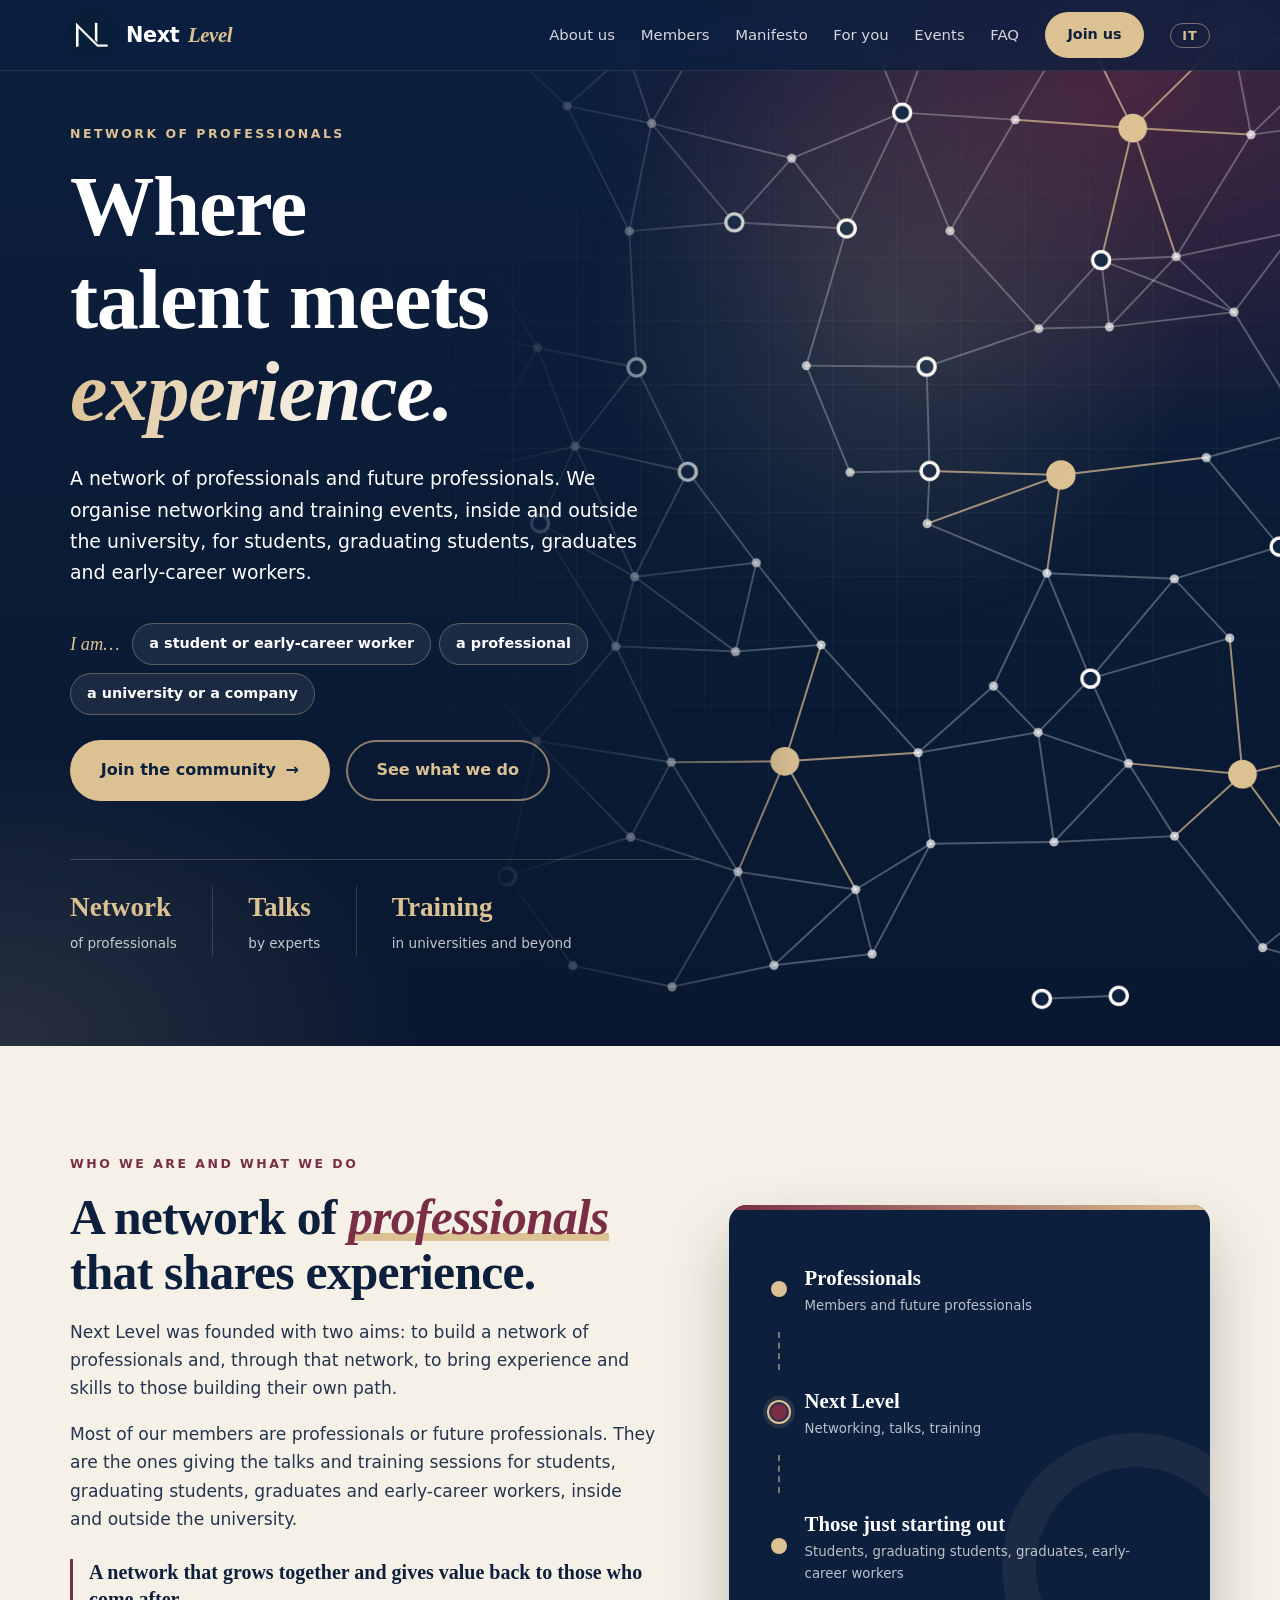
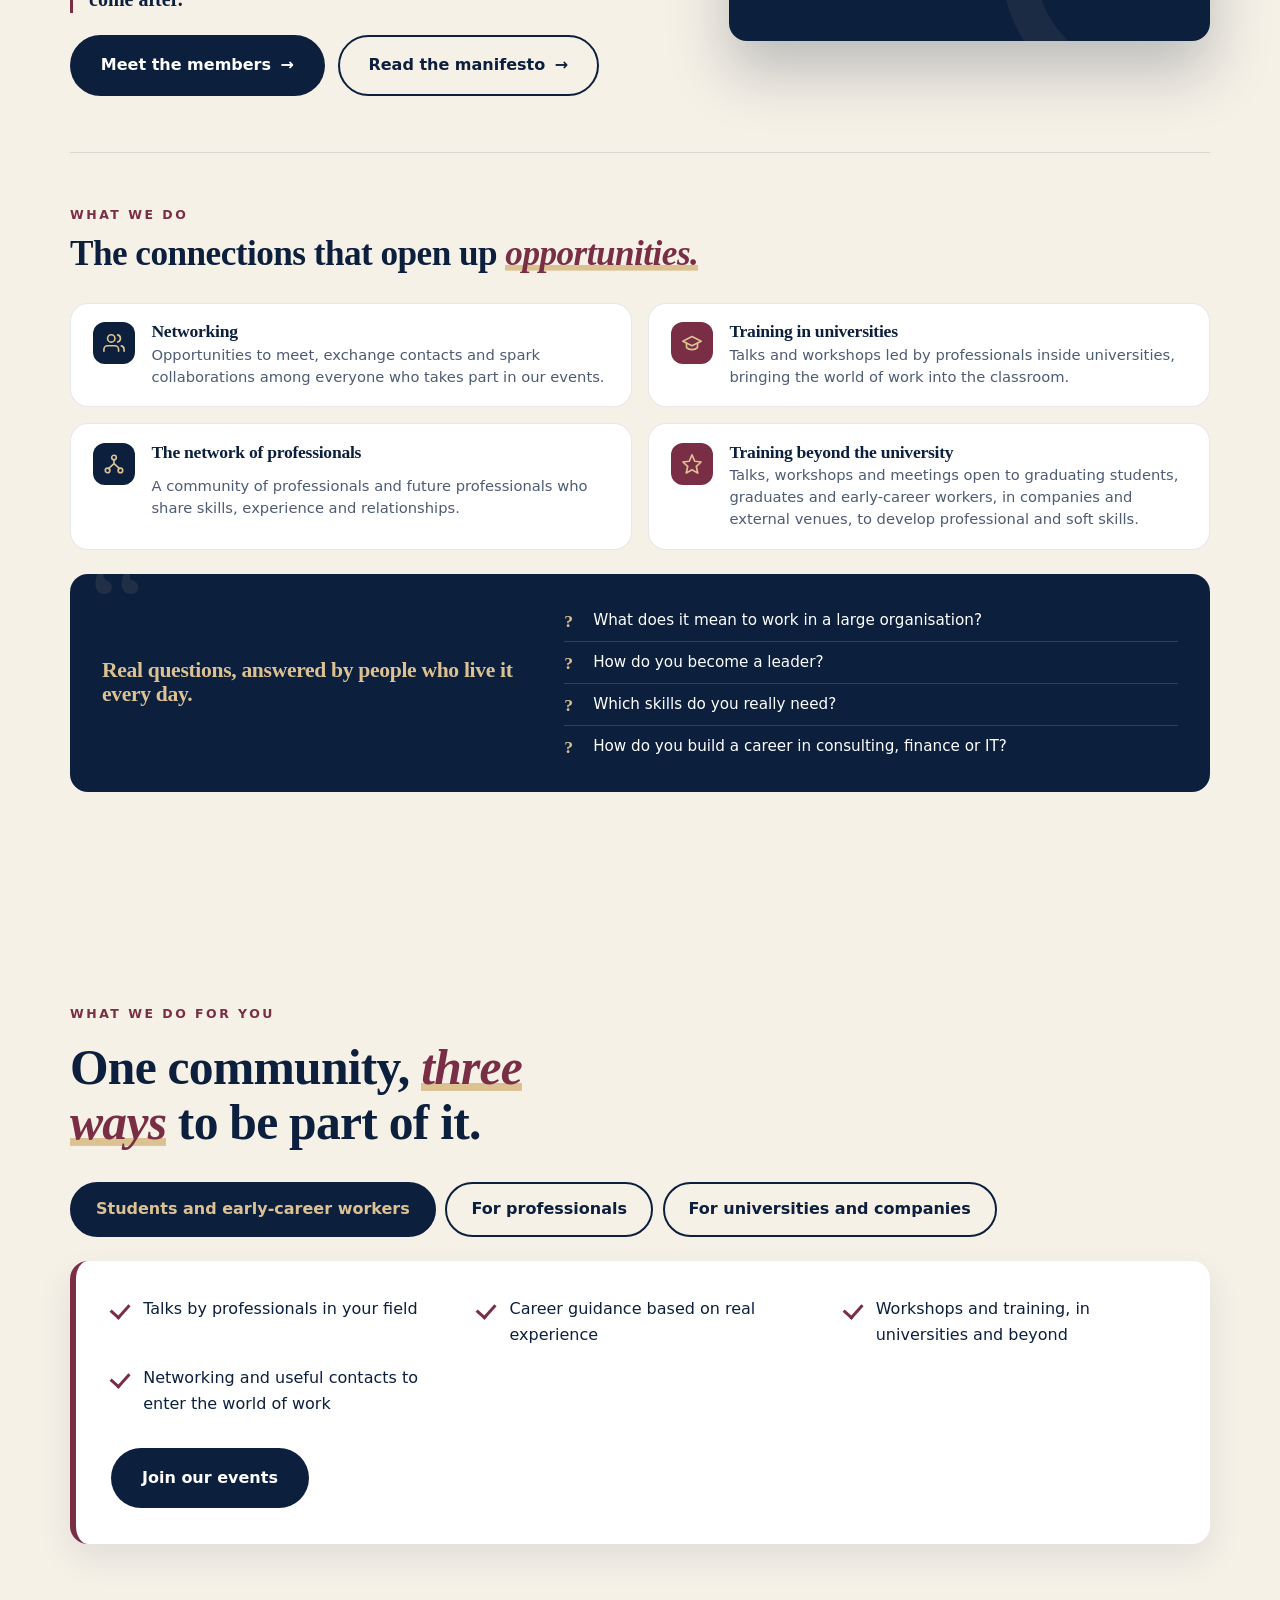
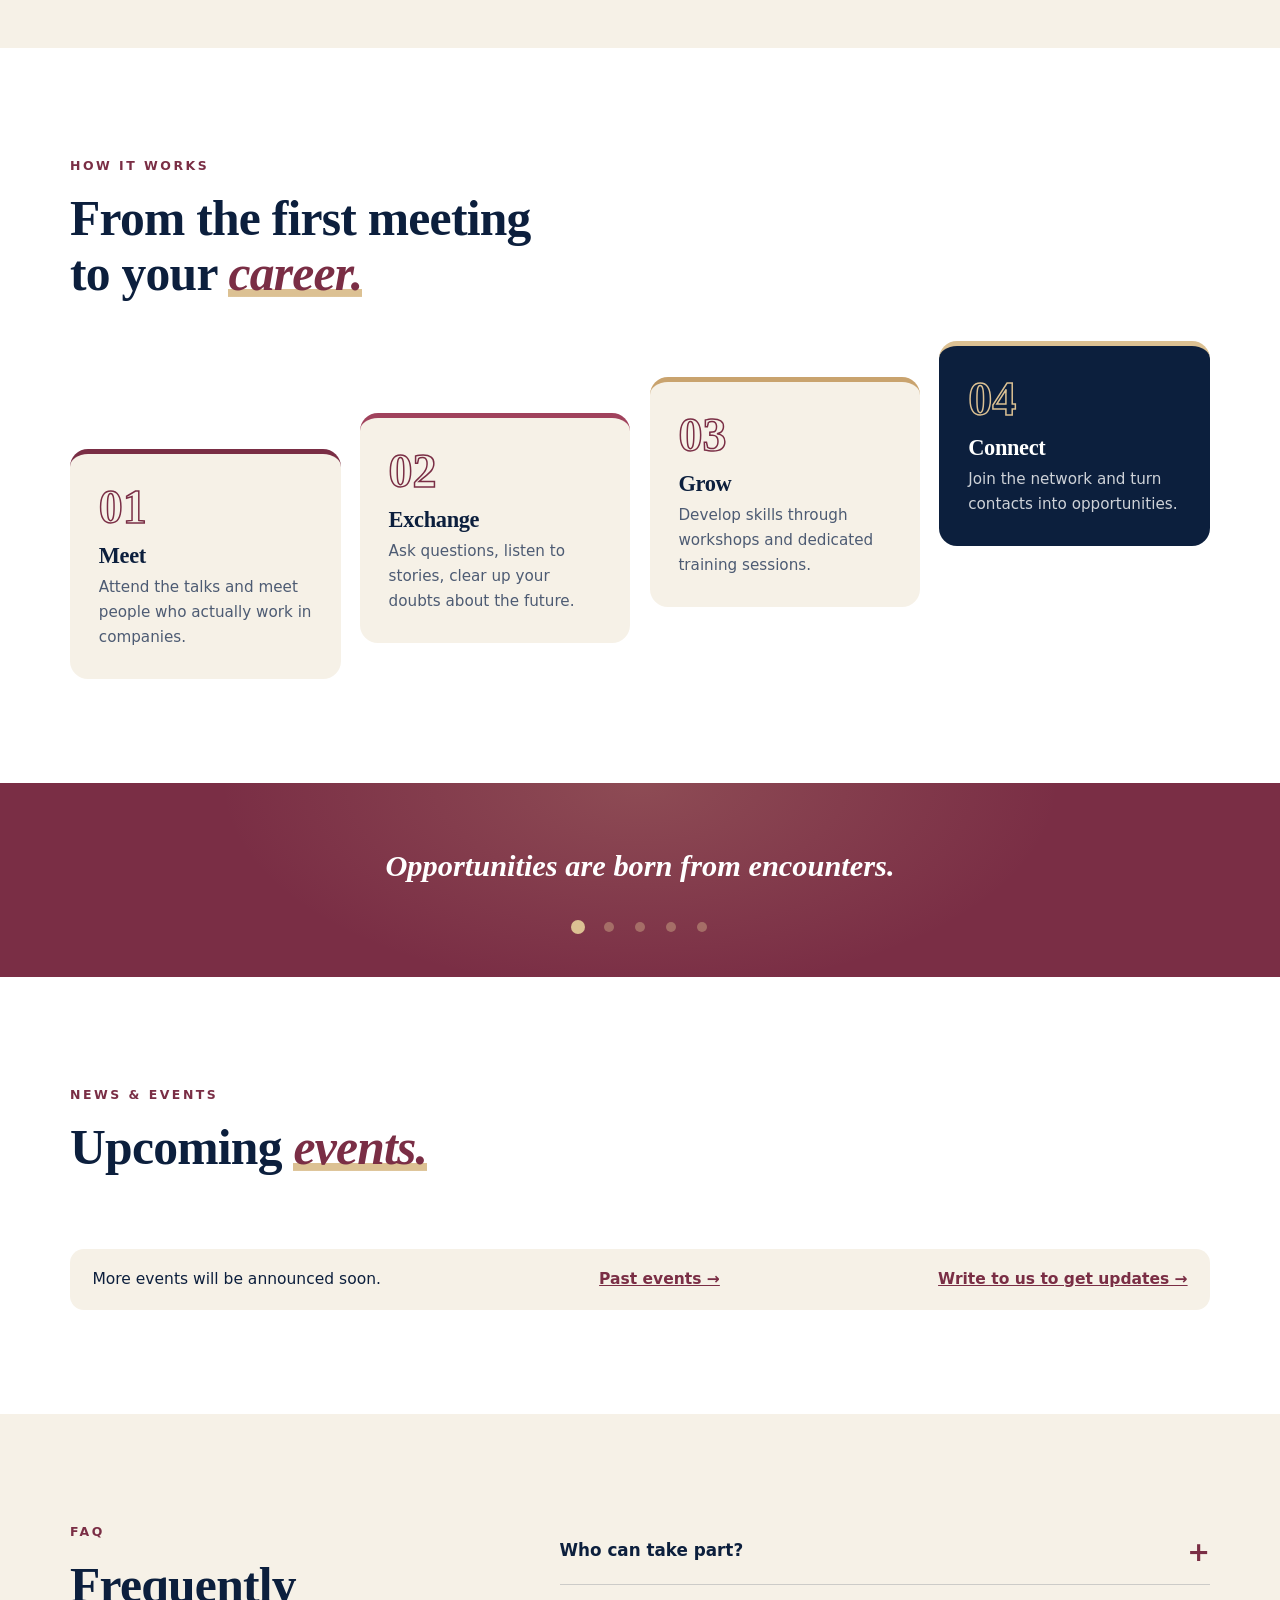
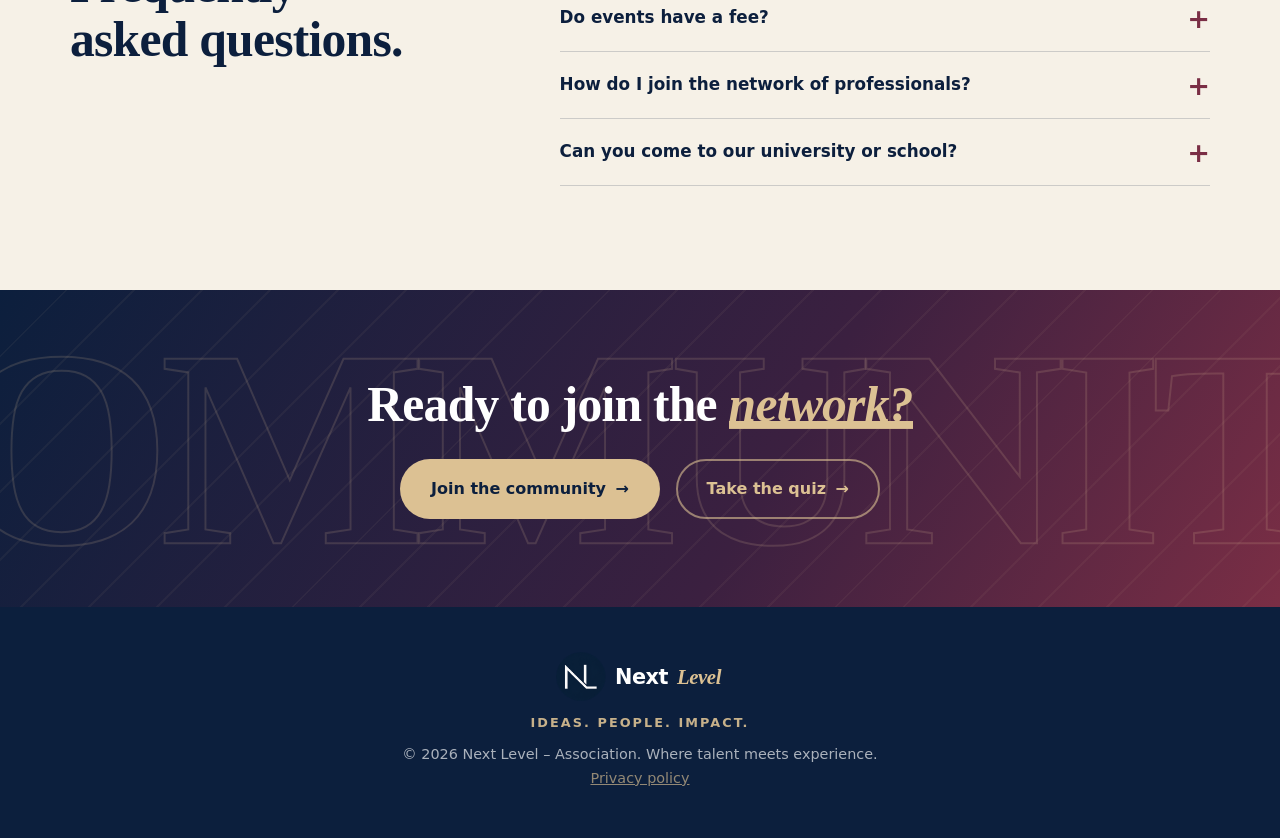
==== commit bc2fe378: "Quiz "prossimo livello", hero mobile, timer senza secondi e testi anche da file:// - Pagina quiz (6 " ====
--- a/index.html
+++ b/index.html
@@ -430,7 +430,6 @@
       <li><b id="cd-days">0</b><span data-i18n="home.countdown.giorni">giorni</span></li>
       <li><b id="cd-hours">00</b><span data-i18n="home.countdown.ore">ore</span></li>
       <li><b id="cd-minutes">00</b><span data-i18n="home.countdown.minuti">minuti</span></li>
-      <li><b id="cd-seconds">00</b><span data-i18n="home.countdown.secondi">secondi</span></li>
     </ul>
     <div class="countdown-actions">
       <a data-i18n="home.countdown.iscriviti" class="btn btn-primary" id="countdown-register" href="#" target="_blank" rel="noopener noreferrer">Iscriviti <span class="btn-arrow" aria-hidden="true">→</span></a>
@@ -607,7 +606,10 @@
   <span data-i18n="home.cta-band.community" class="cta-band-watermark" aria-hidden="true">COMMUNITY</span>
   <div class="container reveal">
     <h2 data-i18n="common.cta-band.pronto-a-entrare-nella">Pronto a entrare nella <em>rete?</em></h2>
-    <a data-i18n="common.cta-band.entra-nella-community" href="pages/contatti.html" class="btn btn-primary">Entra nella community <span class="btn-arrow" aria-hidden="true">→</span></a>
+    <div class="cta-actions">
+      <a data-i18n="common.cta-band.entra-nella-community" href="pages/contatti.html" class="btn btn-primary">Entra nella community <span class="btn-arrow" aria-hidden="true">→</span></a>
+      <a data-i18n="home.quiz.cta" href="pages/quiz.html" class="btn btn-ghost">Fai il quiz <span class="btn-arrow" aria-hidden="true">→</span></a>
+    </div>
   </div>
 </section>
 
--- a/css/main.css
+++ b/css/main.css
@@ -20,6 +20,7 @@
 @import url("sections/manifesto.css");
 @import url("sections/event-detail.css");
 @import url("sections/countdown.css");
+@import url("sections/quiz.css");
 @import url("sections/notfound.css");
 
 @import url("components/footer.css");
